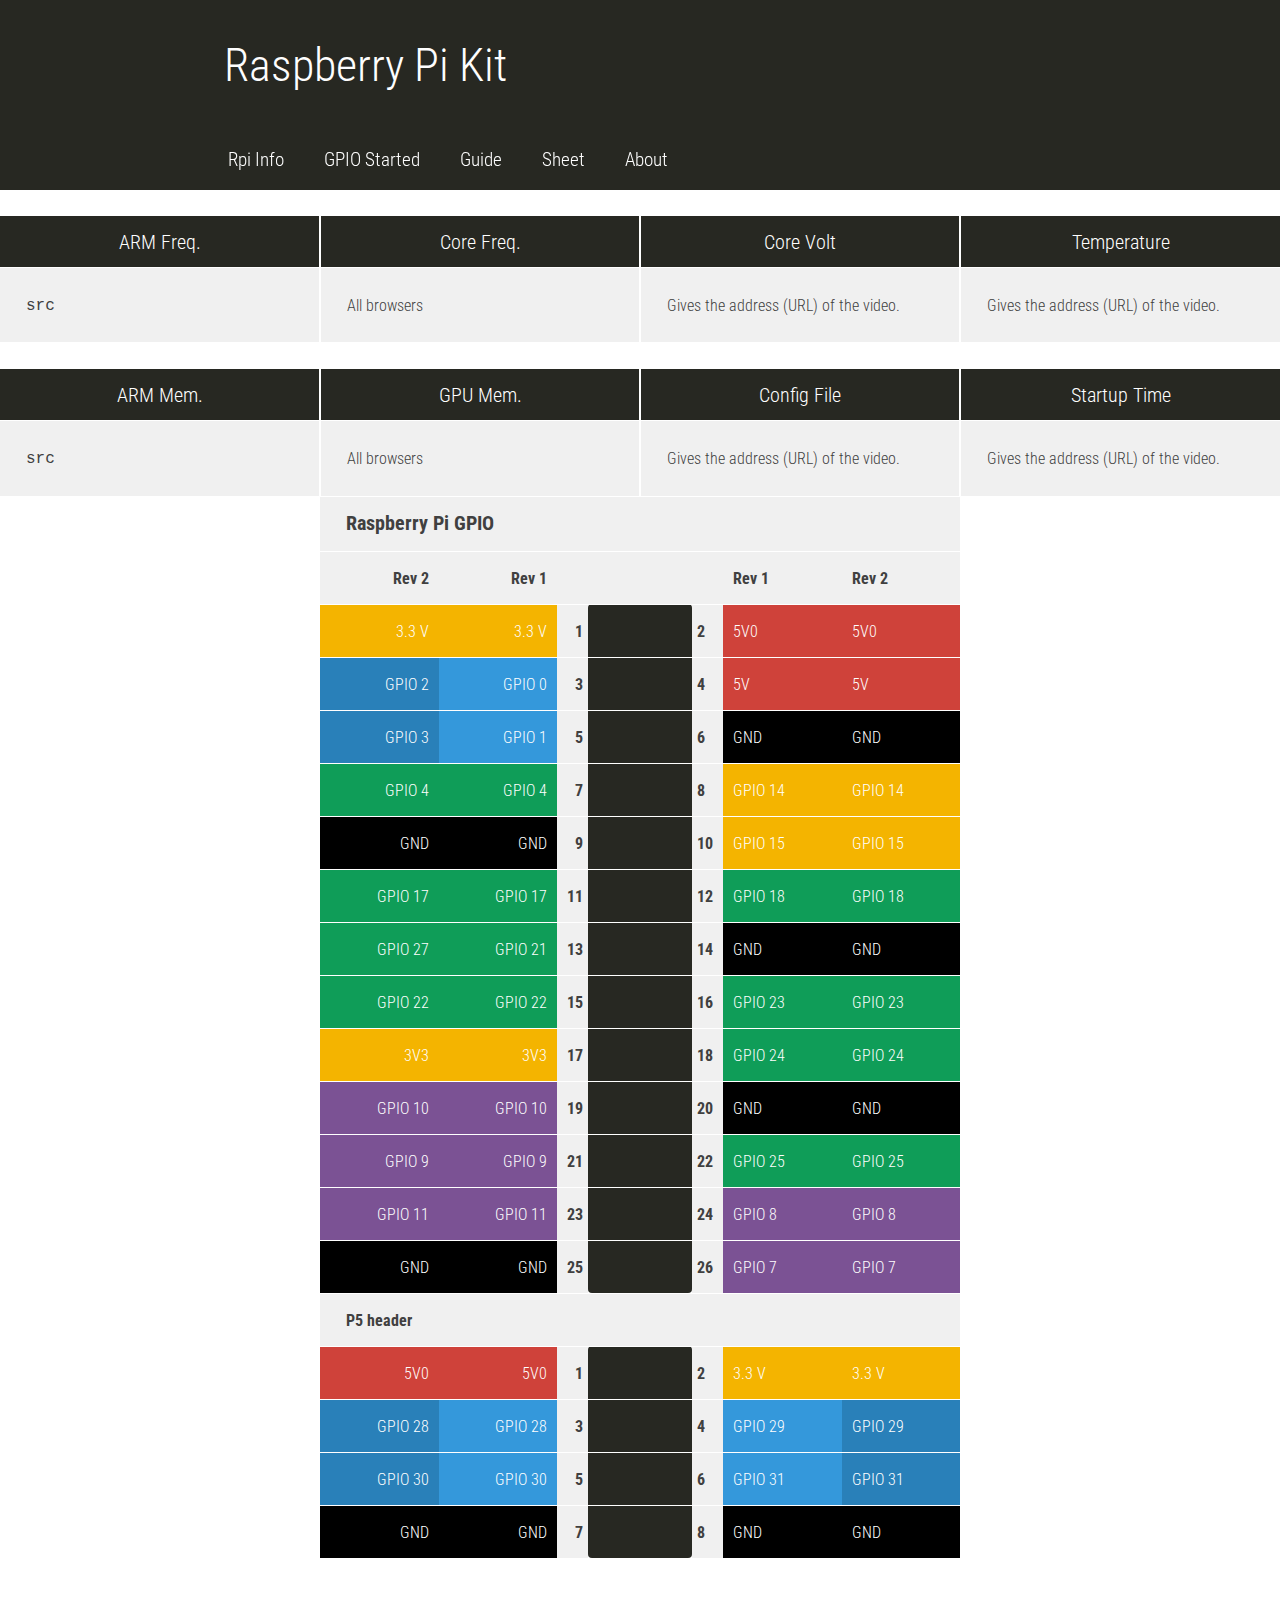
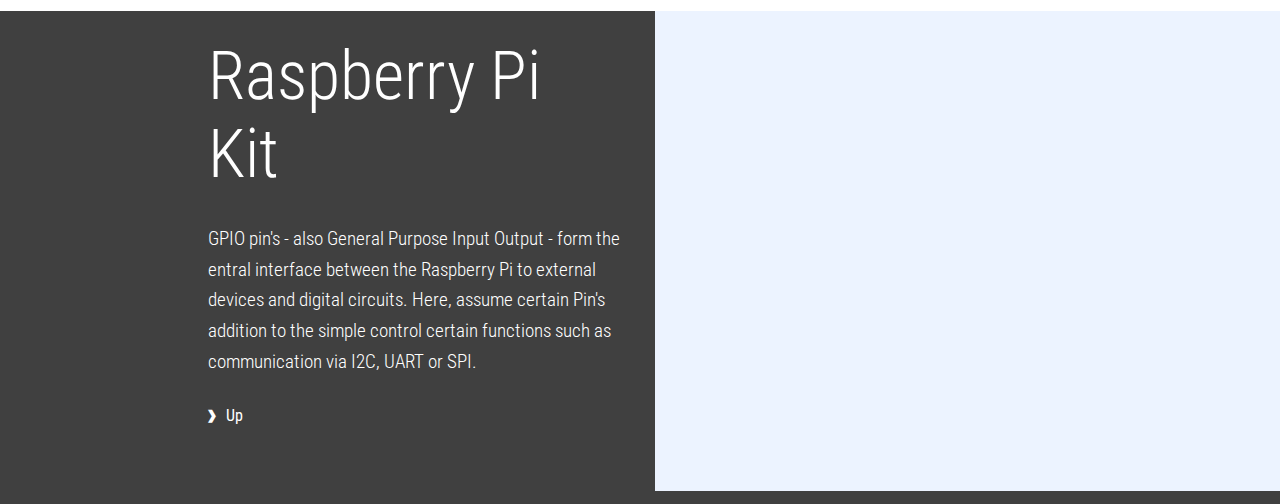
==== index.html @ 0b2874e2 "Add First Stage" ====
<!doctype html>
<html class="no-js">
<head>
    <meta charset="utf-8">
    <meta name="description" content="">
    <meta name="HandheldFriendly" content="True">
    <meta name="MobileOptimized" content="320">
    <meta name="viewport" content="width=device-width, initial-scale=1, minimal-ui">
    <meta http-equiv="cleartype" content="on">
    <title> TEST </title>

    <link rel="apple-touch-icon-precomposed" sizes="144x144" href="images/touch/apple-touch-icon-144x144-precomposed.png">
    <link rel="apple-touch-icon-precomposed" sizes="114x114" href="images/touch/apple-touch-icon-114x114-precomposed.png">
    <link rel="apple-touch-icon-precomposed" sizes="72x72" href="images/touch/apple-touch-icon-72x72-precomposed.png">
    <link rel="apple-touch-icon-precomposed" href="images/touch/apple-touch-icon-57x57-precomposed.png">
    <link rel="shortcut icon" sizes="196x196" href="images/touch/touch-icon-196x196.png">
    <link rel="shortcut icon" href="images/touch/apple-touch-icon.png">

    <!-- Tile icon for Win8 (144x144 + tile color) -->
    <meta name="msapplication-TileImage" content="images/touch/apple-touch-icon-144x144-precomposed.png">
    <meta name="msapplication-TileColor" content="#222222">

    <!-- SEO: If mobile URL is different from desktop URL, add a canonical link to the desktop page -->
<!--
<link rel="canonical" href="http://www.example.com/" >
-->

<!-- Add to homescreen for Chrome on Android -->
<!--
<meta name="mobile-web-app-capable" content="yes">
-->

<!-- For iOS web apps. Delete if not needed. https://github.com/h5bp/mobile-boilerplate/issues/94 -->
<!--
<meta name="apple-mobile-web-app-capable" content="yes">
<meta name="apple-mobile-web-app-status-bar-style" content="black">
<meta name="apple-mobile-web-app-title" content="">
-->

<!-- This script prevents links from opening in Mobile Safari. https://gist.github.com/1042026 -->
<!--
<script>(function(a,b,c){if(c in b&&b[c]){var d,e=a.location,f=/^(a|html)$/i;a.addEventListener("click",function(a){d=a.target;while(!f.test(d.nodeName))d=d.parentNode;"href"in d&&(d.href.indexOf("http")||~d.href.indexOf(e.host))&&(a.preventDefault(),e.href=d.href)},!1)}})(document,window.navigator,"standalone")</script>
-->
<!-- build:css styles/components/main.min.css -->
<link rel="stylesheet" href="styles/components/components.css">
<link rel="stylesheet" href="styles/h5bp.css">
<link rel="stylesheet" href="styles/main.css">
<link rel="stylesheet" href="styles/rpi.css">
<!-- endbuild -->
</head>
<body>
    <header class="app-bar promote-layer">
        <div class="app-bar-container">
            <!-- <button class="menu"><img src="images/hamburger.svg"></button> -->
            <h1 class="logo">Raspberry Pi Kit</h1>
            <section class="app-bar-actions">
                <!-- Put App Bar Buttons Here -->
            </section>
        </div>
    </header>
    <nav class="navdrawer-container promote-layer">
        <h4>Navigation</h4>
        <ul>
            <li><a href="index.html#rpiinfo">Rpi Info</a></li>
            <li><a href="index.html#start">GPIO Started</a></li>
            <li><a href="index.html#guide">Guide</a></li>
            <li><a href="index.html#sheet">Sheet</a></li>
            <li><a href="index.html#about">About</a></li>
        </ul>
    </nav>

    <a name="rpiinfo"></a>
    <section class="styleguide__table">
        <div class="code-sample">
            <table class="table-4">
                <colgroup>
                <col span="1">
                <col span="1">
                <col span="1">
                <col span="1">
            </colgroup>
            <thead>
                <tr>
                    <th>ARM Freq.</th>
                    <th>Core Freq.</th>
                    <th>Core Volt</th>
                    <th>Temperature</th>
                </tr>
            </thead>
            <tbody>
                <tr>
                    <td data-th="element"><code>src</code></td>
                    <td data-th="availability">All browsers</td>
                    <td data-th="description">Gives the address (URL) of the video.</td>
                    <td data-th="description">Gives the address (URL) of the video.</td>
                </tr></tbody></table>
                <table class="table-4">
                    <colgroup>
                    <col span="1">
                    <col span="1">
                    <col span="1">
                    <col span="1">
                </colgroup>
                <thead>
                    <tr>
                        <th>ARM Mem.</th>
                        <th>GPU Mem.</th>
                        <th>Config File</th>
                        <th>Startup Time</th>
                    </tr>
                </thead>
                <tbody>
                    <tr>
                        <td data-th="element"><code>src</code></td>
                        <td data-th="availability">All browsers</td>
                        <td data-th="description">Gives the address (URL) of the video.</td>
                        <td data-th="description">Gives the address (URL) of the video.</td>
                    </tr>
                </tbody>
            </table>

        </div>
    </section>


    <a name="start"></a>
    <a name="guide"></a>


    <a name="sheet"></a>
    <table class="gpio">
        <tbody>
            <tr>
                <td colspan="8"><span style="font-size: 20px;font-weight: 500;">
                    <b>Raspberry Pi GPIO</b></span><br><br>
                </td>
            </tr>
                    <tr>
                        <!-- <td class="col1"><b>WiringPi</b></td> -->
                        <td class="col1"><b>Rev 2</b></td>
                        <td class="col1"><b>Rev 1</b></td>
                        <td class="col2"></td>
                        <td></td>
                        <td></td>
                        <td class="col3"></td>
                        <td class="col4"><b>Rev 1</b></td>
                        <td class="col4"><b>Rev 2</b></td>
                        <!-- <td class="col4"><b>WiringPi</b></td> -->
                    </tr>
                    <tr>
                        <!-- <td class="col1 wpi"></td> -->
                        <td class="col1 rev2" style="background: #f4b400">3.3 V</td>
                        <td class="col1 rev1" style="background: #f4b400">3.3 V</td>
                        <td class="col2">1</td>
                        <td class="inner left topleft"></td>
                        <td class="inner right topright"></td>
                        <td class="col3">2</td>
                        <td class="col4 rev1" style="background: #cf423a">5V0</td>
                        <td class="col4 rev2" style="background: #cf423a">5V0</td>
                        <!-- <td class="col4 wpi"></td> -->
                    </tr>
                    <tr>
                        <!-- <td class="col1 wpi">8</td> -->
                        <td class="col1 rev2">GPIO 2</td>
                        <td class="col1 rev1">GPIO 0</td>
                        <td class="col2">3</td>
                        <td class="inner left"></td>
                        <td class="inner right"></td>
                        <td class="col3">4</td>
                        <td class="col4 rev1" style="background: #cf423a">5V</td>
                        <td class="col4 rev2" style="background: #cf423a">5V</td>
                        <!-- <td class="col4 wpi"></td> -->
                    </tr>
                    <tr>
                        <!-- <td class="col1 wpi">9</td> -->
                        <td class="col1 rev2">GPIO 3</td>
                        <td class="col1 rev1">GPIO 1</td>
                        <td class="col2">5</td>
                        <td class="inner left"></td>
                        <td class="inner right"></td>
                        <td class="col3">6</td>
                        <td class="col4 rev1" style="background: #000000">GND</td>
                        <td class="col4 rev2" style="background: #000000">GND</td>
                        <!-- <td class="col4 wpi"></td> -->
                    </tr>
                    <tr>
                        <!-- <td class="col1 wpi">7</td> -->
                        <td class="col1 rev2" style="background: #0f9d58">GPIO 4</td>
                        <td class="col1 rev1" style="background: #0f9d58">GPIO 4</td>
                        <td class="col2">7</td>
                        <td class="inner left"></td>
                        <td class="inner right"></td>
                        <td class="col3">8</td>
                        <td class="col4 rev1" style="background: #f4b400">GPIO 14</td>
                        <td class="col4 rev2" style="background: #f4b400">GPIO 14</td>
                        <!-- <td class="col4 wpi">15</td> -->
                    </tr>
                    <tr>
                        <!-- <td class="col1 wpi"></td> -->
                        <td class="col1 rev2" style="background: #000000">GND</td>
                        <td class="col1 rev1" style="background: #000000">GND</td>
                        <td class="col2">9</td>
                        <td class="inner left"></td>
                        <td class="inner right"></td>
                        <td class="col3">10</td>
                        <td class="col4 rev1" style="background: #f4b400">GPIO 15</td>
                        <td class="col4 rev2" style="background: #f4b400">GPIO 15</td>
                        <!-- <td class="col4 wpi">16</td> -->
                    </tr>
                    <tr>
                        <!-- <td class="col1 wpi">0</td> -->
                        <td class="col1 rev2" style="background: #0f9d58">GPIO 17</td>
                        <td class="col1 rev1" style="background: #0f9d58">GPIO 17</td>
                        <td class="col2">11</td>
                        <td class="inner left"></td>
                        <td class="inner right"></td>
                        <td class="col3">12</td>
                        <td class="col4 rev1" style="background: #0f9d58">GPIO 18</td>
                        <td class="col4 rev2" style="background: #0f9d58">GPIO 18</td>
                        <!-- <td class="col4 wpi">1</td> -->
                    </tr>
                    <tr>
                        <!-- <td class="col1 wpi">2</td> -->
                        <td class="col1 rev2" style="background: #0f9d58">GPIO 27</td>
                        <td class="col1 rev1" style="background: #0f9d58">GPIO 21</td>
                        <td class="col2">13</td>
                        <td class="inner left"></td>
                        <td class="inner right"></td>
                        <td class="col3">14</td>
                        <td class="col4 rev1" style="background: #000000">GND</td>
                        <td class="col4 rev2" style="background: #000000">GND</td>
                        <!-- <td class="col4 wpi"></td> -->
                    </tr>
                    <tr>
                        <!-- <td class="col1 wpi">3</td> -->
                        <td class="col1 rev2" style="background: #0f9d58">GPIO 22</td>
                        <td class="col1 rev1" style="background: #0f9d58">GPIO 22</td>
                        <td class="col2">15</td>
                        <td class="inner left"></td>
                        <td class="inner right"></td>
                        <td class="col3">16</td>
                        <td class="col4 rev1" style="background: #0f9d58">GPIO 23</td>
                        <td class="col4 rev2" style="background: #0f9d58">GPIO 23</td>
                        <!-- <td class="col4 wpi">4</td> -->
                    </tr>
                    <tr>
                        <!-- <td class="col1 wpi"></td> -->
                        <td class="col1 rev2" style="background: #f4b400">3V3</td>
                        <td class="col1 rev1" style="background: #f4b400">3V3</td>
                        <td class="col2">17</td>
                        <td class="inner left"></td>
                        <td class="inner right"></td>
                        <td class="col3">18</td>
                        <td class="col4 rev1" style="background: #0f9d58">GPIO 24</td>
                        <td class="col4 rev2" style="background: #0f9d58">GPIO 24</td>
                        <!-- <td class="col4 wpi">5</td> -->
                    </tr>
                    <tr>
                        <!-- <td class="col1 wpi">12</td> -->
                        <td class="col1 rev2" style="background: #7b5294">GPIO 10</td>
                        <td class="col1 rev1" style="background: #7b5294">GPIO 10</td>
                        <td class="col2">19</td>
                        <td class="inner left"></td>
                        <td class="inner right"></td>
                        <td class="col3">20</td>
                        <td class="col4 rev1" style="background: #000000">GND</td>
                        <td class="col4 rev2" style="background: #000000">GND</td>
                        <!-- <td class="col4 wpi"></td> -->
                    </tr>
                    <tr>
                        <!-- <td class="col1 wpi">13</td> -->
                        <td class="col1 rev2" style="background: #7b5294">GPIO 9</td>
                        <td class="col1 rev1" style="background: #7b5294">GPIO 9</td>
                        <td class="col2">21</td>
                        <td class="inner left"></td>
                        <td class="inner right"></td>
                        <td class="col3">22</td>
                        <td class="col4 rev1" style="background: #0f9d58">GPIO 25</td>
                        <td class="col4 rev2" style="background: #0f9d58">GPIO 25</td>
                        <!-- <td class="col4 wpi">6</td> -->
                    </tr>
                    <tr>
                        <!-- <td class="col1 wpi">14</td> -->
                        <td class="col1 rev2" style="background: #7b5294">GPIO 11</td>
                        <td class="col1 rev1" style="background: #7b5294">GPIO 11</td>
                        <td class="col2">23</td>
                        <td class="inner left"></td>
                        <td class="inner right"></td>
                        <td class="col3">24</td>
                        <td class="col4 rev1" style="background: #7b5294">GPIO 8</td>
                        <td class="col4 rev2" style="background: #7b5294">GPIO 8</td>
                        <!-- <td class="col4 wpi">10</td> -->
                    </tr>
                    <tr>
                        <!-- <td class="col1 wpi"></td> -->
                        <td class="col1 rev2" style="background: #000000">GND</td>
                        <td class="col1 rev1" style="background: #000000">GND</td>
                        <td class="col2">25</td>
                        <td class="inner left bottomleft"></td>
                        <td class="inner right bottomright"></td>
                        <td class="col3">26</td>
                        <td class="col4 rev1" style="background: #7b5294">GPIO 7</td>
                        <td class="col4 rev2" style="background: #7b5294">GPIO 7</td>
                        <!-- <td class="col4 wpi">11</td> -->
                    </tr>
                    <tr>
                        <td colspan="8"><b>P5 header</b>&nbsp;</td>
                    </tr>
                    <tr>
                        <!-- <td class="col1 wpi"></td> -->
                        <td class="col1 rev2" style="background: #cf423a">5V0</td>
                        <td class="col1 rev1" style="background: #cf423a">5V0</td>
                        <td class="col2">1</td>
                        <td class="inner left topleft"></td>
                        <td class="inner right topright"></td>
                        <td class="col3">2</td>
                        <td class="col4 rev1" style="background: #f4b400">3.3 V</td>
                        <td class="col4 rev2" style="background: #f4b400">3.3 V</td>
                        <!-- <td class="col4 wpi"></td> -->
                    </tr>
                    <tr>
                        <!-- <td class="col1 wpi">17</td> -->
                        <td class="col1 rev2">GPIO 28</td>
                        <td class="col1 rev1">GPIO 28</td>
                        <td class="col2">3</td>
                        <td class="inner left"></td>
                        <td class="inner right"></td>
                        <td class="col3">4</td>
                        <td class="col4 rev1">GPIO 29</td>
                        <td class="col4 rev2">GPIO 29</td>
                        <!-- <td class="col4 wpi">18</td> -->
                    </tr>
                    <tr>
                        <!-- <td class="col1 wpi">19</td> -->
                        <td class="col1 rev2">GPIO 30</td>
                        <td class="col1 rev1">GPIO 30</td>
                        <td class="col2">5</td>
                        <td class="inner left"></td>
                        <td class="inner right"></td>
                        <td class="col3">6</td>
                        <td class="col4 rev1">GPIO 31</td>
                        <td class="col4 rev2">GPIO 31</td>
                        <!-- <td class="col4 wpi">20</td> -->
                    </tr>
                    <tr>
                        <!-- <td class="col1 wpi"></td> -->
                        <td class="col1 rev2" style="background: #000000">GND</td>
                        <td class="col1 rev1" style="background: #000000">GND</td>
                        <td class="col2">7</td>
                        <td class="inner left bottomleft"></td>
                        <td class="inner right bottomright"></td>
                        <td class="col3">8</td>
                        <td class="col4 rev1" style="background: #000000">GND</td>
                        <td class="col4 rev2" style="background: #000000">GND</td>
                        <!-- <td class="col4 wpi"></td> -->
                    </tr>
                </tbody>
            </table>

            <!-- Google Analytics: change UA-XXXXX-X to be your site's ID. -->
            <script>
                (function(b,o,i,l,e,r){b.GoogleAnalyticsObject=l;b[l]||(b[l]=
                    function(){(b[l].q=b[l].q||[]).push(arguments)});b[l].l=+new Date;
                e=o.createElement(i);r=o.getElementsByTagName(i)[0];
                e.src='//www.google-analytics.com/analytics.js';
                r.parentNode.insertBefore(e,r)}(window,document,'script','ga'));
                ga('create','UA-XXXXX-X');ga('send','pageview');
            </script>

            <a name="about"></a>
            <section class="styleguide__feature-spotlight">
                <div class="featured-spotlight">
                    <div class="container-medium">
                        <div class="featured-spotlight__container g--pull-half">
                            <div class="featured-spotlight__img">
                                <img src="../images/icons/placeholder--wide.png" alt="image exemple">
                            </div>

                            <div class="container-small">
                                <h3 class="xxlarge">Raspberry Pi Kit</h3>
                                <p>GPIO pin's - also General Purpose Input Output - form the entral interface between the Raspberry Pi to external devices and digital circuits. Here, assume certain Pin's addition to the simple control certain functions such as communication via I2C, UART or SPI.</p>
                                <a href="#rpiinfo" class="cta--primary">Up</a>
                            </div>
                        </div>
                    </div>
                </div>
            </section>

        </body>
        </html>
---- styles/components/components.css ----
/**
*
* Main Stylesheet
*
**/
@import url("//fonts.googleapis.com/css?family=Roboto+Condensed:400,300,700,900");
/**
*
* Utils
*
**/
/*==========  VARIABLES  ==========*/
/*==========  FUNCTIONS  ==========*/
/*==========  MIXINS  ==========*/
/*! normalize.css v3.0.1 | MIT License | git.io/normalize */
/**
 * 1. Set default font family to sans-serif.
 * 2. Prevent iOS text size adjust after orientation change, without disabling
 *    user zoom.
 */
html {
  font-family: sans-serif;
  /* 1 */
  -ms-text-size-adjust: 100%;
  /* 2 */
  -webkit-text-size-adjust: 100%;
  /* 2 */
}

/**
 * Remove default margin.
 */
body {
  margin: 0;
}

/* HTML5 display definitions
   ========================================================================== */
/**
 * Correct `block` display not defined for any HTML5 element in IE 8/9.
 * Correct `block` display not defined for `details` or `summary` in IE 10/11 and Firefox.
 * Correct `block` display not defined for `main` in IE 11.
 */
article,
aside,
details,
figcaption,
figure,
footer,
header,
hgroup,
main,
nav,
section,
summary {
  display: block;
}

/**
 * 1. Correct `inline-block` display not defined in IE 8/9.
 * 2. Normalize vertical alignment of `progress` in Chrome, Firefox, and Opera.
 */
audio,
canvas,
progress,
video {
  display: inline-block;
  /* 1 */
  vertical-align: baseline;
  /* 2 */
}

/**
 * Prevent modern browsers from displaying `audio` without controls.
 * Remove excess height in iOS 5 devices.
 */
audio:not([controls]) {
  display: none;
  height: 0;
}

/**
 * Address `[hidden]` styling not present in IE 8/9/10.
 * Hide the `template` element in IE 8/9/11, Safari, and Firefox < 22.
 */
[hidden],
template {
  display: none;
}

/* Links
   ========================================================================== */
/**
 * Remove the gray background color from active links in IE 10.
 */
a {
  background: transparent;
}

/**
 * Improve readability when focused and also mouse hovered in all browsers.
 */
a:active,
a:hover {
  outline: 0;
}

/* Text-level semantics
   ========================================================================== */
/**
 * Address styling not present in IE 8/9/10/11, Safari, and Chrome.
 */
abbr[title] {
  border-bottom: 1px dotted;
}

/**
 * Address style set to `bolder` in Firefox 4+, Safari, and Chrome.
 */
b,
strong {
  font-weight: bold;
}

/**
 * Address styling not present in Safari and Chrome.
 */
dfn {
  font-style: italic;
}

/**
 * Address styling not present in IE 8/9.
 */
mark {
  background: #ff0;
  color: #000;
}

/**
 * Prevent `sub` and `sup` affecting `line-height` in all browsers.
 */
sub,
sup {
  font-size: 75%;
  line-height: 0;
  position: relative;
  vertical-align: baseline;
}

sup {
  top: -0.5em;
}

sub {
  bottom: -0.25em;
}

/* Embedded content
   ========================================================================== */
/**
 * Remove border when inside `a` element in IE 8/9/10.
 */
img {
  border: 0;
}

/**
 * Correct overflow not hidden in IE 9/10/11.
 */
svg:not(:root) {
  overflow: hidden;
}

/* Grouping content
   ========================================================================== */
/**
 * Remove margin
 */
figure {
  margin: 0;
}

/**
 * Address differences between Firefox and other browsers.
 */
hr {
  box-sizing: content-box;
  height: 0;
}

/**
 * Contain overflow in all browsers.
 */
pre {
  overflow: auto;
}

/**
 * Address odd `em`-unit font size rendering in all browsers.
 */
code,
kbd,
pre,
samp {
  font-family: monospace, monospace;
  font-size: 1em;
}

/* Forms
   ========================================================================== */
/**
 * Known limitation: by default, Chrome and Safari on OS X allow very limited
 * styling of `select`, unless a `border` property is set.
 */
/**
 * 1. Correct color not being inherited.
 *    Known issue: affects color of disabled elements.
 * 2. Correct font properties not being inherited.
 * 3. Address margins set differently in Firefox 4+, Safari, and Chrome.
 */
button,
input,
optgroup,
select,
textarea {
  color: inherit;
  /* 1 */
  font: inherit;
  /* 2 */
  margin: 0;
  /* 3 */
}

/**
 * Address `overflow` set to `hidden` in IE 8/9/10/11.
 */
button {
  overflow: visible;
}

/**
 * Address inconsistent `text-transform` inheritance for `button` and `select`.
 * All other form control elements do not inherit `text-transform` values.
 * Correct `button` style inheritance in Firefox, IE 8/9/10/11, and Opera.
 * Correct `select` style inheritance in Firefox.
 */
button,
select {
  text-transform: none;
}

/**
 * 1. Avoid the WebKit bug in Android 4.0.* where (2) destroys native `audio`
 *    and `video` controls.
 * 2. Correct inability to style clickable `input` types in iOS.
 * 3. Improve usability and consistency of cursor style between image-type
 *    `input` and others.
 */
button,
html input[type="button"],
input[type="reset"],
input[type="submit"] {
  -webkit-appearance: button;
  /* 2 */
  cursor: pointer;
  /* 3 */
}

/**
 * Re-set default cursor for disabled elements.
 */
button[disabled],
html input[disabled] {
  cursor: default;
}

/**
 * Remove inner padding and border in Firefox 4+.
 */
button::-moz-focus-inner,
input::-moz-focus-inner {
  border: 0;
  padding: 0;
}

/**
 * Address Firefox 4+ setting `line-height` on `input` using `!important` in
 * the UA stylesheet.
 */
input {
  line-height: normal;
}

/**
 * It's recommended that you don't attempt to style these elements.
 * Firefox's implementation doesn't respect box-sizing, padding, or width.
 *
 * 1. Address box sizing set to `content-box` in IE 8/9/10.
 * 2. Remove excess padding in IE 8/9/10.
 */
input[type="checkbox"],
input[type="radio"] {
  box-sizing: border-box;
  /* 1 */
  padding: 0;
  /* 2 */
}

/**
 * Fix the cursor style for Chrome's increment/decrement buttons. For certain
 * `font-size` values of the `input`, it causes the cursor style of the
 * decrement button to change from `default` to `text`.
 */
input[type="number"]::-webkit-inner-spin-button,
input[type="number"]::-webkit-outer-spin-button {
  height: auto;
}

/**
 * 1. Address `appearance` set to `searchfield` in Safari and Chrome.
 * 2. Address `box-sizing` set to `border-box` in Safari and Chrome
 *    (include `-moz` to future-proof).
 */
input[type="search"] {
  -webkit-appearance: textfield;
  /* 1 */
  /* 2 */
  box-sizing: content-box;
}

/**
 * Remove inner padding and search cancel button in Safari and Chrome on OS X.
 * Safari (but not Chrome) clips the cancel button when the search input has
 * padding (and `textfield` appearance).
 */
input[type="search"]::-webkit-search-cancel-button,
input[type="search"]::-webkit-search-decoration {
  -webkit-appearance: none;
}

/**
 * 1. Correct `color` not being inherited in IE 8/9/10/11.
 * 2. Remove padding so people aren't caught out if they zero out fieldsets.
 */
legend {
  border: 0;
  /* 1 */
  padding: 0;
  /* 2 */
}

/**
 * Remove default vertical scrollbar in IE 8/9/10/11.
 */
textarea {
  overflow: auto;
}

/**
 * Don't inherit the `font-weight` (applied by a rule above).
 * NOTE: the default cannot safely be changed in Chrome and Safari on OS X.
 */
optgroup {
  font-weight: bold;
}

/* Tables
   ========================================================================== */
/**
 * Remove most spacing between table cells.
 */
table {
  border-collapse: collapse;
  border-spacing: 0;
}

td,
th {
  padding: 0;
}

/* Blockquote
   ========================================================================== */
blockquote {
  margin: 0;
}

/**
*
* Global
*
**/
* {
  -ms-box-sizing: border-box;
  box-sizing: border-box;
}

html, body, button {
  -webkit-font-smoothing: antialiased;
  font-smoothing: antialiased;
}

body {
  font-family: Helvetica, Arial, sans-serif;
  font-size: 16px;
  line-height: 1.6250em;
  /* 26px */
  font-weight: 300;
  color: #404040;
  position: relative;
}
body:after {
  content: "";
  position: absolute;
  top: 0;
  left: 0;
  bottom: 0;
  right: 0;
  width: 100%;
  z-index: 9;
  display: none;
  background-image: linear-gradient(top, rgba(0, 0, 0, 0.15) 95%, rgba(0, 0, 0, 0.15) 100%);
  -ms-background-size: 100% 26px;
  background-size: 100% 26px;
}
body.debug:after {
  display: block;
  pointer-events: none;
}

pre {
  background: #f0f0f0;
  padding: 13px;
}

.main-container {
  -ms-box-sizing: content-box;
  box-sizing: content-box;
  position: relative;
  padding-left: 5%;
  padding-right: 5%;
  margin-left: auto;
  margin-right: auto;
}
@media only screen and (min-width: 620px) {
  .main-container {
    padding-left: 4.8%;
    padding-right: 4.8%;
    max-width: 688px;
  }
}
@media only screen and (min-width: 800px) {
  .main-container {
    padding-left: 4.4%;
    padding-right: 4.4%;
    max-width: 864px;
  }
}

.container {
  -ms-box-sizing: content-box;
  box-sizing: content-box;
  position: relative;
  padding-left: 5%;
  padding-right: 5%;
  margin-left: auto;
  margin-right: auto;
}
@media only screen and (min-width: 620px) {
  .container {
    padding-left: 4.8%;
    padding-right: 4.8%;
    max-width: 688px;
  }
}
@media only screen and (min-width: 800px) {
  .container {
    padding-left: 4.4%;
    padding-right: 4.4%;
    max-width: 864px;
  }
}

@media only screen and (min-width: 620px) {
  .container-medium {
    -ms-box-sizing: content-box;
    box-sizing: content-box;
    position: relative;
    padding-left: 5%;
    padding-right: 5%;
    margin-left: auto;
    margin-right: auto;
  }
}
@media only screen and (min-width: 620px) and (min-width: 620px) {
  .container-medium {
    padding-left: 4.8%;
    padding-right: 4.8%;
    max-width: 688px;
  }
}
@media only screen and (min-width: 620px) and (min-width: 800px) {
  .container-medium {
    padding-left: 4.4%;
    padding-right: 4.4%;
    max-width: 864px;
  }
}

@media only screen and (max-width: 619px) {
  .container-small {
    -ms-box-sizing: content-box;
    box-sizing: content-box;
    position: relative;
    padding-left: 5%;
    padding-right: 5%;
    margin-left: auto;
    margin-right: auto;
  }
}
@media only screen and (max-width: 619px) and (min-width: 620px) {
  .container-small {
    padding-left: 4.8%;
    padding-right: 4.8%;
    max-width: 688px;
  }
}
@media only screen and (max-width: 619px) and (min-width: 800px) {
  .container-small {
    padding-left: 4.4%;
    padding-right: 4.4%;
    max-width: 864px;
  }
}

@media only screen and (min-width: 800px) {
  .content {
    margin-right: 25.9%;
  }
  .content pre {
    margin-right: -25.9%;
  }
}

@font-face {
  font-family: "icons";
  src: url("../../images/icons/icons.eot");
  src: url("../../images/icons/icons.eot?#iefix") format("embedded-opentype"), url("../../images/icons/icons.woff") format("woff"), url("../../images/icons/icons.ttf") format("truetype"), url("../../images/icons/icons.svg?#icons") format("svg");
  font-weight: normal;
  font-style: normal;
}
.icon {
  font-family: "icons";
  display: inline-block;
  vertical-align: top;
  line-height: 1;
  font-weight: normal;
  font-style: normal;
  speak: none;
  text-decoration: inherit;
  text-transform: none;
  text-rendering: optimizeLegibility;
  -webkit-font-smoothing: antialiased;
  -moz-osx-font-smoothing: grayscale;
}

.icon-bullet:before, ul li:before, ul.list-links a:before, .list-anchor a:before {
  content: "\e001";
}

.icon-chevron-down:before {
  content: "\e002";
}

.icon-chevron-large:before {
  content: "\e003";
}

.icon-chevron-left:before, .article-nav-link--prev:before {
  content: "\e004";
}

.icon-chevron-right:before, .article-nav-link--next:before, ul.list-links.list-links--primary a:before {
  content: "\e005";
}

.icon-chevron-up:before {
  content: "\e006";
}

.icon-close:before {
  content: "\e007";
}

.icon-cog:before {
  content: "\e008";
}

.icon-diamond:before {
  content: "\e009";
}

.icon-exclamation:before {
  content: "\e00a";
}

.icon-google-dev:before {
  content: "\e00b";
}

.icon-hash:before {
  content: "\e00c";
}

.icon-introduction-to-media:before {
  content: "\e00d";
}

.icon-lessons:before {
  content: "\e00e";
}

.icon-menu:before {
  content: "\e00f";
}

.icon-minus:before {
  content: "\e010";
}

.icon-multi-device-layouts:before {
  content: "\e011";
}

.icon-performance:before {
  content: "\e012";
}

.icon-plus:before {
  content: "\e013";
}

.icon-question:before {
  content: "\e014";
}

.icon-slash:before {
  content: "\e015";
}

.icon-star:before {
  content: "\e016";
}

.icon-tick:before {
  content: "\e017";
}

.icon-user-input:before {
  content: "\e018";
}

/**
*
* Highlight
*
**/
.highlight-module {
  overflow: hidden;
  margin-top: 52px;
  margin-bottom: 26px;
  position: relative;
}
.highlight-module:after {
  background: #f0f0f0;
  content: "";
  height: 100%;
  position: absolute;
  top: 0;
  bottom: 0;
  z-index: 0;
  width: 100%;
  right: 0;
  left: 0;
}
.highlight-module ul,
.highlight-module ol {
  padding-left: 0;
}

.highlight-module__container {
  -ms-box-sizing: content-box;
  box-sizing: content-box;
  padding-left: 5%;
  padding-right: 5%;
  margin-left: auto;
  margin-right: auto;
  padding-bottom: 78px;
  z-index: 1;
  position: relative;
}
@media only screen and (min-width: 620px) {
  .highlight-module__container {
    padding-left: 4.8%;
    padding-right: 4.8%;
    max-width: 688px;
  }
}
@media only screen and (min-width: 800px) {
  .highlight-module__container {
    padding-left: 4.4%;
    padding-right: 4.4%;
    max-width: 864px;
  }
}
.highlight-module__container:before {
  display: none;
}
@media only screen and (min-width: 620px) {
  .highlight-module__container:before {
    display: block;
    position: absolute;
    top: 106px;
    right: 45px;
    font-family: "icons";
    font-size: 130px;
    line-height: 1px;
    text-align: center;
    height: 100%;
    width: 30.3%;
    color: #ffffff;
  }
}
.highlight-module--left .highlight-module__container:before {
  right: auto;
  left: 45px;
}
@media only screen and (min-width: 800px) {
  .highlight-module__container:before {
    top: 134px;
    width: 22.2%;
    font-size: 180px;
  }
  .highlight-module--large .highlight-module__container:before {
    font-size: 430px;
  }
}
@media only screen and (min-width: 620px) {
  .highlight-module__container {
    padding-bottom: 52px;
  }
}
@media only screen and (min-width: 800px) {
  .highlight-module__container {
    min-height: 208px;
  }
}

.highlight-module__title {
  font-family: "Roboto Condensed", Helvetica, sans-serif;
  font-size: 68px;
  font-weight: 300;
  line-height: 1.1471em;
  /* 78px */
  padding-top: 0.3824em;
  padding-bottom: 0;
  padding-top: 26px;
}
@media only screen and (min-width: 800px) {
  .highlight-module__title {
    font-family: "Roboto Condensed", Helvetica, sans-serif;
    font-size: 110px;
    font-weight: 300;
    line-height: 1.19em;
    /* 130px */
    padding-top: 0.2364em;
    padding-bottom: 0;
  }
}
@media only screen and (min-width: 800px) {
  .highlight-module__title {
    font-family: "Roboto Condensed", Helvetica, sans-serif;
    font-size: 42px;
    font-weight: 300;
    line-height: 1.2381em;
    /* 52px */
    padding-top: 0.6190em;
    padding-bottom: 0;
  }
}
@media only screen and (min-width: 800px) and (min-width: 800px) {
  .highlight-module__title {
    font-family: "Roboto Condensed", Helvetica, sans-serif;
    font-size: 68px;
    font-weight: 300;
    line-height: 1.1471em;
    /* 78px */
    padding-top: 0.3824em;
    padding-bottom: 0;
  }
}

.highlight-module__cta {
  display: block;
}

/*==========  LEARNING  ==========*/
.highlight-module--learning {
  color: #ffffff;
}
.highlight-module--learning:after {
  background-color: #da2e75;
}
.highlight-module--learning a {
  color: #ffffff;
  text-decoration: underline;
}

/*==========  REMEMBER  ==========*/
.highlight-module--remember {
  color: #ffffff;
}
.highlight-module--remember:after {
  background-color: #272822;
}
.highlight-module--remember a {
  color: #ffffff;
  text-decoration: underline;
}

/*==========  CODE  ==========*/
.highlight-module--code {
  overflow: visible;
  margin-bottom: 52px;
}
.highlight-module--code pre {
  margin: 0;
  padding-top: 26px;
  font-size: 14px;
  line-height: 26px;
  padding-bottom: 0;
  padding-left: 0;
  padding-right: 0;
}
.highlight-module--code pre span {
  margin: 0;
  padding: 0;
  display: inline-block;
}
.highlight-module--code code {
  margin: 0;
  padding: 0;
  word-spacing: -2px;
  display: block;
}
.highlight-module--code .highlight-module__container {
  padding-bottom: 0;
}
.highlight-module--code .highlight-module__cta {
  position: absolute;
  bottom: -26px;
}

/*==========  LEFT  ==========*/
@media only screen and (min-width: 800px) {
  .highlight-module--left:after {
    width: 80%;
    right: 20%;
  }
}

/*==========  RIGHT  ==========*/
@media only screen and (min-width: 800px) {
  .highlight-module--right:after {
    width: 80%;
    left: 20%;
  }
}
@media only screen and (min-width: 800px) {
  .highlight-module--right.highlight-module--code:after {
    width: 100%;
    left: 0;
  }
}

/*==========  INLINE  ==========*/
.highlight-module--inline {
  color: #404040;
  overflow: visible;
  margin: 26px 0 0;
}
.highlight-module--inline .highlight-module__container {
  padding-bottom: 0;
}
.highlight-module--inline .highlight-module__container:before {
  display: none;
}
.highlight-module--inline .highlight-module__content {
  border-color: #e0e0e0;
  border-style: solid;
  border-width: 1px;
  border-left-width: 0;
  border-right-width: 0;
  margin-bottom: -2px;
  padding: 0 0 26px;
}
.highlight-module--inline .highlight-module__title {
  font-size: 20px;
  font-weight: 300;
  line-height: 1.3000em;
  /* 26px */
  padding-top: 1.3000em;
  padding-bottom: 0;
}
@media only screen and (min-width: 800px) {
  .highlight-module--inline .highlight-module__title {
    font-family: "Roboto Condensed", Helvetica, sans-serif;
    font-size: 26px;
    font-weight: 300;
    line-height: 1.0000em;
    /* 26px */
    padding-top: 1.0000em;
    padding-bottom: 0;
  }
}
.highlight-module--inline.highlight-module--remember .highlight-module__title, .highlight-module--inline.highlight-module--remember li:before {
  color: #09829a;
}
.highlight-module--inline.highlight-module--learning .highlight-module__title, .highlight-module--inline.highlight-module--learning li:before {
  color: #da2e75;
}
.highlight-module--inline:after {
  display: none !important;
}

/**
*
* Editorial Header
*
**/
.editorial-header {
  overflow: hidden;
}
.editorial-header .breadcrumbs {
  color: #3372df;
}
.editorial-header .breadcrumbs a {
  color: #3372df;
}
@media only screen and (min-width: 620px) {
  .editorial-header .container {
    position: relative;
  }
  .editorial-header .container:before {
    content: "\e003";
    font-family: "icons";
    font-size: 1000px;
    line-height: 0;
    display: block;
    position: absolute;
    top: 0;
    right: 100%;
    color: #f0f0f0;
    margin: 168px -35px 0 0;
  }
}

.editorial-header__excerpt {
  font-size: 20px;
  font-weight: 300;
  line-height: 1.3000em;
  /* 26px */
  padding-top: 1.3000em;
  padding-bottom: 0;
  font-family: "Roboto Condensed", Helvetica, sans-serif;
}

.editorial-header .tag {
  padding-top: 52px;
}

.editorial-header__subtitle {
  font-family: "Roboto Condensed", Helvetica, sans-serif;
  font-size: 42px;
  font-weight: 300;
  line-height: 1.2381em;
  /* 52px */
  padding-top: 0.6190em;
  padding-bottom: 0;
  padding-top: 0;
  color: #3372df;
}
@media only screen and (min-width: 800px) {
  .editorial-header__subtitle {
    font-family: "Roboto Condensed", Helvetica, sans-serif;
    font-size: 68px;
    font-weight: 300;
    line-height: 1.1471em;
    /* 78px */
    padding-top: 0.3824em;
    padding-bottom: 0;
  }
}
@media only screen and (min-width: 620px) {
  .editorial-header__subtitle {
    padding-top: 0;
    padding-bottom: 26px;
  }
}

.editorial-header__toc {
  margin-top: 26px;
}
.editorial-header__toc ol {
  padding-top: 0;
}
@media only screen and (min-width: 620px) {
  .editorial-header__toc ol {
    padding-top: 0;
  }
}

.editorial-header__toc-title {
  font-family: "Roboto Condensed", Helvetica, sans-serif;
  border-bottom: 1px solid #e0e0e0;
  margin-bottom: 13px;
  padding-bottom: 13px !important;
  color: #3372df;
}

/**
*
* Editorial Header
*
**/
.summary-header {
  background-color: #3372df;
  padding-bottom: 78px;
  color: #ffffff;
  margin-bottom: 26px;
  -ms-box-shadow: inset 0 2px 0 0 white;
  box-shadow: inset 0 2px 0 0 white;
}
.summary-header .breadcrumbs__link {
  color: #ffffff;
}

.summary-header__anchor-list {
  margin-top: 52px;
}

.summary-header__anchors-item a {
  color: #ffffff;
}

/**
*
* Related items
*
**/
.related-guides {
  margin-top: 78px;
  padding-bottom: 50px;
  border-top: 2px solid #e0e0e0;
  padding-top: 50px;
}

.related-guides__list .list-links {
  padding-top: 0;
}
.related-guides__list a {
  display: block;
}

.related-guides__title {
  font-family: "Roboto Condensed", Helvetica, sans-serif;
  font-size: 26px;
  font-weight: 300;
  line-height: 1.0000em;
  /* 26px */
  padding-top: 1.0000em;
  padding-bottom: 0;
  padding-top: 0;
}
@media only screen and (min-width: 800px) {
  .related-guides__title {
    font-family: "Roboto Condensed", Helvetica, sans-serif;
    font-size: 42px;
    font-weight: 300;
    line-height: 1.2381em;
    /* 52px */
    padding-top: 0.6190em;
    padding-bottom: 0;
  }
}
@media only screen and (min-width: 620px) {
  .related-guides__title {
    padding-top: 0;
  }
}

.related-guides__main-link {
  text-transform: uppercase;
}
.related-guides__main-link:before {
  content: "#";
  display: inline-block;
  padding-right: 2px;
}

/**
*
* In this guide
*
**/
.in-this-guide {
  margin-top: -78px;
}

.in-this-guide__title {
  font-size: 20px;
  font-weight: 300;
  line-height: 1.3000em;
  /* 26px */
  padding-top: 1.3000em;
  padding-bottom: 0;
  font-family: "Roboto Condensed", Helvetica, sans-serif;
  margin-bottom: 26px;
}

/**
*
* Articles section
*
**/
.articles-section {
  background: #f0f0f0;
  text-align: center;
}

.articles-count {
  color: #3372df;
  font-family: "Roboto Condensed", Helvetica, sans-serif;
  margin-top: -52px;
  font-weight: 400;
}

.article-section__icon {
  top: -26px;
}
@media only screen and (min-width: 620px) {
  .article-section__icon {
    top: -39px;
  }
}

.guides-section {
  background: #f0f0f0;
  text-align: center;
  padding: 26px 0 104px;
}

/**
*
* Page header
*
**/
.page-header {
  text-align: center;
}
.page-header .breadcrumbs {
  text-align: left;
  color: #3372df;
}
.page-header .breadcrumbs a {
  color: #3372df;
}
.page-header h3 {
  color: #404040;
  padding-top: 52px;
}

.page-header__excerpt {
  position: relative;
  padding-top: 0;
}
.page-header__excerpt:last-child {
  padding-bottom: 78px;
}

/**
*
* Editorial Header
*
**/
.featured-section {
  background: #f0f0f0;
}

/**
*
* Editorial Header
*
**/
.featured-spotlight {
  background: #404040;
  color: #ffffff;
  overflow: hidden;
  padding-bottom: 77px;
  margin-top: 52px;
}
.featured-spotlight p {
  padding-bottom: 26px;
}
.featured-spotlight .cta--primary {
  color: #ffffff;
}
.featured-spotlight .cta--primary:hover {
  color: #ffffff;
}

.featured-spotlight__container {
  position: relative;
}

@media only screen and (max-width: 619px) {
  .featured-spotlight__img {
    padding-top: 58.4%;
    padding-bottom: 0;
    height: 0;
    overflow: hidden;
    position: relative;
    width: 100%;
  }
}
.featured-spotlight__img img {
  margin: 0 auto;
  display: block;
  width: 100%;
  position: absolute;
  left: 0;
  top: 0;
  margin: 0;
}
@media only screen and (min-width: 620px) {
  .featured-spotlight__img img {
    width: auto;
    max-width: none;
    left: 109%;
  }
}
@media only screen and (min-width: 800px) {
  .featured-spotlight__img img {
    left: 107.4%;
  }
}

/**
*
* Quote
*
**/
.quote__content {
  position: relative;
  font-family: "Roboto Condensed", Helvetica, sans-serif;
  font-size: 16px;
  line-height: 1.6250em;
  /* 26px */
  padding-top: 1.6250em;
  padding-bottom: 0;
  padding-top: 104px;
  padding-left: 26px;
}
@media only screen and (min-width: 800px) {
  .quote__content {
    font-size: 20px;
    font-weight: 300;
    line-height: 1.3000em;
    /* 26px */
    padding-top: 1.3000em;
    padding-bottom: 0;
  }
}
@media only screen and (min-width: 620px) {
  .quote__content {
    padding-top: 52px;
    padding-left: 0;
  }
}
.quote__content p {
  border-top: 1px solid #e0e0e0;
  text-align: right;
  font-weight: 500;
  margin-top: 12px;
  padding-top: 13px;
}
.quote__content:before {
  content: open-quote;
  display: block;
  position: absolute;
  font-family: "Roboto Condensed", Helvetica, sans-serif;
  font-weight: 700;
  color: #f0f0f0;
  top: 90px;
  left: 26px;
  font-size: 260px;
}
@media only screen and (min-width: 620px) {
  .quote__content:before {
    top: 225px;
    left: -210px;
    font-size: 540px;
  }
}

/**
*
* Article nav
*
**/
.article-nav {
  overflow: hidden;
  position: relative;
}
.article-nav:before {
  content: "";
  border-left: 2px solid #e0e0e0;
  height: 100%;
  position: absolute;
  top: 0;
  left: 50%;
}

.article-nav-link {
  padding: 26px 32px;
  float: left;
  width: 50%;
  position: relative;
}
.article-nav-link:before {
  position: absolute;
  top: 21px;
  font-family: "Roboto Condensed", Helvetica, sans-serif;
  font-size: 20px;
  font-weight: 400;
}
@media only screen and (min-width: 620px) {
  .article-nav-link:before {
    top: 25px;
    font-size: 26px;
    display: block;
    padding: 13px 10px;
    color: #ffffff;
    background: #3372df;
  }
}

.article-nav p {
  padding: 0;
  margin: 0;
}

.article-nav-link--prev {
  text-align: right;
}
.article-nav-link--prev:before {
  font-family: "icons";
  left: 32px;
}
@media only screen and (min-width: 620px) {
  .article-nav-link--prev p {
    padding-left: 52px;
  }
}

.article-nav-link--next:before {
  font-family: "icons";
  right: 32px;
}
@media only screen and (min-width: 620px) {
  .article-nav-link--next p {
    padding-right: 52px;
  }
}

.article-nav-count {
  font-size: 20px;
  font-weight: 300;
  line-height: 1.3000em;
  /* 26px */
  padding-top: 1.3000em;
  padding-bottom: 0;
  font-weight: 700;
}
@media only screen and (min-width: 800px) {
  .article-nav-count {
    font-family: "Roboto Condensed", Helvetica, sans-serif;
    font-size: 26px;
    font-weight: 300;
    line-height: 1.0000em;
    /* 26px */
    padding-top: 1.0000em;
    padding-bottom: 0;
  }
}
@media only screen and (min-width: 620px) {
  .article-nav-count {
    font-weight: 400;
  }
}

/**
*
* Text module
*
**/
@media only screen and (min-width: 620px) {
  .did-you-know ol {
    padding-top: 0 !important;
  }
}
.did-you-know .cta--primary {
  margin-top: 26px;
  font-weight: 500;
}
.did-you-know > .g--half {
  position: relative;
  padding-left: 0;
}
@media only screen and (min-width: 620px) {
  .did-you-know > .g--half {
    padding-left: 32px;
  }
}

.did-you-know__symbol {
  padding-bottom: 312px;
}
@media only screen and (min-width: 620px) {
  .did-you-know__symbol {
    padding-bottom: 26px;
  }
}
.did-you-know__symbol:after {
  content: "\e014";
  color: #3372df;
  font-family: "icons";
  font-size: 300px;
  top: 150px;
  left: 30%;
  position: relative;
  display: block;
  width: 0;
}
@media only screen and (min-width: 620px) {
  .did-you-know__symbol:after {
    position: absolute;
    font-size: 400px;
    top: 200px;
    left: 110%;
  }
}
@media only screen and (min-width: 800px) {
  .did-you-know__symbol:after {
    position: absolute;
    font-size: 400px;
    top: 200px;
    left: 124%;
  }
}

/**
*
* Table of contents
*
**/
.toc__title {
  font-size: 16px;
  line-height: 1.6250em;
  /* 26px */
  padding-top: 1.6250em;
  padding-bottom: 0;
  font-family: "Roboto Condensed", Helvetica, sans-serif;
  padding-bottom: 13px;
  margin-bottom: 12px;
  border-bottom: 1px solid #e0e0e0;
}
@media only screen and (min-width: 800px) {
  .toc__title {
    font-size: 20px;
    font-weight: 300;
    line-height: 1.3000em;
    /* 26px */
    padding-top: 1.3000em;
    padding-bottom: 0;
  }
}
@media only screen and (min-width: 620px) {
  .toc__title {
    padding-bottom: 13px;
    margin-bottom: 13px;
  }
}

.toc__list {
  padding-top: 0;
  border-bottom: 1px solid #e0e0e0;
  padding-bottom: 12px;
  margin-bottom: 13px;
}
.toc__list a {
  display: block;
}

.toc__sublist {
  padding-top: 0;
}

/**
*
* Next Lessons
*
**/
.next-lessons {
  background: #404040;
  padding: 26px 26px 52px;
  margin-top: 26px;
  color: #ffffff;
  position: relative;
}
@media only screen and (min-width: 620px) {
  .next-lessons h3 i {
    display: none;
  }
}
.next-lessons:before, .next-lessons:after {
  color: rgba(255, 255, 255, 0.5);
  position: absolute;
  display: none;
}
@media only screen and (min-width: 620px) {
  .next-lessons:before, .next-lessons:after {
    display: inline-block;
  }
}
@media only screen and (min-width: 620px) {
  .next-lessons:before {
    content: attr(data-current-lesson);
    font-family: "Roboto Condensed", Helvetica, sans-serif;
    font-size: 16px;
    font-weight: 400;
    line-height: 1;
    background: #404040;
    display: inline-block;
    padding: 5px 7px;
    right: 127px;
    top: 143px;
    z-index: 1;
    color: rgba(255, 255, 255, 0.5);
  }
}
@media only screen and (min-width: 800px) {
  .next-lessons:before {
    font-size: 20px;
    padding-left: 15px;
    padding-right: 15px;
    top: 126px;
    right: 230px;
  }
}
@media only screen and (min-width: 620px) {
  .next-lessons:after {
    content: "\e00e";
    font-family: "icons";
    font-size: 150px;
    right: 40px;
    top: 185px;
  }
}
@media only screen and (min-width: 800px) {
  .next-lessons:after {
    font-size: 210px;
    right: 120px;
  }
}

/**
*
* Grid
*
**/
.demo {
  margin-bottom: 26px;
  margin-top: 26px;
}

.demo [class*="g-"] {
  background-color: #eee;
  position: relative;
  margin-bottom: 26px;
  min-height: 156px;
}
.demo [class*="g-"]:before, .demo [class*="g-"]:after {
  font-size: 13px;
  line-height: 2.0000em;
  /* 26px */
  padding-top: 2.0000em;
  padding-bottom: 0;
  display: block;
  margin: 0 10px;
}
.demo [class*="g-"]:before {
  content: "HTML classes: ";
  font-weight: 700;
}
.demo [class*="g-"]:after {
  content: attr(class);
  word-spacing: 15px;
}

@media only screen and (min-width: 620px) and (max-width: 799px) {
  .g-medium--1 {
    float: left;
    margin-right: 4.5%;
    width: 30.3%;
  }

  .g-medium--push-1 {
    margin-left: 34.8%;
  }

  .g-medium--pull-1 {
    margin-right: 34.8%;
  }

  .g-medium--2 {
    float: left;
    margin-right: 4.5%;
    width: 65.1%;
  }

  .g-medium--push-2 {
    margin-left: 69.6%;
  }

  .g-medium--pull-2 {
    margin-right: 69.6%;
  }

  .g-medium--3 {
    float: left;
    margin-right: 4.5%;
    width: 99.9%;
    margin-right: 0;
  }

  .g-medium--full {
    float: left;
    margin-right: 4.5%;
    margin-right: 0;
    width: 100%;
  }

  .g--third {
    float: left;
    margin-right: 4.5%;
    width: 30.3%;
  }

  .g--half,
  .g-medium--half {
    float: left;
    margin-right: 4.5%;
    width: 47.75%;
  }

  .g-medium--last {
    margin-right: 0;
  }

  .g--pull-half {
    margin-right: 52.25%;
  }
}
@media only screen and (min-width: 800px) {
  .g-wide--1 {
    float: left;
    margin-right: 3.7%;
    width: 22.2%;
  }

  .g-wide--push-1 {
    margin-left: 25.9%;
  }

  .g-wide--pull-1 {
    margin-right: 25.9%;
  }

  .g-wide--2 {
    float: left;
    margin-right: 3.7%;
    width: 48.1%;
  }

  .g-wide--push-2 {
    margin-left: 51.8%;
  }

  .g-wide--pull-2 {
    margin-right: 51.8%;
  }

  .g-wide--3 {
    float: left;
    margin-right: 3.7%;
    width: 74%;
  }

  .g-wide--push-3 {
    margin-left: 77.7%;
  }

  .g-wide--pull-3 {
    margin-right: 77.7%;
  }

  .g-wide--4 {
    float: left;
    margin-right: 3.7%;
    width: 99.9%;
    margin-right: 0;
  }

  .g-wide--last {
    margin-right: 0;
  }

  .g-wide--full {
    float: left;
    margin-right: 3.7%;
    margin-right: 0;
    width: 100%;
  }

  .g--third {
    float: left;
    margin-right: 3.7%;
    width: 30.8%;
  }

  .g--half,
  .g-wide--half {
    float: left;
    margin-right: 3.7%;
    width: 48.15%;
  }

  .g--pull-half {
    margin-right: 51.85%;
  }
}
.g--last {
  margin-right: 0;
}

.g--centered {
  float: none;
  margin-left: auto;
  margin-right: auto;
}

.grid-overlay {
  display: none;
  pointer-events: none;
}
.debug .grid-overlay {
  -ms-box-sizing: content-box;
  box-sizing: content-box;
  position: relative;
  padding-left: 5%;
  padding-right: 5%;
  margin-left: auto;
  margin-right: auto;
  position: absolute;
  top: 0;
  bottom: 0;
  left: 0;
  right: 0;
  height: 100%;
  display: block;
}
@media only screen and (min-width: 620px) {
  .debug .grid-overlay {
    padding-left: 4.8%;
    padding-right: 4.8%;
    max-width: 688px;
  }
}
@media only screen and (min-width: 800px) {
  .debug .grid-overlay {
    padding-left: 4.4%;
    padding-right: 4.4%;
    max-width: 864px;
  }
}
.debug .grid-overlay [class*="g-"] {
  height: 100%;
  background-color: rgba(89, 89, 89, 0.2);
}
@media only screen and (min-width: 620px) and (max-width: 799px) {
  .debug .grid-overlay .g-wide--last {
    display: none;
  }
}
@media only screen and (max-width: 619px) {
  .debug .grid-overlay {
    display: none;
  }
}

/**
*
* Typography
*
**/
h1, h2, h3, h4, h5, p {
  margin: 0;
}

.small,
small {
  font-size: 13px;
  line-height: 2.0000em;
  /* 26px */
  padding-top: 2.0000em;
  padding-bottom: 0;
}

.base,
p,
ul,
ol {
  font-size: 16px;
  line-height: 1.6250em;
  /* 26px */
  padding-top: 1.6250em;
  padding-bottom: 0;
}

.medium,
h4 {
  font-size: 16px;
  line-height: 1.6250em;
  /* 26px */
  padding-top: 1.6250em;
  padding-bottom: 0;
}
@media only screen and (min-width: 800px) {
  .medium,
  h4 {
    font-size: 20px;
    font-weight: 300;
    line-height: 1.3000em;
    /* 26px */
    padding-top: 1.3000em;
    padding-bottom: 0;
  }
}

.large,
h3 {
  font-size: 20px;
  font-weight: 300;
  line-height: 1.3000em;
  /* 26px */
  padding-top: 1.3000em;
  padding-bottom: 0;
}
@media only screen and (min-width: 800px) {
  .large,
  h3 {
    font-family: "Roboto Condensed", Helvetica, sans-serif;
    font-size: 26px;
    font-weight: 300;
    line-height: 1.0000em;
    /* 26px */
    padding-top: 1.0000em;
    padding-bottom: 0;
  }
}

.xlarge,
h2 {
  font-family: "Roboto Condensed", Helvetica, sans-serif;
  font-size: 26px;
  font-weight: 300;
  line-height: 1.0000em;
  /* 26px */
  padding-top: 1.0000em;
  padding-bottom: 0;
}
@media only screen and (min-width: 800px) {
  .xlarge,
  h2 {
    font-family: "Roboto Condensed", Helvetica, sans-serif;
    font-size: 42px;
    font-weight: 300;
    line-height: 1.2381em;
    /* 52px */
    padding-top: 0.6190em;
    padding-bottom: 0;
  }
}

.xxlarge,
h1 {
  font-family: "Roboto Condensed", Helvetica, sans-serif;
  font-size: 42px;
  font-weight: 300;
  line-height: 1.2381em;
  /* 52px */
  padding-top: 0.6190em;
  padding-bottom: 0;
}
@media only screen and (min-width: 800px) {
  .xxlarge,
  h1 {
    font-family: "Roboto Condensed", Helvetica, sans-serif;
    font-size: 68px;
    font-weight: 300;
    line-height: 1.1471em;
    /* 78px */
    padding-top: 0.3824em;
    padding-bottom: 0;
  }
}

.huge {
  font-family: "Roboto Condensed", Helvetica, sans-serif;
  font-size: 68px;
  font-weight: 300;
  line-height: 1.1471em;
  /* 78px */
  padding-top: 0.3824em;
  padding-bottom: 0;
}
@media only screen and (min-width: 800px) {
  .huge {
    font-family: "Roboto Condensed", Helvetica, sans-serif;
    font-size: 110px;
    font-weight: 300;
    line-height: 1.19em;
    /* 130px */
    padding-top: 0.2364em;
    padding-bottom: 0;
  }
}

li > p {
  padding-top: 0;
}

/**
*
* Button
*
**/
.button, .button--primary, .button--secondary, .button--secondary-variation {
  display: inline-block;
  padding: 12px 32px;
  margin-bottom: 13px;
  margin-top: 13px;
  min-height: 26px;
  text-align: center;
  font-family: "Roboto Condensed", Helvetica, sans-serif;
  font-weight: 600;
  text-decoration: none;
  outline: 0;
  transition: none;
}
.button:hover, .button--primary:hover, .button--secondary:hover, .button--secondary-variation:hover {
  background: #4d4d4d;
  color: #ffffff;
  border: 1px solid #4d4d4d;
  text-decoration: none;
}

.button--primary {
  background: #4285f4;
  color: white;
  border: 1px solid #1266f1;
}

.button--secondary {
  background: white;
  color: #3372df;
  border: 1px solid #e6e6e6;
}

.button--secondary-variation {
  background: white;
  color: #3372df;
  border: 1px solid #e6e6e6;
  border-color: transparent;
}

/**
*
* List
*
**/
ul,
ol {
  list-style: none;
  margin: 0;
}
@media only screen and (max-width: 619px) {
  ul,
  ol {
    padding-left: 0;
  }
}

ul li {
  position: relative;
  padding-left: 16px;
}
ul li:before {
  font-family: "icons";
  font-size: 13px;
  display: block;
  font-weight: 400;
  position: absolute;
  top: 0;
  left: 0;
  line-height: 26px;
}
ul li:before {
  font-size: 4px;
}

ol {
  counter-reset: list;
}
ol > li {
  position: relative;
  padding-left: 32px;
}
ol > li:before {
  counter-increment: list;
  content: "0" counter(list);
  color: inherit;
  font-weight: 400;
  display: inline-block;
  position: absolute;
  left: 0;
}
ol > li:nth-child(10n) ~ li:before, ol > li:nth-child(10n):before {
  content: counter(list);
}

ul ol {
  padding-top: 0;
}

ol ul {
  padding-top: 0;
}

/*==========  LIST LINKS  ==========*/
ul.list-links li:before {
  display: none;
}
ul.list-links a {
  font-weight: 400;
}
ul.list-links a:before {
  font-family: "icons";
  font-size: 13px;
  display: block;
  font-weight: 400;
  position: absolute;
  top: 0;
  left: 0;
  line-height: 26px;
}
ul.list-links a:before {
  font-size: 4px;
}
ul.list-links.list-links--primary a {
  font-weight: 400;
  font-family: "Roboto Condensed", Helvetica, sans-serif;
  line-height: 1;
  text-decoration: none;
}
ul.list-links.list-links--primary a:before {
  font-family: "icons";
  font-size: 13px;
  display: block;
  font-weight: 400;
  position: absolute;
  top: 0;
  left: 0;
  line-height: 26px;
}

ol.list-links li:before {
  display: none;
}
ol.list-links li a {
  display: inline-block;
  font-weight: 300;
}
ol.list-links li a:before {
  counter-increment: list;
  content: "0" counter(list);
  color: inherit;
  font-weight: 400;
  display: inline-block;
  position: absolute;
  left: 0;
}
ol.list-links li:nth-child(10n) ~ li a:before, ol.list-links li:nth-child(10n) a:before {
  content: counter(list);
}
ol.list-links.list-links--secondary a:before {
  display: none;
}

.list-links--secondary {
  font-size: 16px;
  line-height: 1.6250em;
  /* 26px */
  padding-top: 1.6250em;
  padding-bottom: 0;
  padding-left: 0;
}
.list-links--secondary li {
  padding-left: 0;
}

/*==========  ANCHOR LIST  ==========*/
.list-anchor {
  padding-left: 0;
}
.list-anchor li {
  font-size: 16px;
  line-height: 1.6250em;
  /* 26px */
  padding-top: 1.6250em;
  padding-bottom: 0;
  padding-top: 0;
  padding-left: 0;
}
.list-anchor li:before {
  display: none;
}
.list-anchor a {
  line-height: 1;
  display: inline-block;
  padding-left: 16px;
}
.list-anchor a:before {
  font-family: "icons";
  font-size: 13px;
  display: block;
  font-weight: 400;
  position: absolute;
  top: 0;
  left: 0;
  line-height: 26px;
}
.list-anchor a:before {
  font-size: 4px;
}

/*==========  SMALL LIST  ==========*/
@media only screen and (min-width: 620px) {
  .list-small li {
    font-size: 13px;
    line-height: 2.0000em;
    /* 26px */
    padding-top: 2.0000em;
    padding-bottom: 0;
    padding-top: 0;
  }
}

/*==========  CENTERED LIST  ==========*/
.list-centered {
  text-align: center;
  padding-left: 0;
}

/*==========  FEATURED LIST  ==========*/
.featured-list {
  padding-top: 78px;
  padding-bottom: 78px;
}

.featured-list__item {
  background: #ffffff;
  padding-left: 0;
  padding-top: 26px;
  padding-bottom: 26px;
  margin-top: 26px;
}
@media only screen and (min-width: 620px) {
  .featured-list__item {
    min-height: 338px;
    padding: 52px 32px;
  }
}
.featured-list__item:first-child {
  margin-top: 0;
}
.featured-list__item p {
  margin-bottom: 26px;
}

.featured-list__img-wrapper {
  display: none;
  position: relative;
  padding-top: 26px;
  margin: 0 -5%;
}
@media only screen and (min-width: 620px) {
  .featured-list__img-wrapper {
    display: block;
    padding-top: 0;
    margin: 0;
  }
}

@media only screen and (min-width: 620px) {
  .featured-list__img {
    padding-top: 60.8%;
    padding-bottom: 0;
    height: 0;
    overflow: hidden;
    position: absolute;
    width: 100%;
  }
}
.featured-list__img img {
  display: block;
  margin: 0 auto;
  max-width: 100%;
}
@media only screen and (min-width: 620px) {
  .featured-list__img img {
    margin: 0;
    position: absolute;
    top: 0;
    height: 100%;
    width: 100%;
    left: 0;
  }
}

/*==========  RELATED GUIDES LIST  ==========*/
.related-guides-list {
  font-family: "Roboto Condensed", Helvetica, sans-serif;
  padding-top: 0;
  padding-left: 0;
}
@media only screen and (min-width: 620px) {
  .related-guides-list {
    padding-top: 26px;
  }
}
@media only screen and (min-width: 800px) {
  .related-guides-list {
    padding-top: 0;
  }
}
.related-guides-list p {
  padding-top: 0;
}
.related-guides-list .tag {
  padding-top: 0;
}
.related-guides-list li {
  padding-top: 26px;
  padding-bottom: 25px;
  border-bottom: 1px solid #e0e0e0;
}
.related-guides-list li:last-child {
  border-color: transparent;
}
@media only screen and (min-width: 620px) {
  .related-guides-list li {
    padding-top: 0;
    padding-bottom: 0;
    border-color: transparent;
  }
}

/*==========  LIST RESET  ==========*/
.list--reset {
  padding-left: 0;
}
.list--reset li {
  padding-left: 0;
}
.list--reset.list-links a:before, .list--reset li:before {
  display: none !important;
}

/*==========  LESSONS  ==========*/
.list-lessons {
  padding-left: 0;
}
.list-lessons a {
  color: #ffffff;
}
.list-lessons .current,
.list-lessons .current a {
  text-decoration: none;
  cursor: default;
}
.list-lessons .current .icon {
  font-size: 13px;
  display: inline-block;
  background: rgba(0, 0, 0, 0.2);
  border-radius: 100%;
  width: 26px;
  line-height: 26px;
  text-align: center;
  margin-left: 7px;
}

/*==========  GUIDES INTO - used on homepage  ==========*/
.list-guides-intro {
  margin-bottom: 52px;
}
@media only screen and (max-width: 619px) {
  .list-guides-intro {
    padding-top: 52px;
  }
}
.list-guides-intro li {
  border-bottom: 1px solid #e0e0e0;
  padding-bottom: 51px;
  margin-bottom: 52px;
}
@media only screen and (min-width: 620px) {
  .list-guides-intro li {
    border-color: transparent;
    padding-bottom: 0;
  }
}
.list-guides-intro li:last-child {
  border-bottom: transparent;
  margin-bottom: 0;
}

/**
*
* Link
*
**/
a {
  color: #3372df;
}

a:hover {
  text-decoration: none;
}

.cta--primary {
  font-family: "Roboto Condensed", Helvetica, sans-serif;
  color: #3372df;
  font-weight: 400;
  display: inline-block;
  line-height: 1;
  text-decoration: none;
}
.cta--primary:hover {
  color: #404040;
}
.cta--primary:before {
  display: inline-block;
  padding-right: 10px;
  font-family: "icons";
  line-height: 25px;
  font-size: 13px;
  content: "\e005";
}

.cta--secondary {
  font-family: "Roboto Condensed", Helvetica, sans-serif;
  color: #3372df;
  font-weight: 400;
  display: inline-block;
  line-height: 1;
}
.cta--secondary:hover {
  color: #404040;
}

/**
*
* Table
*
**/
table {
  margin-top: 26px;
  width: 100%;
}
table thead {
  background: #272822;
  color: #ffffff;
}
table th {
  text-align: center;
  display: none;
  font-family: "Roboto Condensed", Helvetica, sans-serif;
  font-size: 16px;
  line-height: 1.6250em;
  /* 26px */
  padding-top: 1.6250em;
  padding-bottom: 0;
}
@media only screen and (min-width: 800px) {
  table th {
    font-size: 20px;
    font-weight: 300;
    line-height: 1.3000em;
    /* 26px */
    padding-top: 1.3000em;
    padding-bottom: 0;
  }
}
@media only screen and (min-width: 620px) {
  table tr {
    border-bottom: 1px solid #ffffff;
  }
}
table tbody {
  background: #f0f0f0;
}
table td {
  display: block;
  padding-top: 13px;
  padding-bottom: 13px;
}
table td:before {
  content: attr(data-th) " :";
  display: inline-block;
  color: #ffffff;
  background: #3372df;
  border-right: 2px solid #ffffff;
  position: absolute;
  top: 0;
  left: 0;
  bottom: 0;
  width: 100px;
  max-height: 100%;
  font-family: "Roboto Condensed", Helvetica, sans-serif;
  font-size: 16px;
  font-weight: 400;
  padding-left: 13px;
  padding-top: 13px;
}
@media only screen and (min-width: 620px) {
  table td:before {
    display: none;
  }
}
table th,
table td {
  position: relative;
  padding-left: 140px;
}
@media only screen and (min-width: 620px) {
  table th,
  table td {
    display: table-cell;
  }
}
@media only screen and (min-width: 620px) {
  table th {
    padding: 26px;
    padding-top: 13px;
    padding-bottom: 12px;
  }
}
@media only screen and (min-width: 620px) {
  table td {
    padding: 26px;
    padding-bottom: 25px;
  }
}

td:last-child:after {
  content: "";
  display: block;
  background: #ffffff;
  height: 1px;
  left: 0;
  position: absolute;
  bottom: 0;
  width: 100%;
}
@media only screen and (min-width: 620px) {
  td:last-child:after {
    display: none;
  }
}

.table-2 col {
  width: 344px;
}
@media only screen and (min-width: 800px) {
  .table-2 col {
    width: 432px;
  }
}
@media only screen and (min-width: 620px) {
  .table-2 th:first-child,
  .table-2 td:first-child {
    border-right: 2px solid #ffffff;
  }
}

.table-3 col {
  width: 229.3333333333px;
}
@media only screen and (min-width: 800px) {
  .table-3 col {
    width: 288px;
  }
}
@media only screen and (min-width: 620px) {
  .table-3 th:nth-child(2),
  .table-3 td:nth-child(2) {
    border-left: 2px solid #ffffff;
    border-right: 2px solid #ffffff;
  }
}

.table-4 col {
  width: 172px;
}
@media only screen and (min-width: 800px) {
  .table-4 col {
    width: 216px;
  }
}
@media only screen and (min-width: 620px) {
  .table-4 th:nth-child(2), .table-4 th:nth-child(3),
  .table-4 td:nth-child(2),
  .table-4 td:nth-child(3) {
    border-left: 2px solid #ffffff;
    border-right: 2px solid #ffffff;
  }
}

/**
*
* Media - imgs/videos
*
**/
img,
video,
object {
  max-width: 100%;
}

.content img {
  margin-top: 26px;
  margin-bottom: 26px;
}

/**
*
* Breadcrumb
*
**/
.breadcrumbs {
  display: none;
  position: relative;
  z-index: 1;
}
@media only screen and (min-width: 620px) {
  .breadcrumbs {
    display: block;
  }
}

.breadcrumbs p {
  font-size: 13px;
  line-height: 2.0000em;
  /* 26px */
  padding-top: 2.0000em;
  padding-bottom: 0;
  padding-top: 26px;
}

.breadcrumbs__link {
  font-size: 13px;
  line-height: 2.0000em;
  /* 26px */
  padding-top: 2.0000em;
  padding-bottom: 0;
  color: black;
  font-weight: 400;
  padding-top: 0;
}
@media only screen and (min-width: 620px) {
  .breadcrumbs__link {
    padding-top: 0;
  }
}

/**
*
* subsection__title
*
**/
.subsection-title {
  color: #404040;
  margin-top: 52px;
}

.subsection-number {
  font-size: 16px;
  line-height: 1.6250em;
  /* 26px */
  padding-top: 1.6250em;
  padding-bottom: 0;
  padding-top: 0;
  display: block;
}

/**
*
* Articles list
*
**/
.articles-list {
  padding-left: 0;
}

.articles-list__item {
  padding-bottom: 52px;
  padding-left: 0;
}
.articles-list__item:last-child {
  padding-bottom: 53px;
}
.articles-list__item:before {
  content: "";
  display: block;
  width: 40%;
  height: 1px;
  box-shadow: inset 0 1px 0 0 #e0e0e0;
  margin-right: 0;
  margin-left: 30%;
}
.articles-list__item h3 a:hover {
  text-decoration: none;
}
.articles-list__item p {
  margin-top: 26px;
  margin-bottom: 26px;
}
.articles-list__item:first-child {
  padding-top: 0;
}
@media only screen and (min-width: 620px) {
  .articles-list__item:first-child {
    padding-top: 24px;
  }
}
.articles-list__item:first-child:before {
  display: none;
}

/**
*
* Guides List
*
**/
.guides-list {
  overflow: hidden;
}
@media only screen and (min-width: 620px) {
  .guides-list {
    display: -webkit-flex;
    display: flex;
    -webkit-justify-content: space-between;
    justify-content: space-between;
    -webkit-flex-wrap: wrap;
    flex-wrap: wrap;
    padding-top: 52px;
  }
}

.guides-list__item {
  padding: 0;
  background: #ffffff;
  margin-top: 26px;
  margin-bottom: 0;
}
@media only screen and (min-width: 620px) {
  .guides-list__item {
    display: -webkit-flex;
    display: flex;
    flex-direction: column;
    -webkit-flex-direction: column;
    flex-wrap: wrap;
    -webkit-flex-wrap: wrap;
  }
}
.guides-list__item h3 {
  margin: 0 32px;
}
.guides-list__item p {
  margin: 26px 32px 0;
}
@media only screen and (min-width: 620px) {
  .guides-list__item .primary-content {
    flex: 1;
    -webkit-flex: 1;
  }
}
.guides-list__item .secondary-content {
  position: relative;
  margin-top: 51px;
  border-top: 1px solid #e0e0e0;
}
@media only screen and (min-width: 620px) {
  .guides-list__item .secondary-content {
    width: 100%;
  }
}
.guides-list__item .secondary-content .icon-circle {
  position: absolute;
  top: -28px;
  left: 50%;
  margin-left: -21px;
  border: 2px solid #ffffff;
}
.guides-list__item .secondary-content .icon-circle i {
  font-size: 23px;
}
.guides-list__item ol {
  margin: 26px 0 0;
  padding: 52px 0 52px;
  margin-top: 0;
}
.guides-list__item:before {
  display: none;
}

/**
*
* Icon Circle
*
**/
.icon-circle,
.icon-circle--large {
  height: 0;
  width: 0;
  background: #737373;
  display: block;
  position: relative;
  border-radius: 100%;
  font-size: 0;
  padding: 22px;
  margin: 4px auto;
}
.icon-circle i,
.icon-circle span,
.icon-circle--large i,
.icon-circle--large span {
  position: absolute;
  line-height: 0px;
  top: 50%;
  width: 100%;
  left: 0;
  text-align: center;
  color: #ffffff;
  font-size: 26px;
}
.icon-circle span,
.icon-circle--large span {
  font-family: "Roboto Condensed", Helvetica, sans-serif;
  font-size: 26px;
  font-weight: 700;
}
@media only screen and (min-width: 620px) {
  .icon-circle span,
  .icon-circle--large span {
    font-size: 42px;
  }
}

.icon-circle--large {
  margin-top: 0;
  margin-bottom: 0;
  padding: 26px;
  position: relative;
}
.icon-circle--large i {
  font-size: 26px;
}
@media only screen and (min-width: 620px) {
  .icon-circle--large i {
    font-size: 42px;
  }
}
@media only screen and (min-width: 620px) {
  .icon-circle--large {
    padding: 37px;
    border: 2px solid #ffffff;
  }
  a .icon-circle--large {
    padding: 38px;
    box-shadow: inset 0px 0px 0px 1px rgba(255, 255, 255, 0.42);
    border: 1px solid;
    -webkit-transition: all 100ms linear;
    -webkit-transform: translateZ(0);
  }
  .no-touch a:hover .icon-circle--large {
    box-shadow: inset 0px 0px 0px 1px #ffffff;
    -webkit-transform: scale(1.1);
  }
}

.icon-circle--nav {
  height: 0;
  width: 0;
  background: #737373;
  display: block;
  position: relative;
  border-radius: 100%;
  font-size: 0;
  padding: 13px;
  margin: 0 auto;
}
@media only screen and (min-width: 620px) {
  .icon-circle--nav {
    padding: 22px;
    margin-top: 4px;
    margin-bottom: 4px;
  }
}
.icon-circle--nav i {
  position: absolute;
  line-height: 1px;
  top: 50%;
  width: 100%;
  left: 0;
  text-align: center;
  color: #ffffff;
  font-size: 16px;
}
@media only screen and (min-width: 620px) {
  .icon-circle--nav i {
    font-size: 26px;
  }
}

/**
*
* Themed styles
*
**/
.theme--multi-device-layouts .themed {
  color: #297ea9;
}
.theme--introduction-to-media .themed {
  color: #cf423a;
}
.theme--user-input .themed {
  color: #2c8566;
}
.theme--performance .themed {
  color: #7b5294;
}

.theme--multi-device-layouts .themed--background, .theme--multi-device-layouts .themed--background.next-lessons:before {
  background-color: #297ea9;
}
.theme--introduction-to-media .themed--background, .theme--introduction-to-media .themed--background.next-lessons:before {
  background-color: #cf423a;
}
.theme--user-input .themed--background, .theme--user-input .themed--background.next-lessons:before {
  background-color: #2c8566;
}
.theme--performance .themed--background, .theme--performance .themed--background.next-lessons:before {
  background-color: #7b5294;
}

.theme--multi-device-layouts .themed--hover:hover {
  color: #297ea9;
}
.theme--introduction-to-media .themed--hover:hover {
  color: #cf423a;
}
.theme--user-input .themed--hover:hover {
  color: #2c8566;
}
.theme--performance .themed--hover:hover {
  color: #7b5294;
}

.theme--multi-device-layouts .themed--hover-secondary:hover {
  color: #89c4e2;
}
.theme--introduction-to-media .themed--hover-secondary:hover {
  color: #edb8b5;
}
.theme--user-input .themed--hover-secondary:hover {
  color: #78d2b3;
}
.theme--performance .themed--hover-secondary:hover {
  color: #c4add2;
}

.article--multi-device-layouts .article-container h1, .article--multi-device-layouts
.article-container h2 {
  color: #297ea9;
}
.article--introduction-to-media .article-container h1, .article--introduction-to-media
.article-container h2 {
  color: #cf423a;
}
.article--user-input .article-container h1, .article--user-input
.article-container h2 {
  color: #2c8566;
}
.article--performance .article-container h1, .article--performance
.article-container h2 {
  color: #7b5294;
}

.nav-theme--multi-device-layouts .themed--hover:hover {
  color: #297ea9;
}
.nav-theme--introduction-to-media .themed--hover:hover {
  color: #cf423a;
}
.nav-theme--user-input .themed--hover:hover {
  color: #2c8566;
}
.nav-theme--performance .themed--hover:hover {
  color: #7b5294;
}

.nav-theme--multi-device-layouts .themed {
  color: #297ea9;
}
.nav-theme--introduction-to-media .themed {
  color: #cf423a;
}
.nav-theme--user-input .themed {
  color: #2c8566;
}
.nav-theme--performance .themed {
  color: #7b5294;
}

.nav-theme--multi-device-layouts .themed--background {
  background-color: #297ea9;
}
.nav-theme--introduction-to-media .themed--background {
  background-color: #cf423a;
}
.nav-theme--user-input .themed--background {
  background-color: #2c8566;
}
.nav-theme--performance .themed--background {
  background-color: #7b5294;
}

/**
*
* Styleguide
*
**/
.page--styleguide .styleguide__module-title {
  margin-bottom: 26px;
}
.page--styleguide section {
  margin-bottom: 52px;
  border-bottom: 1px solid #ccc;
  padding-bottom: 77px;
}
.page--styleguide .styleguide__color-list {
  text-align: center;
}
.page--styleguide .styleguide__color-list li {
  border-bottom: 52px solid;
  margin-bottom: 26px;
  position: relative;
}
.page--styleguide .styleguide__breadcrumb .breadcrumbs {
  display: block;
}
.page--styleguide .styleguide__lists ul,
.page--styleguide .styleguide__lists ol {
  margin-bottom: 26px;
}
.page--styleguide .styleguide__inverted-block {
  background: #e8e8e8;
  padding: 0 13px;
}
.page--styleguide .styleguide__theme-block {
  background: #297ea9;
  padding: 0 13px;
}

/**
*
* Resources page
*
**/
.page--resources .article-section__icon, .page--resources .articles-count, .page--resources .guides-list__item .secondary-content {
  display: none;
}
.page--resources .primary-content {
  padding-top: 26px;
  padding-bottom: 52px;
}
.page--resources .primary-content p {
  margin-top: 0;
}

/**
*
* Helper
*
**/
.clear:before, .clear:after {
  content: "";
  display: table;
}
.clear:after {
  clear: both;
}

/*==========  COLORS  ==========*/
.color--blue {
  color: #3372df;
}

.color--red {
  color: #cb4437;
}

.color--green {
  color: #0f9d58;
}

.color--yellow {
  color: #f4b400;
}

.color--blue-secondary {
  color: #b7cdf4;
}

.color--red-secondary {
  color: #ebb6b0;
}

.color--green-secondary {
  color: #56efa5;
}

.color--yellow-secondary {
  color: #ffd45b;
}

.color--gray-background {
  color: #f0f0f0;
}

.color--gray-keyline {
  color: #e0e0e0;
}

.color--gray {
  color: #737373;
}

.color--gray-dark {
  color: #404040;
}

.color--text {
  color: #404040;
}

.color--highlight {
  color: #3372df;
}

.color--warning {
  color: #ffd45b;
}

.color--danger {
  color: #cb4437;
}

.color--muted {
  color: #737373;
}

.color--remember {
  color: #09829a;
}

.color--learning {
  color: #da2e75;
}

.color--layouts {
  color: #297ea9;
}

.color--user {
  color: #2c8566;
}

.color--media {
  color: #cf423a;
}

.color--performance {
  color: #7b5294;
}

.color--layouts-secondary {
  color: #89c4e2;
}

.color--user-secondary {
  color: #78d2b3;
}

.color--media-secondary {
  color: #edb8b5;
}

.color--performance-secondary {
  color: #c4add2;
}

/*==========  TEXT DIVIDER  ==========*/
.text-divider {
  position: relative;
  margin-bottom: 26px;
}
.text-divider:after {
  content: "";
  display: block;
  position: absolute;
  width: 40%;
  height: 1px;
  box-shadow: 0 1px 0 0 #e0e0e0;
  left: 30%;
  bottom: -13px;
}
.text-divider.xlarge {
  margin-bottom: 52px;
}
.text-divider.xlarge:after {
  bottom: -26px;
}
.text-divider.xxlarge {
  margin-bottom: 78px;
}
.text-divider.xxlarge:after {
  bottom: -39px;
}
.text-divider.huge {
  margin-bottom: 78px;
}
.text-divider.huge:after {
  bottom: -39px;
}

/*==========  GENERIC  ==========*/
.centered {
  text-align: center;
}

/*==========  TAG  ==========*/
.tag {
  font-size: 13px;
  line-height: 2.0000em;
  /* 26px */
  padding-top: 2.0000em;
  padding-bottom: 0;
  font-family: "Roboto Condensed", Helvetica, sans-serif;
  text-transform: uppercase;
  font-weight: 700;
  display: inline-block;
  text-decoration: none;
}
.tag:hover {
  color: #404040;
}
.tag:before {
  content: "# ";
  display: inline-block;
}
---- styles/h5bp.css ----
/*
 * HTML5 Boilerplate
 *
 * What follows is the result of much research on cross-browser styling.
 * Credit left inline and big thanks to Nicolas Gallagher, Jonathan Neal,
 * Kroc Camen, and the H5BP dev community and team.
 */

/* ==========================================================================
   Base styles: opinionated defaults
   ========================================================================== */

html,
button,
input,
select,
textarea {
    color: #222;
}

body {
    font-size: 1em;
    line-height: 1.4;
}

a {
    color: #00e;
}

a:visited {
    color: #551a8b;
}

a:hover {
    color: #06e;
}

/*
 * Remove the gap between images and the bottom of their containers: h5bp.com/i/440
 */

img {
    vertical-align: middle;
}

/*
 * Remove default fieldset styles.
 */

fieldset {
    border: 0;
    margin: 0;
    padding: 0;
}

/*
 * Allow only vertical resizing of textareas.
 */

textarea {
    resize: vertical;
}

/* ==========================================================================
   Author's custom styles
   ========================================================================== */


















/* ==========================================================================
   Helper classes
   ========================================================================== */

/* Prevent callout */

.nocallout {
    -webkit-touch-callout: none;
}

.pressed {
    background-color: rgba(0, 0, 0, 0.7);
}

/* A hack for HTML5 contenteditable attribute on mobile */

textarea[contenteditable] {
    -webkit-appearance: none;
}

/* A workaround for S60 3.x and 5.0 devices which do not animated gif images if
   they have been set as display: none */

.gifhidden {
    position: absolute;
    left: -100%;
}

/*
 * Image replacement
 */

.ir {
    background-color: transparent;
    background-repeat: no-repeat;
    border: 0;
    direction: ltr;
    display: block;
    overflow: hidden;
    text-align: left;
    text-indent: -999em;
}

.ir br {
    display: none;
}

/*
 * Hide from both screenreaders and browsers: h5bp.com/u
 */

.hidden {
    display: none !important;
    visibility: hidden;
}

/*
 * Hide only visually, but have it available for screenreaders: h5bp.com/v
 */

.visuallyhidden {
    border: 0;
    clip: rect(0 0 0 0);
    height: 1px;
    margin: -1px;
    overflow: hidden;
    padding: 0;
    position: absolute;
    width: 1px;
}

/*
 * Extends the .visuallyhidden class to allow the element to be focusable
 * when navigated to via the keyboard: h5bp.com/p
 */

.visuallyhidden.focusable:active,
.visuallyhidden.focusable:focus {
    clip: auto;
    height: auto;
    margin: 0;
    overflow: visible;
    position: static;
    width: auto;
}

/*
 * Hide visually and from screenreaders, but maintain layout
 */

.invisible {
    visibility: hidden;
}

/**
 * Clearfix helper
 * Used to contain floats: h5bp.com/q
 */

.clearfix:before,
.clearfix:after {
    content: "";
    display: table;
}

.clearfix:after {
    clear: both;
}

/* ==========================================================================
   EXAMPLE Media Queries for Responsive Design.
   Theses examples override the primary ('mobile first') styles.
   Modify as content requires.
   ========================================================================== */

@media only screen and (min-width: 800px) {
    /* Style adjustments for viewports that meet the condition */
}

@media only screen and (-webkit-min-device-pixel-ratio: 1.5),
       only screen and (min-resolution: 144dpi) {
    /* Style adjustments for viewports that meet the condition */
}
---- styles/main.css ----
/*
 * Web Starter Kit
 *
 * Multi-screen layout styles for your page. Brought to you by the
 * Web Starter Kit team.
 *
 */

html, body {
    width: 100%;
    height: 100%;
    margin: 0;
    padding: 0;
}

body {
    position: relative;
    font-family: 'Roboto Condensed', 'Helvetica', 'Arial', sans-serif;
    font-weight: 300;
    background-color: #FFFFFF;
    box-sizing: border-box;
    overflow: hidden;
    min-height: 100%;
}

.app-bar {
    display: block;
    width: 100%;
    position: fixed;
    top: 0;
    left: 0;
    background-color: #272822;
    overflow: hidden;
    z-index: 1;
}

.app-bar-container {
    display: -webkit-flex;
    display: flex;
    width: 100%;
    height: 60px;
    position: relative;
    -webkit-flex-direction: row;
    flex-direction: row;
    margin: 0 auto;
}

.app-bar.open,
.app-bar.open ~ main {
    -webkit-transform: translate(250px, 0);
    transform: translate(250px, 0);
}

.app-bar .logo {
    -webkit-flex: 1;
    flex: 1;
    font-size: 2em;
    line-height: 60px;
    margin: 0 16px;
    padding: 0;
    color: #fefefe;
    float: none;
    max-width: none;
    font-family: 'Roboto Condensed', 'Helvetica Neue', Helvetica, sans-serif;
    font-weight: 300;
    line-height: 60px;
}

.app-bar .logo a {
    text-decoration: none;
    color: inherit;
    font-weight: normal;
}

.app-bar-actions {
    display: -webkit-flex;
    display: flex;
    -webkit-flex-direction: row;
    flex-direction: row;
    z-index: 2;
}

.app-bar button {
    width: 60px;
    height: 60px;
    background-image: none;
    background-color: transparent;
    border: none;
    padding: 0;
    transition: background-color 0.2s ease-out;

    -webkit-tap-highlight-color: transparent;
}

.app-bar button img {
    width: 60px;
    height: 60px;
}

.app-bar button:hover {
    background-color: rgba(255, 255, 255, 0.1);
}

.app-bar button:focus {
    background-color: rgba(255, 255, 255, 0.2);
    outline: 0;
}

.app-bar button:active {
    background-color: rgba(255, 255, 255, 0.4);
}

button.menu img {
    height:24px;
    width: 24px;
}

.promote-layer {
    /*
    This may promote the layer to a composited
    layer.

    Replace with will-change when available

    #perfmatters
    */
    -webkit-backface-visibility: hidden;
    backface-visibility: hidden;
}

.base, p, ul, ol {
    font-size: 19px;
}

.navdrawer-container {
    z-index: 1;
    position: fixed;
    top: 0;
    bottom: 0;
    width: 250px;
    height: 100%;
    background-color: #272822;
    color: #fefefe;
    -webkit-transform: translate(-250px, 0);
    transform: translate(-250px, 0);
    overflow-y: scroll;
}

.navdrawer-container.open {
    -webkit-transform: translate(0, 0);
    transform: translate(0, 0);
}

.app-bar, .navdrawer-container, main {
    transition: -webkit-transform 0.3s ease-out;
    transition: transform 0.3s ease-out;
}

.navdrawer-container h4,
.navdrawer-container ul li a {
    height: 60px;
    padding: 0 20px;
    line-height: 60px;
}

.navdrawer-container h4 {
    background-color: white;
    color: #3367D6;
}

.navdrawer-container ul {
    padding: 0;
    margin: 0;
    list-style-type: none;
}

.navdrawer-container ul li a {
    display: block;
    text-decoration: none;
    color: white;
    transition: background-color 0.2s ease-out;
}

.navdrawer-container ul li {
    border-bottom-style: solid;
    border-width: 1px;
    border-color: white;
    padding: 0;
}

.navdrawer-container ul li:before {
    content: none;
}

.navdrawer-container ul li a:hover {
    background-color: rgba(255, 255, 255, 0.2);
}

.navdrawer-container ul li a:focus {
    background-color: rgba(255, 255, 255, 0.3);
    outline: 0;
}

.navdrawer-container ul li a:active {
    background-color: rgba(255, 255, 255, 0.4);
}

main {
    margin: 0 auto;
    /* Height of the header */
    padding: 60px 16px 16px 16px;
    min-height: 100%;
}

/** Larger Screens - desktops and tablets **/
@media all and (min-device-width: 1200px) {
    .app-bar {
        position: relative;
    }

    .app-bar-container {
        display: block;
        height: 130px;
        max-width: 864px;
        padding: 0 16px;
        box-sizing: border-box;
        background-color: #272822;
    }

    .app-bar .logo {
        float: left;
        margin: 0;
        padding: 0;
        line-height: 130px;
        font-size: 46px;
    }

    .app-bar-actions {
        float: right;
    }

    .app-bar:after {
        content: ' ';
        display: block;
        height: 0;
        overflow: hidden;
        clear: both;
    }

    button.menu {
        display: none;
    }

    nav {
        display: block;
        margin-top: 130px;
    }

    .navdrawer-container {
        position: relative;
        width: 100%;
        height: auto;
        margin-top: 130px;
        -webkit-transform: translate(0, 0);
        transform: translate(0, 0);
        transition: none;
        overflow-y: auto;
    }

    .navdrawer-container h4 {
        display: none;
    }

    .navdrawer-container ul {
        display: -webkit-flex;
        display: flex;
        max-width: 864px;
        margin: 0 auto;
        -webkit-flex-direction: row;
        flex-direction: row;
    }

    .navdrawer-container ul li {
        border: none;
    }

    main {
        max-width: 864px;
        padding-top: 0;
        min-height: initial;
    }

    body {
        overflow-y: scroll;
    }

    .navdrawer-container {
        position: relative;
        margin-top: 0;
    }
}

@media all and (min-device-width: 1200px) and (max-width: 800px) {
    .app-bar .logo {
        float: none;
        width: 100%;
        line-height: normal;
        text-align: center;
        padding-top: 36px;
    }

    .app-bar-container {
        height: auto;
    }

    .app-bar-actions {
        width: 100%;
    }

    .navdrawer-container {
        padding: 0 16px;
        overflow-y: auto;
    }

    .navdrawer-container li {
        -webkit-flex: 1;
        flex: 1;
        text-align: center;
    }
}
---- styles/rpi.css ----
table.gpio {
  border-spacing: 0px;
  margin: 0px auto;
  width: 50%;
  line-height: 1px;
}

table.gpio tr td.col1 {
  text-align: right;
  padding-right: 10px;
  padding-left: 10px;  
}

table.gpio tr td.col2 {
  text-align: right;
  padding-right: 5px;
  padding-left: 10px;
  font-weight: 700;
  width: 20px;   
}

table.gpio tr td.col3 {
  padding-left: 5px;
  padding-right: 10px;
  font-weight: 700;
  width: 20px;
}

table.gpio tr td.col4 {
  padding-left: 10px;
  padding-right: 10px; 
}

table.gpio tr td.revision {
  padding: 15px 0px;
  text-align: center;
}

table.gpio tr td.power {
  background-color: #FF0000;
  color: #fff;
}

table.gpio tr td.power_3V {
  background-color: #FA5858;
  color: #fff;
}

table.gpio tr td.gnd {
  background-color: #000;
  color: #fff;
}

table.gpio tr td.spi {
  background-color: #800080;
  color: #fff;
}

table.gpio tr td.spi {
  background-color: #800080;
  color: #fff;
}

table.gpio tr td.i2c {
  background-color: #2E64FE;
  color: #fff;
}

table.gpio tr td.uart {
  background-color: #FF8000;
  color: #fff;
}

table.gpio tr td.rev1 {
	background-color: #3498db;
	color: #fff;
}

table.gpio tr td.rev2 {
  background-color: #2980b9;
  color: #fff;
}

table.gpio tr td.wpi {
  background-color: #2ecc71;
  color: #fff;
	text-align: center;
	font-weight: 700;
}

table.gpio tr td.topleft {
  border-top-left-radius: 4px;
}

table.gpio tr td.topright {
  border-top-right-radius: 4px;
}

table.gpio tr td.bottomleft {
  border-bottom-left-radius: 4px;
}

table.gpio tr td.bottomright {
  border-bottom-right-radius: 4px;
}

table.gpio tr td.inner {
  width: 30px;
  height: 27px; 
}

table.gpio tr td.left {
  background: url("../images/pinheader.png") no-repeat #272822;
  background-position: left;  
}

table.gpio tr td.right {
  background: url("../images/pinheader.png") no-repeat #272822;
  background-position: right;   
}
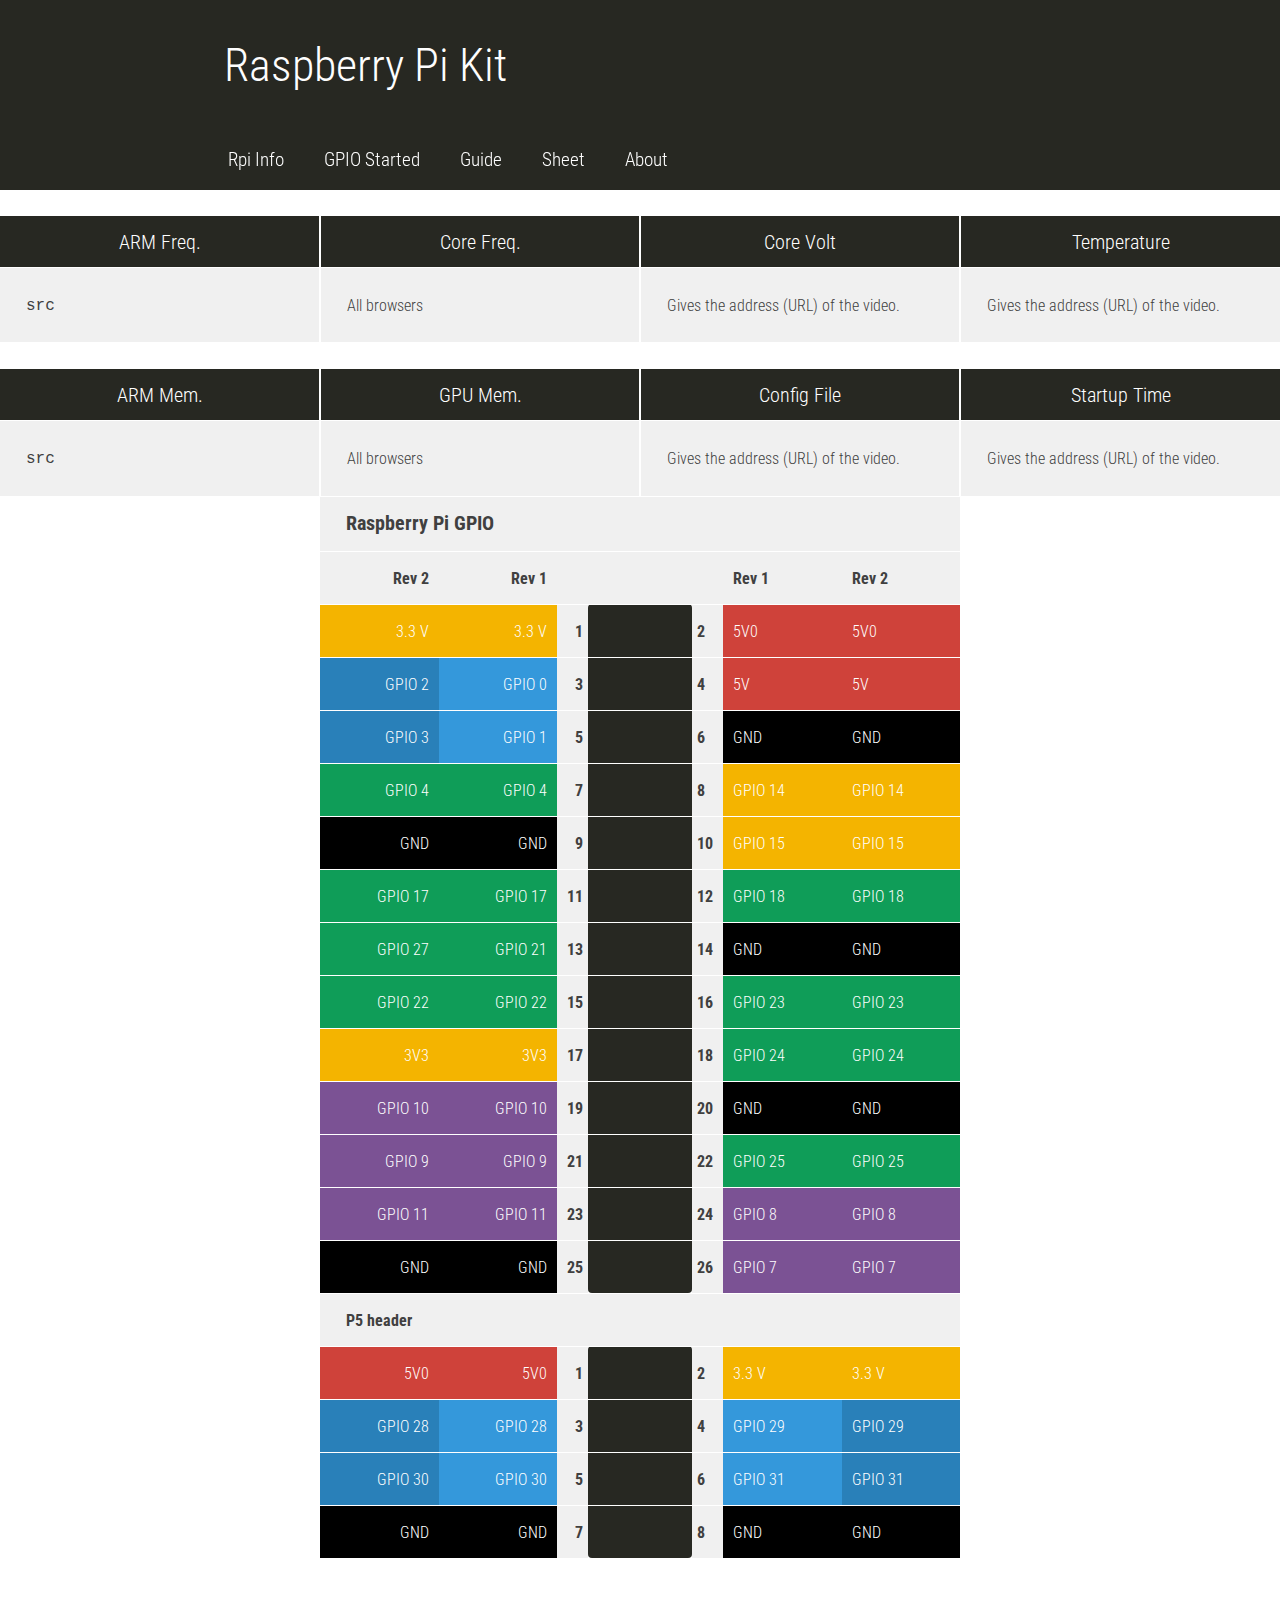
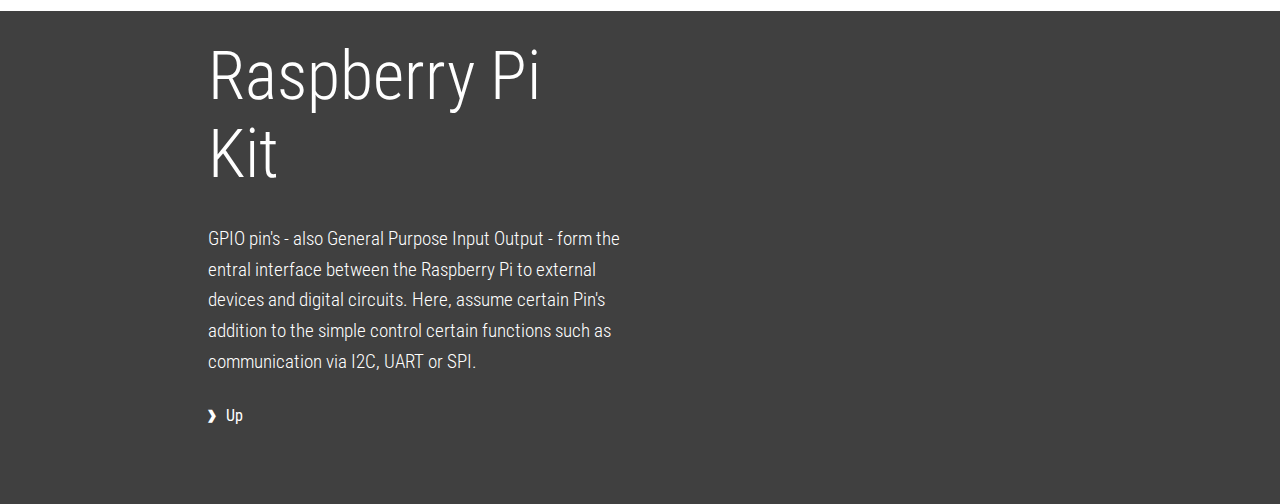
==== commit 33858ace: "adjust index" ====
--- a/index.html
+++ b/index.html
@@ -42,7 +42,7 @@
 <script>(function(a,b,c){if(c in b&&b[c]){var d,e=a.location,f=/^(a|html)$/i;a.addEventListener("click",function(a){d=a.target;while(!f.test(d.nodeName))d=d.parentNode;"href"in d&&(d.href.indexOf("http")||~d.href.indexOf(e.host))&&(a.preventDefault(),e.href=d.href)},!1)}})(document,window.navigator,"standalone")</script>
 -->
 <!-- build:css styles/components/main.min.css -->
-<link rel="stylesheet" href="styles/components/components.css">
+<link rel="stylesheet" href="styles/components.css">
 <link rel="stylesheet" href="styles/h5bp.css">
 <link rel="stylesheet" href="styles/main.css">
 <link rel="stylesheet" href="styles/rpi.css">
@@ -372,9 +372,9 @@
                 <div class="featured-spotlight">
                     <div class="container-medium">
                         <div class="featured-spotlight__container g--pull-half">
-                            <div class="featured-spotlight__img">
-                                <img src="../images/icons/placeholder--wide.png" alt="image exemple">
-                            </div>
+                            <!-- <div class="featured-spotlight__img">
+                                <img src="images/icons/placeholder--wide.png">
+                            </div> -->
 
                             <div class="container-small">
                                 <h3 class="xxlarge">Raspberry Pi Kit</h3>
--- a/styles/components.css
+++ b/styles/components.css
@@ -0,0 +1,3215 @@
+/**
+*
+* Main Stylesheet
+*
+**/
+@import url("//fonts.googleapis.com/css?family=Roboto+Condensed:400,300,700,900");
+/**
+*
+* Utils
+*
+**/
+/*==========  VARIABLES  ==========*/
+/*==========  FUNCTIONS  ==========*/
+/*==========  MIXINS  ==========*/
+/*! normalize.css v3.0.1 | MIT License | git.io/normalize */
+/**
+ * 1. Set default font family to sans-serif.
+ * 2. Prevent iOS text size adjust after orientation change, without disabling
+ *    user zoom.
+ */
+html {
+  font-family: sans-serif;
+  /* 1 */
+  -ms-text-size-adjust: 100%;
+  /* 2 */
+  -webkit-text-size-adjust: 100%;
+  /* 2 */
+}
+
+/**
+ * Remove default margin.
+ */
+body {
+  margin: 0;
+}
+
+/* HTML5 display definitions
+   ========================================================================== */
+/**
+ * Correct `block` display not defined for any HTML5 element in IE 8/9.
+ * Correct `block` display not defined for `details` or `summary` in IE 10/11 and Firefox.
+ * Correct `block` display not defined for `main` in IE 11.
+ */
+article,
+aside,
+details,
+figcaption,
+figure,
+footer,
+header,
+hgroup,
+main,
+nav,
+section,
+summary {
+  display: block;
+}
+
+/**
+ * 1. Correct `inline-block` display not defined in IE 8/9.
+ * 2. Normalize vertical alignment of `progress` in Chrome, Firefox, and Opera.
+ */
+audio,
+canvas,
+progress,
+video {
+  display: inline-block;
+  /* 1 */
+  vertical-align: baseline;
+  /* 2 */
+}
+
+/**
+ * Prevent modern browsers from displaying `audio` without controls.
+ * Remove excess height in iOS 5 devices.
+ */
+audio:not([controls]) {
+  display: none;
+  height: 0;
+}
+
+/**
+ * Address `[hidden]` styling not present in IE 8/9/10.
+ * Hide the `template` element in IE 8/9/11, Safari, and Firefox < 22.
+ */
+[hidden],
+template {
+  display: none;
+}
+
+/* Links
+   ========================================================================== */
+/**
+ * Remove the gray background color from active links in IE 10.
+ */
+a {
+  background: transparent;
+}
+
+/**
+ * Improve readability when focused and also mouse hovered in all browsers.
+ */
+a:active,
+a:hover {
+  outline: 0;
+}
+
+/* Text-level semantics
+   ========================================================================== */
+/**
+ * Address styling not present in IE 8/9/10/11, Safari, and Chrome.
+ */
+abbr[title] {
+  border-bottom: 1px dotted;
+}
+
+/**
+ * Address style set to `bolder` in Firefox 4+, Safari, and Chrome.
+ */
+b,
+strong {
+  font-weight: bold;
+}
+
+/**
+ * Address styling not present in Safari and Chrome.
+ */
+dfn {
+  font-style: italic;
+}
+
+/**
+ * Address styling not present in IE 8/9.
+ */
+mark {
+  background: #ff0;
+  color: #000;
+}
+
+/**
+ * Prevent `sub` and `sup` affecting `line-height` in all browsers.
+ */
+sub,
+sup {
+  font-size: 75%;
+  line-height: 0;
+  position: relative;
+  vertical-align: baseline;
+}
+
+sup {
+  top: -0.5em;
+}
+
+sub {
+  bottom: -0.25em;
+}
+
+/* Embedded content
+   ========================================================================== */
+/**
+ * Remove border when inside `a` element in IE 8/9/10.
+ */
+img {
+  border: 0;
+}
+
+/**
+ * Correct overflow not hidden in IE 9/10/11.
+ */
+svg:not(:root) {
+  overflow: hidden;
+}
+
+/* Grouping content
+   ========================================================================== */
+/**
+ * Remove margin
+ */
+figure {
+  margin: 0;
+}
+
+/**
+ * Address differences between Firefox and other browsers.
+ */
+hr {
+  box-sizing: content-box;
+  height: 0;
+}
+
+/**
+ * Contain overflow in all browsers.
+ */
+pre {
+  overflow: auto;
+}
+
+/**
+ * Address odd `em`-unit font size rendering in all browsers.
+ */
+code,
+kbd,
+pre,
+samp {
+  font-family: monospace, monospace;
+  font-size: 1em;
+}
+
+/* Forms
+   ========================================================================== */
+/**
+ * Known limitation: by default, Chrome and Safari on OS X allow very limited
+ * styling of `select`, unless a `border` property is set.
+ */
+/**
+ * 1. Correct color not being inherited.
+ *    Known issue: affects color of disabled elements.
+ * 2. Correct font properties not being inherited.
+ * 3. Address margins set differently in Firefox 4+, Safari, and Chrome.
+ */
+button,
+input,
+optgroup,
+select,
+textarea {
+  color: inherit;
+  /* 1 */
+  font: inherit;
+  /* 2 */
+  margin: 0;
+  /* 3 */
+}
+
+/**
+ * Address `overflow` set to `hidden` in IE 8/9/10/11.
+ */
+button {
+  overflow: visible;
+}
+
+/**
+ * Address inconsistent `text-transform` inheritance for `button` and `select`.
+ * All other form control elements do not inherit `text-transform` values.
+ * Correct `button` style inheritance in Firefox, IE 8/9/10/11, and Opera.
+ * Correct `select` style inheritance in Firefox.
+ */
+button,
+select {
+  text-transform: none;
+}
+
+/**
+ * 1. Avoid the WebKit bug in Android 4.0.* where (2) destroys native `audio`
+ *    and `video` controls.
+ * 2. Correct inability to style clickable `input` types in iOS.
+ * 3. Improve usability and consistency of cursor style between image-type
+ *    `input` and others.
+ */
+button,
+html input[type="button"],
+input[type="reset"],
+input[type="submit"] {
+  -webkit-appearance: button;
+  /* 2 */
+  cursor: pointer;
+  /* 3 */
+}
+
+/**
+ * Re-set default cursor for disabled elements.
+ */
+button[disabled],
+html input[disabled] {
+  cursor: default;
+}
+
+/**
+ * Remove inner padding and border in Firefox 4+.
+ */
+button::-moz-focus-inner,
+input::-moz-focus-inner {
+  border: 0;
+  padding: 0;
+}
+
+/**
+ * Address Firefox 4+ setting `line-height` on `input` using `!important` in
+ * the UA stylesheet.
+ */
+input {
+  line-height: normal;
+}
+
+/**
+ * It's recommended that you don't attempt to style these elements.
+ * Firefox's implementation doesn't respect box-sizing, padding, or width.
+ *
+ * 1. Address box sizing set to `content-box` in IE 8/9/10.
+ * 2. Remove excess padding in IE 8/9/10.
+ */
+input[type="checkbox"],
+input[type="radio"] {
+  box-sizing: border-box;
+  /* 1 */
+  padding: 0;
+  /* 2 */
+}
+
+/**
+ * Fix the cursor style for Chrome's increment/decrement buttons. For certain
+ * `font-size` values of the `input`, it causes the cursor style of the
+ * decrement button to change from `default` to `text`.
+ */
+input[type="number"]::-webkit-inner-spin-button,
+input[type="number"]::-webkit-outer-spin-button {
+  height: auto;
+}
+
+/**
+ * 1. Address `appearance` set to `searchfield` in Safari and Chrome.
+ * 2. Address `box-sizing` set to `border-box` in Safari and Chrome
+ *    (include `-moz` to future-proof).
+ */
+input[type="search"] {
+  -webkit-appearance: textfield;
+  /* 1 */
+  /* 2 */
+  box-sizing: content-box;
+}
+
+/**
+ * Remove inner padding and search cancel button in Safari and Chrome on OS X.
+ * Safari (but not Chrome) clips the cancel button when the search input has
+ * padding (and `textfield` appearance).
+ */
+input[type="search"]::-webkit-search-cancel-button,
+input[type="search"]::-webkit-search-decoration {
+  -webkit-appearance: none;
+}
+
+/**
+ * 1. Correct `color` not being inherited in IE 8/9/10/11.
+ * 2. Remove padding so people aren't caught out if they zero out fieldsets.
+ */
+legend {
+  border: 0;
+  /* 1 */
+  padding: 0;
+  /* 2 */
+}
+
+/**
+ * Remove default vertical scrollbar in IE 8/9/10/11.
+ */
+textarea {
+  overflow: auto;
+}
+
+/**
+ * Don't inherit the `font-weight` (applied by a rule above).
+ * NOTE: the default cannot safely be changed in Chrome and Safari on OS X.
+ */
+optgroup {
+  font-weight: bold;
+}
+
+/* Tables
+   ========================================================================== */
+/**
+ * Remove most spacing between table cells.
+ */
+table {
+  border-collapse: collapse;
+  border-spacing: 0;
+}
+
+td,
+th {
+  padding: 0;
+}
+
+/* Blockquote
+   ========================================================================== */
+blockquote {
+  margin: 0;
+}
+
+/**
+*
+* Global
+*
+**/
+* {
+  -ms-box-sizing: border-box;
+  box-sizing: border-box;
+}
+
+html, body, button {
+  -webkit-font-smoothing: antialiased;
+  font-smoothing: antialiased;
+}
+
+body {
+  font-family: Helvetica, Arial, sans-serif;
+  font-size: 16px;
+  line-height: 1.6250em;
+  /* 26px */
+  font-weight: 300;
+  color: #404040;
+  position: relative;
+}
+body:after {
+  content: "";
+  position: absolute;
+  top: 0;
+  left: 0;
+  bottom: 0;
+  right: 0;
+  width: 100%;
+  z-index: 9;
+  display: none;
+  background-image: linear-gradient(top, rgba(0, 0, 0, 0.15) 95%, rgba(0, 0, 0, 0.15) 100%);
+  -ms-background-size: 100% 26px;
+  background-size: 100% 26px;
+}
+body.debug:after {
+  display: block;
+  pointer-events: none;
+}
+
+pre {
+  background: #f0f0f0;
+  padding: 13px;
+}
+
+.main-container {
+  -ms-box-sizing: content-box;
+  box-sizing: content-box;
+  position: relative;
+  padding-left: 5%;
+  padding-right: 5%;
+  margin-left: auto;
+  margin-right: auto;
+}
+@media only screen and (min-width: 620px) {
+  .main-container {
+    padding-left: 4.8%;
+    padding-right: 4.8%;
+    max-width: 688px;
+  }
+}
+@media only screen and (min-width: 800px) {
+  .main-container {
+    padding-left: 4.4%;
+    padding-right: 4.4%;
+    max-width: 864px;
+  }
+}
+
+.container {
+  -ms-box-sizing: content-box;
+  box-sizing: content-box;
+  position: relative;
+  padding-left: 5%;
+  padding-right: 5%;
+  margin-left: auto;
+  margin-right: auto;
+}
+@media only screen and (min-width: 620px) {
+  .container {
+    padding-left: 4.8%;
+    padding-right: 4.8%;
+    max-width: 688px;
+  }
+}
+@media only screen and (min-width: 800px) {
+  .container {
+    padding-left: 4.4%;
+    padding-right: 4.4%;
+    max-width: 864px;
+  }
+}
+
+@media only screen and (min-width: 620px) {
+  .container-medium {
+    -ms-box-sizing: content-box;
+    box-sizing: content-box;
+    position: relative;
+    padding-left: 5%;
+    padding-right: 5%;
+    margin-left: auto;
+    margin-right: auto;
+  }
+}
+@media only screen and (min-width: 620px) and (min-width: 620px) {
+  .container-medium {
+    padding-left: 4.8%;
+    padding-right: 4.8%;
+    max-width: 688px;
+  }
+}
+@media only screen and (min-width: 620px) and (min-width: 800px) {
+  .container-medium {
+    padding-left: 4.4%;
+    padding-right: 4.4%;
+    max-width: 864px;
+  }
+}
+
+@media only screen and (max-width: 619px) {
+  .container-small {
+    -ms-box-sizing: content-box;
+    box-sizing: content-box;
+    position: relative;
+    padding-left: 5%;
+    padding-right: 5%;
+    margin-left: auto;
+    margin-right: auto;
+  }
+}
+@media only screen and (max-width: 619px) and (min-width: 620px) {
+  .container-small {
+    padding-left: 4.8%;
+    padding-right: 4.8%;
+    max-width: 688px;
+  }
+}
+@media only screen and (max-width: 619px) and (min-width: 800px) {
+  .container-small {
+    padding-left: 4.4%;
+    padding-right: 4.4%;
+    max-width: 864px;
+  }
+}
+
+@media only screen and (min-width: 800px) {
+  .content {
+    margin-right: 25.9%;
+  }
+  .content pre {
+    margin-right: -25.9%;
+  }
+}
+
+@font-face {
+  font-family: "icons";
+  src: url("../../images/icons/icons.eot");
+  src: url("../../images/icons/icons.eot?#iefix") format("embedded-opentype"), url("../../images/icons/icons.woff") format("woff"), url("../../images/icons/icons.ttf") format("truetype"), url("../../images/icons/icons.svg?#icons") format("svg");
+  font-weight: normal;
+  font-style: normal;
+}
+.icon {
+  font-family: "icons";
+  display: inline-block;
+  vertical-align: top;
+  line-height: 1;
+  font-weight: normal;
+  font-style: normal;
+  speak: none;
+  text-decoration: inherit;
+  text-transform: none;
+  text-rendering: optimizeLegibility;
+  -webkit-font-smoothing: antialiased;
+  -moz-osx-font-smoothing: grayscale;
+}
+
+.icon-bullet:before, ul li:before, ul.list-links a:before, .list-anchor a:before {
+  content: "\e001";
+}
+
+.icon-chevron-down:before {
+  content: "\e002";
+}
+
+.icon-chevron-large:before {
+  content: "\e003";
+}
+
+.icon-chevron-left:before, .article-nav-link--prev:before {
+  content: "\e004";
+}
+
+.icon-chevron-right:before, .article-nav-link--next:before, ul.list-links.list-links--primary a:before {
+  content: "\e005";
+}
+
+.icon-chevron-up:before {
+  content: "\e006";
+}
+
+.icon-close:before {
+  content: "\e007";
+}
+
+.icon-cog:before {
+  content: "\e008";
+}
+
+.icon-diamond:before {
+  content: "\e009";
+}
+
+.icon-exclamation:before {
+  content: "\e00a";
+}
+
+.icon-google-dev:before {
+  content: "\e00b";
+}
+
+.icon-hash:before {
+  content: "\e00c";
+}
+
+.icon-introduction-to-media:before {
+  content: "\e00d";
+}
+
+.icon-lessons:before {
+  content: "\e00e";
+}
+
+.icon-menu:before {
+  content: "\e00f";
+}
+
+.icon-minus:before {
+  content: "\e010";
+}
+
+.icon-multi-device-layouts:before {
+  content: "\e011";
+}
+
+.icon-performance:before {
+  content: "\e012";
+}
+
+.icon-plus:before {
+  content: "\e013";
+}
+
+.icon-question:before {
+  content: "\e014";
+}
+
+.icon-slash:before {
+  content: "\e015";
+}
+
+.icon-star:before {
+  content: "\e016";
+}
+
+.icon-tick:before {
+  content: "\e017";
+}
+
+.icon-user-input:before {
+  content: "\e018";
+}
+
+/**
+*
+* Highlight
+*
+**/
+.highlight-module {
+  overflow: hidden;
+  margin-top: 52px;
+  margin-bottom: 26px;
+  position: relative;
+}
+.highlight-module:after {
+  background: #f0f0f0;
+  content: "";
+  height: 100%;
+  position: absolute;
+  top: 0;
+  bottom: 0;
+  z-index: 0;
+  width: 100%;
+  right: 0;
+  left: 0;
+}
+.highlight-module ul,
+.highlight-module ol {
+  padding-left: 0;
+}
+
+.highlight-module__container {
+  -ms-box-sizing: content-box;
+  box-sizing: content-box;
+  padding-left: 5%;
+  padding-right: 5%;
+  margin-left: auto;
+  margin-right: auto;
+  padding-bottom: 78px;
+  z-index: 1;
+  position: relative;
+}
+@media only screen and (min-width: 620px) {
+  .highlight-module__container {
+    padding-left: 4.8%;
+    padding-right: 4.8%;
+    max-width: 688px;
+  }
+}
+@media only screen and (min-width: 800px) {
+  .highlight-module__container {
+    padding-left: 4.4%;
+    padding-right: 4.4%;
+    max-width: 864px;
+  }
+}
+.highlight-module__container:before {
+  display: none;
+}
+@media only screen and (min-width: 620px) {
+  .highlight-module__container:before {
+    display: block;
+    position: absolute;
+    top: 106px;
+    right: 45px;
+    font-family: "icons";
+    font-size: 130px;
+    line-height: 1px;
+    text-align: center;
+    height: 100%;
+    width: 30.3%;
+    color: #ffffff;
+  }
+}
+.highlight-module--left .highlight-module__container:before {
+  right: auto;
+  left: 45px;
+}
+@media only screen and (min-width: 800px) {
+  .highlight-module__container:before {
+    top: 134px;
+    width: 22.2%;
+    font-size: 180px;
+  }
+  .highlight-module--large .highlight-module__container:before {
+    font-size: 430px;
+  }
+}
+@media only screen and (min-width: 620px) {
+  .highlight-module__container {
+    padding-bottom: 52px;
+  }
+}
+@media only screen and (min-width: 800px) {
+  .highlight-module__container {
+    min-height: 208px;
+  }
+}
+
+.highlight-module__title {
+  font-family: "Roboto Condensed", Helvetica, sans-serif;
+  font-size: 68px;
+  font-weight: 300;
+  line-height: 1.1471em;
+  /* 78px */
+  padding-top: 0.3824em;
+  padding-bottom: 0;
+  padding-top: 26px;
+}
+@media only screen and (min-width: 800px) {
+  .highlight-module__title {
+    font-family: "Roboto Condensed", Helvetica, sans-serif;
+    font-size: 110px;
+    font-weight: 300;
+    line-height: 1.19em;
+    /* 130px */
+    padding-top: 0.2364em;
+    padding-bottom: 0;
+  }
+}
+@media only screen and (min-width: 800px) {
+  .highlight-module__title {
+    font-family: "Roboto Condensed", Helvetica, sans-serif;
+    font-size: 42px;
+    font-weight: 300;
+    line-height: 1.2381em;
+    /* 52px */
+    padding-top: 0.6190em;
+    padding-bottom: 0;
+  }
+}
+@media only screen and (min-width: 800px) and (min-width: 800px) {
+  .highlight-module__title {
+    font-family: "Roboto Condensed", Helvetica, sans-serif;
+    font-size: 68px;
+    font-weight: 300;
+    line-height: 1.1471em;
+    /* 78px */
+    padding-top: 0.3824em;
+    padding-bottom: 0;
+  }
+}
+
+.highlight-module__cta {
+  display: block;
+}
+
+/*==========  LEARNING  ==========*/
+.highlight-module--learning {
+  color: #ffffff;
+}
+.highlight-module--learning:after {
+  background-color: #da2e75;
+}
+.highlight-module--learning a {
+  color: #ffffff;
+  text-decoration: underline;
+}
+
+/*==========  REMEMBER  ==========*/
+.highlight-module--remember {
+  color: #ffffff;
+}
+.highlight-module--remember:after {
+  background-color: #272822;
+}
+.highlight-module--remember a {
+  color: #ffffff;
+  text-decoration: underline;
+}
+
+/*==========  CODE  ==========*/
+.highlight-module--code {
+  overflow: visible;
+  margin-bottom: 52px;
+}
+.highlight-module--code pre {
+  margin: 0;
+  padding-top: 26px;
+  font-size: 14px;
+  line-height: 26px;
+  padding-bottom: 0;
+  padding-left: 0;
+  padding-right: 0;
+}
+.highlight-module--code pre span {
+  margin: 0;
+  padding: 0;
+  display: inline-block;
+}
+.highlight-module--code code {
+  margin: 0;
+  padding: 0;
+  word-spacing: -2px;
+  display: block;
+}
+.highlight-module--code .highlight-module__container {
+  padding-bottom: 0;
+}
+.highlight-module--code .highlight-module__cta {
+  position: absolute;
+  bottom: -26px;
+}
+
+/*==========  LEFT  ==========*/
+@media only screen and (min-width: 800px) {
+  .highlight-module--left:after {
+    width: 80%;
+    right: 20%;
+  }
+}
+
+/*==========  RIGHT  ==========*/
+@media only screen and (min-width: 800px) {
+  .highlight-module--right:after {
+    width: 80%;
+    left: 20%;
+  }
+}
+@media only screen and (min-width: 800px) {
+  .highlight-module--right.highlight-module--code:after {
+    width: 100%;
+    left: 0;
+  }
+}
+
+/*==========  INLINE  ==========*/
+.highlight-module--inline {
+  color: #404040;
+  overflow: visible;
+  margin: 26px 0 0;
+}
+.highlight-module--inline .highlight-module__container {
+  padding-bottom: 0;
+}
+.highlight-module--inline .highlight-module__container:before {
+  display: none;
+}
+.highlight-module--inline .highlight-module__content {
+  border-color: #e0e0e0;
+  border-style: solid;
+  border-width: 1px;
+  border-left-width: 0;
+  border-right-width: 0;
+  margin-bottom: -2px;
+  padding: 0 0 26px;
+}
+.highlight-module--inline .highlight-module__title {
+  font-size: 20px;
+  font-weight: 300;
+  line-height: 1.3000em;
+  /* 26px */
+  padding-top: 1.3000em;
+  padding-bottom: 0;
+}
+@media only screen and (min-width: 800px) {
+  .highlight-module--inline .highlight-module__title {
+    font-family: "Roboto Condensed", Helvetica, sans-serif;
+    font-size: 26px;
+    font-weight: 300;
+    line-height: 1.0000em;
+    /* 26px */
+    padding-top: 1.0000em;
+    padding-bottom: 0;
+  }
+}
+.highlight-module--inline.highlight-module--remember .highlight-module__title, .highlight-module--inline.highlight-module--remember li:before {
+  color: #09829a;
+}
+.highlight-module--inline.highlight-module--learning .highlight-module__title, .highlight-module--inline.highlight-module--learning li:before {
+  color: #da2e75;
+}
+.highlight-module--inline:after {
+  display: none !important;
+}
+
+/**
+*
+* Editorial Header
+*
+**/
+.editorial-header {
+  overflow: hidden;
+}
+.editorial-header .breadcrumbs {
+  color: #3372df;
+}
+.editorial-header .breadcrumbs a {
+  color: #3372df;
+}
+@media only screen and (min-width: 620px) {
+  .editorial-header .container {
+    position: relative;
+  }
+  .editorial-header .container:before {
+    content: "\e003";
+    font-family: "icons";
+    font-size: 1000px;
+    line-height: 0;
+    display: block;
+    position: absolute;
+    top: 0;
+    right: 100%;
+    color: #f0f0f0;
+    margin: 168px -35px 0 0;
+  }
+}
+
+.editorial-header__excerpt {
+  font-size: 20px;
+  font-weight: 300;
+  line-height: 1.3000em;
+  /* 26px */
+  padding-top: 1.3000em;
+  padding-bottom: 0;
+  font-family: "Roboto Condensed", Helvetica, sans-serif;
+}
+
+.editorial-header .tag {
+  padding-top: 52px;
+}
+
+.editorial-header__subtitle {
+  font-family: "Roboto Condensed", Helvetica, sans-serif;
+  font-size: 42px;
+  font-weight: 300;
+  line-height: 1.2381em;
+  /* 52px */
+  padding-top: 0.6190em;
+  padding-bottom: 0;
+  padding-top: 0;
+  color: #3372df;
+}
+@media only screen and (min-width: 800px) {
+  .editorial-header__subtitle {
+    font-family: "Roboto Condensed", Helvetica, sans-serif;
+    font-size: 68px;
+    font-weight: 300;
+    line-height: 1.1471em;
+    /* 78px */
+    padding-top: 0.3824em;
+    padding-bottom: 0;
+  }
+}
+@media only screen and (min-width: 620px) {
+  .editorial-header__subtitle {
+    padding-top: 0;
+    padding-bottom: 26px;
+  }
+}
+
+.editorial-header__toc {
+  margin-top: 26px;
+}
+.editorial-header__toc ol {
+  padding-top: 0;
+}
+@media only screen and (min-width: 620px) {
+  .editorial-header__toc ol {
+    padding-top: 0;
+  }
+}
+
+.editorial-header__toc-title {
+  font-family: "Roboto Condensed", Helvetica, sans-serif;
+  border-bottom: 1px solid #e0e0e0;
+  margin-bottom: 13px;
+  padding-bottom: 13px !important;
+  color: #3372df;
+}
+
+/**
+*
+* Editorial Header
+*
+**/
+.summary-header {
+  background-color: #3372df;
+  padding-bottom: 78px;
+  color: #ffffff;
+  margin-bottom: 26px;
+  -ms-box-shadow: inset 0 2px 0 0 white;
+  box-shadow: inset 0 2px 0 0 white;
+}
+.summary-header .breadcrumbs__link {
+  color: #ffffff;
+}
+
+.summary-header__anchor-list {
+  margin-top: 52px;
+}
+
+.summary-header__anchors-item a {
+  color: #ffffff;
+}
+
+/**
+*
+* Related items
+*
+**/
+.related-guides {
+  margin-top: 78px;
+  padding-bottom: 50px;
+  border-top: 2px solid #e0e0e0;
+  padding-top: 50px;
+}
+
+.related-guides__list .list-links {
+  padding-top: 0;
+}
+.related-guides__list a {
+  display: block;
+}
+
+.related-guides__title {
+  font-family: "Roboto Condensed", Helvetica, sans-serif;
+  font-size: 26px;
+  font-weight: 300;
+  line-height: 1.0000em;
+  /* 26px */
+  padding-top: 1.0000em;
+  padding-bottom: 0;
+  padding-top: 0;
+}
+@media only screen and (min-width: 800px) {
+  .related-guides__title {
+    font-family: "Roboto Condensed", Helvetica, sans-serif;
+    font-size: 42px;
+    font-weight: 300;
+    line-height: 1.2381em;
+    /* 52px */
+    padding-top: 0.6190em;
+    padding-bottom: 0;
+  }
+}
+@media only screen and (min-width: 620px) {
+  .related-guides__title {
+    padding-top: 0;
+  }
+}
+
+.related-guides__main-link {
+  text-transform: uppercase;
+}
+.related-guides__main-link:before {
+  content: "#";
+  display: inline-block;
+  padding-right: 2px;
+}
+
+/**
+*
+* In this guide
+*
+**/
+.in-this-guide {
+  margin-top: -78px;
+}
+
+.in-this-guide__title {
+  font-size: 20px;
+  font-weight: 300;
+  line-height: 1.3000em;
+  /* 26px */
+  padding-top: 1.3000em;
+  padding-bottom: 0;
+  font-family: "Roboto Condensed", Helvetica, sans-serif;
+  margin-bottom: 26px;
+}
+
+/**
+*
+* Articles section
+*
+**/
+.articles-section {
+  background: #f0f0f0;
+  text-align: center;
+}
+
+.articles-count {
+  color: #3372df;
+  font-family: "Roboto Condensed", Helvetica, sans-serif;
+  margin-top: -52px;
+  font-weight: 400;
+}
+
+.article-section__icon {
+  top: -26px;
+}
+@media only screen and (min-width: 620px) {
+  .article-section__icon {
+    top: -39px;
+  }
+}
+
+.guides-section {
+  background: #f0f0f0;
+  text-align: center;
+  padding: 26px 0 104px;
+}
+
+/**
+*
+* Page header
+*
+**/
+.page-header {
+  text-align: center;
+}
+.page-header .breadcrumbs {
+  text-align: left;
+  color: #3372df;
+}
+.page-header .breadcrumbs a {
+  color: #3372df;
+}
+.page-header h3 {
+  color: #404040;
+  padding-top: 52px;
+}
+
+.page-header__excerpt {
+  position: relative;
+  padding-top: 0;
+}
+.page-header__excerpt:last-child {
+  padding-bottom: 78px;
+}
+
+/**
+*
+* Editorial Header
+*
+**/
+.featured-section {
+  background: #f0f0f0;
+}
+
+/**
+*
+* Editorial Header
+*
+**/
+.featured-spotlight {
+  background: #404040;
+  color: #ffffff;
+  overflow: hidden;
+  padding-bottom: 77px;
+  margin-top: 52px;
+}
+.featured-spotlight p {
+  padding-bottom: 26px;
+}
+.featured-spotlight .cta--primary {
+  color: #ffffff;
+}
+.featured-spotlight .cta--primary:hover {
+  color: #ffffff;
+}
+
+.featured-spotlight__container {
+  position: relative;
+}
+
+@media only screen and (max-width: 619px) {
+  .featured-spotlight__img {
+    padding-top: 58.4%;
+    padding-bottom: 0;
+    height: 0;
+    overflow: hidden;
+    position: relative;
+    width: 100%;
+  }
+}
+.featured-spotlight__img img {
+  margin: 0 auto;
+  display: block;
+  width: 100%;
+  position: absolute;
+  left: 0;
+  top: 0;
+  margin: 0;
+}
+@media only screen and (min-width: 620px) {
+  .featured-spotlight__img img {
+    width: auto;
+    max-width: none;
+    left: 109%;
+  }
+}
+@media only screen and (min-width: 800px) {
+  .featured-spotlight__img img {
+    left: 107.4%;
+  }
+}
+
+/**
+*
+* Quote
+*
+**/
+.quote__content {
+  position: relative;
+  font-family: "Roboto Condensed", Helvetica, sans-serif;
+  font-size: 16px;
+  line-height: 1.6250em;
+  /* 26px */
+  padding-top: 1.6250em;
+  padding-bottom: 0;
+  padding-top: 104px;
+  padding-left: 26px;
+}
+@media only screen and (min-width: 800px) {
+  .quote__content {
+    font-size: 20px;
+    font-weight: 300;
+    line-height: 1.3000em;
+    /* 26px */
+    padding-top: 1.3000em;
+    padding-bottom: 0;
+  }
+}
+@media only screen and (min-width: 620px) {
+  .quote__content {
+    padding-top: 52px;
+    padding-left: 0;
+  }
+}
+.quote__content p {
+  border-top: 1px solid #e0e0e0;
+  text-align: right;
+  font-weight: 500;
+  margin-top: 12px;
+  padding-top: 13px;
+}
+.quote__content:before {
+  content: open-quote;
+  display: block;
+  position: absolute;
+  font-family: "Roboto Condensed", Helvetica, sans-serif;
+  font-weight: 700;
+  color: #f0f0f0;
+  top: 90px;
+  left: 26px;
+  font-size: 260px;
+}
+@media only screen and (min-width: 620px) {
+  .quote__content:before {
+    top: 225px;
+    left: -210px;
+    font-size: 540px;
+  }
+}
+
+/**
+*
+* Article nav
+*
+**/
+.article-nav {
+  overflow: hidden;
+  position: relative;
+}
+.article-nav:before {
+  content: "";
+  border-left: 2px solid #e0e0e0;
+  height: 100%;
+  position: absolute;
+  top: 0;
+  left: 50%;
+}
+
+.article-nav-link {
+  padding: 26px 32px;
+  float: left;
+  width: 50%;
+  position: relative;
+}
+.article-nav-link:before {
+  position: absolute;
+  top: 21px;
+  font-family: "Roboto Condensed", Helvetica, sans-serif;
+  font-size: 20px;
+  font-weight: 400;
+}
+@media only screen and (min-width: 620px) {
+  .article-nav-link:before {
+    top: 25px;
+    font-size: 26px;
+    display: block;
+    padding: 13px 10px;
+    color: #ffffff;
+    background: #3372df;
+  }
+}
+
+.article-nav p {
+  padding: 0;
+  margin: 0;
+}
+
+.article-nav-link--prev {
+  text-align: right;
+}
+.article-nav-link--prev:before {
+  font-family: "icons";
+  left: 32px;
+}
+@media only screen and (min-width: 620px) {
+  .article-nav-link--prev p {
+    padding-left: 52px;
+  }
+}
+
+.article-nav-link--next:before {
+  font-family: "icons";
+  right: 32px;
+}
+@media only screen and (min-width: 620px) {
+  .article-nav-link--next p {
+    padding-right: 52px;
+  }
+}
+
+.article-nav-count {
+  font-size: 20px;
+  font-weight: 300;
+  line-height: 1.3000em;
+  /* 26px */
+  padding-top: 1.3000em;
+  padding-bottom: 0;
+  font-weight: 700;
+}
+@media only screen and (min-width: 800px) {
+  .article-nav-count {
+    font-family: "Roboto Condensed", Helvetica, sans-serif;
+    font-size: 26px;
+    font-weight: 300;
+    line-height: 1.0000em;
+    /* 26px */
+    padding-top: 1.0000em;
+    padding-bottom: 0;
+  }
+}
+@media only screen and (min-width: 620px) {
+  .article-nav-count {
+    font-weight: 400;
+  }
+}
+
+/**
+*
+* Text module
+*
+**/
+@media only screen and (min-width: 620px) {
+  .did-you-know ol {
+    padding-top: 0 !important;
+  }
+}
+.did-you-know .cta--primary {
+  margin-top: 26px;
+  font-weight: 500;
+}
+.did-you-know > .g--half {
+  position: relative;
+  padding-left: 0;
+}
+@media only screen and (min-width: 620px) {
+  .did-you-know > .g--half {
+    padding-left: 32px;
+  }
+}
+
+.did-you-know__symbol {
+  padding-bottom: 312px;
+}
+@media only screen and (min-width: 620px) {
+  .did-you-know__symbol {
+    padding-bottom: 26px;
+  }
+}
+.did-you-know__symbol:after {
+  content: "\e014";
+  color: #3372df;
+  font-family: "icons";
+  font-size: 300px;
+  top: 150px;
+  left: 30%;
+  position: relative;
+  display: block;
+  width: 0;
+}
+@media only screen and (min-width: 620px) {
+  .did-you-know__symbol:after {
+    position: absolute;
+    font-size: 400px;
+    top: 200px;
+    left: 110%;
+  }
+}
+@media only screen and (min-width: 800px) {
+  .did-you-know__symbol:after {
+    position: absolute;
+    font-size: 400px;
+    top: 200px;
+    left: 124%;
+  }
+}
+
+/**
+*
+* Table of contents
+*
+**/
+.toc__title {
+  font-size: 16px;
+  line-height: 1.6250em;
+  /* 26px */
+  padding-top: 1.6250em;
+  padding-bottom: 0;
+  font-family: "Roboto Condensed", Helvetica, sans-serif;
+  padding-bottom: 13px;
+  margin-bottom: 12px;
+  border-bottom: 1px solid #e0e0e0;
+}
+@media only screen and (min-width: 800px) {
+  .toc__title {
+    font-size: 20px;
+    font-weight: 300;
+    line-height: 1.3000em;
+    /* 26px */
+    padding-top: 1.3000em;
+    padding-bottom: 0;
+  }
+}
+@media only screen and (min-width: 620px) {
+  .toc__title {
+    padding-bottom: 13px;
+    margin-bottom: 13px;
+  }
+}
+
+.toc__list {
+  padding-top: 0;
+  border-bottom: 1px solid #e0e0e0;
+  padding-bottom: 12px;
+  margin-bottom: 13px;
+}
+.toc__list a {
+  display: block;
+}
+
+.toc__sublist {
+  padding-top: 0;
+}
+
+/**
+*
+* Next Lessons
+*
+**/
+.next-lessons {
+  background: #404040;
+  padding: 26px 26px 52px;
+  margin-top: 26px;
+  color: #ffffff;
+  position: relative;
+}
+@media only screen and (min-width: 620px) {
+  .next-lessons h3 i {
+    display: none;
+  }
+}
+.next-lessons:before, .next-lessons:after {
+  color: rgba(255, 255, 255, 0.5);
+  position: absolute;
+  display: none;
+}
+@media only screen and (min-width: 620px) {
+  .next-lessons:before, .next-lessons:after {
+    display: inline-block;
+  }
+}
+@media only screen and (min-width: 620px) {
+  .next-lessons:before {
+    content: attr(data-current-lesson);
+    font-family: "Roboto Condensed", Helvetica, sans-serif;
+    font-size: 16px;
+    font-weight: 400;
+    line-height: 1;
+    background: #404040;
+    display: inline-block;
+    padding: 5px 7px;
+    right: 127px;
+    top: 143px;
+    z-index: 1;
+    color: rgba(255, 255, 255, 0.5);
+  }
+}
+@media only screen and (min-width: 800px) {
+  .next-lessons:before {
+    font-size: 20px;
+    padding-left: 15px;
+    padding-right: 15px;
+    top: 126px;
+    right: 230px;
+  }
+}
+@media only screen and (min-width: 620px) {
+  .next-lessons:after {
+    content: "\e00e";
+    font-family: "icons";
+    font-size: 150px;
+    right: 40px;
+    top: 185px;
+  }
+}
+@media only screen and (min-width: 800px) {
+  .next-lessons:after {
+    font-size: 210px;
+    right: 120px;
+  }
+}
+
+/**
+*
+* Grid
+*
+**/
+.demo {
+  margin-bottom: 26px;
+  margin-top: 26px;
+}
+
+.demo [class*="g-"] {
+  background-color: #eee;
+  position: relative;
+  margin-bottom: 26px;
+  min-height: 156px;
+}
+.demo [class*="g-"]:before, .demo [class*="g-"]:after {
+  font-size: 13px;
+  line-height: 2.0000em;
+  /* 26px */
+  padding-top: 2.0000em;
+  padding-bottom: 0;
+  display: block;
+  margin: 0 10px;
+}
+.demo [class*="g-"]:before {
+  content: "HTML classes: ";
+  font-weight: 700;
+}
+.demo [class*="g-"]:after {
+  content: attr(class);
+  word-spacing: 15px;
+}
+
+@media only screen and (min-width: 620px) and (max-width: 799px) {
+  .g-medium--1 {
+    float: left;
+    margin-right: 4.5%;
+    width: 30.3%;
+  }
+
+  .g-medium--push-1 {
+    margin-left: 34.8%;
+  }
+
+  .g-medium--pull-1 {
+    margin-right: 34.8%;
+  }
+
+  .g-medium--2 {
+    float: left;
+    margin-right: 4.5%;
+    width: 65.1%;
+  }
+
+  .g-medium--push-2 {
+    margin-left: 69.6%;
+  }
+
+  .g-medium--pull-2 {
+    margin-right: 69.6%;
+  }
+
+  .g-medium--3 {
+    float: left;
+    margin-right: 4.5%;
+    width: 99.9%;
+    margin-right: 0;
+  }
+
+  .g-medium--full {
+    float: left;
+    margin-right: 4.5%;
+    margin-right: 0;
+    width: 100%;
+  }
+
+  .g--third {
+    float: left;
+    margin-right: 4.5%;
+    width: 30.3%;
+  }
+
+  .g--half,
+  .g-medium--half {
+    float: left;
+    margin-right: 4.5%;
+    width: 47.75%;
+  }
+
+  .g-medium--last {
+    margin-right: 0;
+  }
+
+  .g--pull-half {
+    margin-right: 52.25%;
+  }
+}
+@media only screen and (min-width: 800px) {
+  .g-wide--1 {
+    float: left;
+    margin-right: 3.7%;
+    width: 22.2%;
+  }
+
+  .g-wide--push-1 {
+    margin-left: 25.9%;
+  }
+
+  .g-wide--pull-1 {
+    margin-right: 25.9%;
+  }
+
+  .g-wide--2 {
+    float: left;
+    margin-right: 3.7%;
+    width: 48.1%;
+  }
+
+  .g-wide--push-2 {
+    margin-left: 51.8%;
+  }
+
+  .g-wide--pull-2 {
+    margin-right: 51.8%;
+  }
+
+  .g-wide--3 {
+    float: left;
+    margin-right: 3.7%;
+    width: 74%;
+  }
+
+  .g-wide--push-3 {
+    margin-left: 77.7%;
+  }
+
+  .g-wide--pull-3 {
+    margin-right: 77.7%;
+  }
+
+  .g-wide--4 {
+    float: left;
+    margin-right: 3.7%;
+    width: 99.9%;
+    margin-right: 0;
+  }
+
+  .g-wide--last {
+    margin-right: 0;
+  }
+
+  .g-wide--full {
+    float: left;
+    margin-right: 3.7%;
+    margin-right: 0;
+    width: 100%;
+  }
+
+  .g--third {
+    float: left;
+    margin-right: 3.7%;
+    width: 30.8%;
+  }
+
+  .g--half,
+  .g-wide--half {
+    float: left;
+    margin-right: 3.7%;
+    width: 48.15%;
+  }
+
+  .g--pull-half {
+    margin-right: 51.85%;
+  }
+}
+.g--last {
+  margin-right: 0;
+}
+
+.g--centered {
+  float: none;
+  margin-left: auto;
+  margin-right: auto;
+}
+
+.grid-overlay {
+  display: none;
+  pointer-events: none;
+}
+.debug .grid-overlay {
+  -ms-box-sizing: content-box;
+  box-sizing: content-box;
+  position: relative;
+  padding-left: 5%;
+  padding-right: 5%;
+  margin-left: auto;
+  margin-right: auto;
+  position: absolute;
+  top: 0;
+  bottom: 0;
+  left: 0;
+  right: 0;
+  height: 100%;
+  display: block;
+}
+@media only screen and (min-width: 620px) {
+  .debug .grid-overlay {
+    padding-left: 4.8%;
+    padding-right: 4.8%;
+    max-width: 688px;
+  }
+}
+@media only screen and (min-width: 800px) {
+  .debug .grid-overlay {
+    padding-left: 4.4%;
+    padding-right: 4.4%;
+    max-width: 864px;
+  }
+}
+.debug .grid-overlay [class*="g-"] {
+  height: 100%;
+  background-color: rgba(89, 89, 89, 0.2);
+}
+@media only screen and (min-width: 620px) and (max-width: 799px) {
+  .debug .grid-overlay .g-wide--last {
+    display: none;
+  }
+}
+@media only screen and (max-width: 619px) {
+  .debug .grid-overlay {
+    display: none;
+  }
+}
+
+/**
+*
+* Typography
+*
+**/
+h1, h2, h3, h4, h5, p {
+  margin: 0;
+}
+
+.small,
+small {
+  font-size: 13px;
+  line-height: 2.0000em;
+  /* 26px */
+  padding-top: 2.0000em;
+  padding-bottom: 0;
+}
+
+.base,
+p,
+ul,
+ol {
+  font-size: 16px;
+  line-height: 1.6250em;
+  /* 26px */
+  padding-top: 1.6250em;
+  padding-bottom: 0;
+}
+
+.medium,
+h4 {
+  font-size: 16px;
+  line-height: 1.6250em;
+  /* 26px */
+  padding-top: 1.6250em;
+  padding-bottom: 0;
+}
+@media only screen and (min-width: 800px) {
+  .medium,
+  h4 {
+    font-size: 20px;
+    font-weight: 300;
+    line-height: 1.3000em;
+    /* 26px */
+    padding-top: 1.3000em;
+    padding-bottom: 0;
+  }
+}
+
+.large,
+h3 {
+  font-size: 20px;
+  font-weight: 300;
+  line-height: 1.3000em;
+  /* 26px */
+  padding-top: 1.3000em;
+  padding-bottom: 0;
+}
+@media only screen and (min-width: 800px) {
+  .large,
+  h3 {
+    font-family: "Roboto Condensed", Helvetica, sans-serif;
+    font-size: 26px;
+    font-weight: 300;
+    line-height: 1.0000em;
+    /* 26px */
+    padding-top: 1.0000em;
+    padding-bottom: 0;
+  }
+}
+
+.xlarge,
+h2 {
+  font-family: "Roboto Condensed", Helvetica, sans-serif;
+  font-size: 26px;
+  font-weight: 300;
+  line-height: 1.0000em;
+  /* 26px */
+  padding-top: 1.0000em;
+  padding-bottom: 0;
+}
+@media only screen and (min-width: 800px) {
+  .xlarge,
+  h2 {
+    font-family: "Roboto Condensed", Helvetica, sans-serif;
+    font-size: 42px;
+    font-weight: 300;
+    line-height: 1.2381em;
+    /* 52px */
+    padding-top: 0.6190em;
+    padding-bottom: 0;
+  }
+}
+
+.xxlarge,
+h1 {
+  font-family: "Roboto Condensed", Helvetica, sans-serif;
+  font-size: 42px;
+  font-weight: 300;
+  line-height: 1.2381em;
+  /* 52px */
+  padding-top: 0.6190em;
+  padding-bottom: 0;
+}
+@media only screen and (min-width: 800px) {
+  .xxlarge,
+  h1 {
+    font-family: "Roboto Condensed", Helvetica, sans-serif;
+    font-size: 68px;
+    font-weight: 300;
+    line-height: 1.1471em;
+    /* 78px */
+    padding-top: 0.3824em;
+    padding-bottom: 0;
+  }
+}
+
+.huge {
+  font-family: "Roboto Condensed", Helvetica, sans-serif;
+  font-size: 68px;
+  font-weight: 300;
+  line-height: 1.1471em;
+  /* 78px */
+  padding-top: 0.3824em;
+  padding-bottom: 0;
+}
+@media only screen and (min-width: 800px) {
+  .huge {
+    font-family: "Roboto Condensed", Helvetica, sans-serif;
+    font-size: 110px;
+    font-weight: 300;
+    line-height: 1.19em;
+    /* 130px */
+    padding-top: 0.2364em;
+    padding-bottom: 0;
+  }
+}
+
+li > p {
+  padding-top: 0;
+}
+
+/**
+*
+* Button
+*
+**/
+.button, .button--primary, .button--secondary, .button--secondary-variation {
+  display: inline-block;
+  padding: 12px 32px;
+  margin-bottom: 13px;
+  margin-top: 13px;
+  min-height: 26px;
+  text-align: center;
+  font-family: "Roboto Condensed", Helvetica, sans-serif;
+  font-weight: 600;
+  text-decoration: none;
+  outline: 0;
+  transition: none;
+}
+.button:hover, .button--primary:hover, .button--secondary:hover, .button--secondary-variation:hover {
+  background: #4d4d4d;
+  color: #ffffff;
+  border: 1px solid #4d4d4d;
+  text-decoration: none;
+}
+
+.button--primary {
+  background: #4285f4;
+  color: white;
+  border: 1px solid #1266f1;
+}
+
+.button--secondary {
+  background: white;
+  color: #3372df;
+  border: 1px solid #e6e6e6;
+}
+
+.button--secondary-variation {
+  background: white;
+  color: #3372df;
+  border: 1px solid #e6e6e6;
+  border-color: transparent;
+}
+
+/**
+*
+* List
+*
+**/
+ul,
+ol {
+  list-style: none;
+  margin: 0;
+}
+@media only screen and (max-width: 619px) {
+  ul,
+  ol {
+    padding-left: 0;
+  }
+}
+
+ul li {
+  position: relative;
+  padding-left: 16px;
+}
+ul li:before {
+  font-family: "icons";
+  font-size: 13px;
+  display: block;
+  font-weight: 400;
+  position: absolute;
+  top: 0;
+  left: 0;
+  line-height: 26px;
+}
+ul li:before {
+  font-size: 4px;
+}
+
+ol {
+  counter-reset: list;
+}
+ol > li {
+  position: relative;
+  padding-left: 32px;
+}
+ol > li:before {
+  counter-increment: list;
+  content: "0" counter(list);
+  color: inherit;
+  font-weight: 400;
+  display: inline-block;
+  position: absolute;
+  left: 0;
+}
+ol > li:nth-child(10n) ~ li:before, ol > li:nth-child(10n):before {
+  content: counter(list);
+}
+
+ul ol {
+  padding-top: 0;
+}
+
+ol ul {
+  padding-top: 0;
+}
+
+/*==========  LIST LINKS  ==========*/
+ul.list-links li:before {
+  display: none;
+}
+ul.list-links a {
+  font-weight: 400;
+}
+ul.list-links a:before {
+  font-family: "icons";
+  font-size: 13px;
+  display: block;
+  font-weight: 400;
+  position: absolute;
+  top: 0;
+  left: 0;
+  line-height: 26px;
+}
+ul.list-links a:before {
+  font-size: 4px;
+}
+ul.list-links.list-links--primary a {
+  font-weight: 400;
+  font-family: "Roboto Condensed", Helvetica, sans-serif;
+  line-height: 1;
+  text-decoration: none;
+}
+ul.list-links.list-links--primary a:before {
+  font-family: "icons";
+  font-size: 13px;
+  display: block;
+  font-weight: 400;
+  position: absolute;
+  top: 0;
+  left: 0;
+  line-height: 26px;
+}
+
+ol.list-links li:before {
+  display: none;
+}
+ol.list-links li a {
+  display: inline-block;
+  font-weight: 300;
+}
+ol.list-links li a:before {
+  counter-increment: list;
+  content: "0" counter(list);
+  color: inherit;
+  font-weight: 400;
+  display: inline-block;
+  position: absolute;
+  left: 0;
+}
+ol.list-links li:nth-child(10n) ~ li a:before, ol.list-links li:nth-child(10n) a:before {
+  content: counter(list);
+}
+ol.list-links.list-links--secondary a:before {
+  display: none;
+}
+
+.list-links--secondary {
+  font-size: 16px;
+  line-height: 1.6250em;
+  /* 26px */
+  padding-top: 1.6250em;
+  padding-bottom: 0;
+  padding-left: 0;
+}
+.list-links--secondary li {
+  padding-left: 0;
+}
+
+/*==========  ANCHOR LIST  ==========*/
+.list-anchor {
+  padding-left: 0;
+}
+.list-anchor li {
+  font-size: 16px;
+  line-height: 1.6250em;
+  /* 26px */
+  padding-top: 1.6250em;
+  padding-bottom: 0;
+  padding-top: 0;
+  padding-left: 0;
+}
+.list-anchor li:before {
+  display: none;
+}
+.list-anchor a {
+  line-height: 1;
+  display: inline-block;
+  padding-left: 16px;
+}
+.list-anchor a:before {
+  font-family: "icons";
+  font-size: 13px;
+  display: block;
+  font-weight: 400;
+  position: absolute;
+  top: 0;
+  left: 0;
+  line-height: 26px;
+}
+.list-anchor a:before {
+  font-size: 4px;
+}
+
+/*==========  SMALL LIST  ==========*/
+@media only screen and (min-width: 620px) {
+  .list-small li {
+    font-size: 13px;
+    line-height: 2.0000em;
+    /* 26px */
+    padding-top: 2.0000em;
+    padding-bottom: 0;
+    padding-top: 0;
+  }
+}
+
+/*==========  CENTERED LIST  ==========*/
+.list-centered {
+  text-align: center;
+  padding-left: 0;
+}
+
+/*==========  FEATURED LIST  ==========*/
+.featured-list {
+  padding-top: 78px;
+  padding-bottom: 78px;
+}
+
+.featured-list__item {
+  background: #ffffff;
+  padding-left: 0;
+  padding-top: 26px;
+  padding-bottom: 26px;
+  margin-top: 26px;
+}
+@media only screen and (min-width: 620px) {
+  .featured-list__item {
+    min-height: 338px;
+    padding: 52px 32px;
+  }
+}
+.featured-list__item:first-child {
+  margin-top: 0;
+}
+.featured-list__item p {
+  margin-bottom: 26px;
+}
+
+.featured-list__img-wrapper {
+  display: none;
+  position: relative;
+  padding-top: 26px;
+  margin: 0 -5%;
+}
+@media only screen and (min-width: 620px) {
+  .featured-list__img-wrapper {
+    display: block;
+    padding-top: 0;
+    margin: 0;
+  }
+}
+
+@media only screen and (min-width: 620px) {
+  .featured-list__img {
+    padding-top: 60.8%;
+    padding-bottom: 0;
+    height: 0;
+    overflow: hidden;
+    position: absolute;
+    width: 100%;
+  }
+}
+.featured-list__img img {
+  display: block;
+  margin: 0 auto;
+  max-width: 100%;
+}
+@media only screen and (min-width: 620px) {
+  .featured-list__img img {
+    margin: 0;
+    position: absolute;
+    top: 0;
+    height: 100%;
+    width: 100%;
+    left: 0;
+  }
+}
+
+/*==========  RELATED GUIDES LIST  ==========*/
+.related-guides-list {
+  font-family: "Roboto Condensed", Helvetica, sans-serif;
+  padding-top: 0;
+  padding-left: 0;
+}
+@media only screen and (min-width: 620px) {
+  .related-guides-list {
+    padding-top: 26px;
+  }
+}
+@media only screen and (min-width: 800px) {
+  .related-guides-list {
+    padding-top: 0;
+  }
+}
+.related-guides-list p {
+  padding-top: 0;
+}
+.related-guides-list .tag {
+  padding-top: 0;
+}
+.related-guides-list li {
+  padding-top: 26px;
+  padding-bottom: 25px;
+  border-bottom: 1px solid #e0e0e0;
+}
+.related-guides-list li:last-child {
+  border-color: transparent;
+}
+@media only screen and (min-width: 620px) {
+  .related-guides-list li {
+    padding-top: 0;
+    padding-bottom: 0;
+    border-color: transparent;
+  }
+}
+
+/*==========  LIST RESET  ==========*/
+.list--reset {
+  padding-left: 0;
+}
+.list--reset li {
+  padding-left: 0;
+}
+.list--reset.list-links a:before, .list--reset li:before {
+  display: none !important;
+}
+
+/*==========  LESSONS  ==========*/
+.list-lessons {
+  padding-left: 0;
+}
+.list-lessons a {
+  color: #ffffff;
+}
+.list-lessons .current,
+.list-lessons .current a {
+  text-decoration: none;
+  cursor: default;
+}
+.list-lessons .current .icon {
+  font-size: 13px;
+  display: inline-block;
+  background: rgba(0, 0, 0, 0.2);
+  border-radius: 100%;
+  width: 26px;
+  line-height: 26px;
+  text-align: center;
+  margin-left: 7px;
+}
+
+/*==========  GUIDES INTO - used on homepage  ==========*/
+.list-guides-intro {
+  margin-bottom: 52px;
+}
+@media only screen and (max-width: 619px) {
+  .list-guides-intro {
+    padding-top: 52px;
+  }
+}
+.list-guides-intro li {
+  border-bottom: 1px solid #e0e0e0;
+  padding-bottom: 51px;
+  margin-bottom: 52px;
+}
+@media only screen and (min-width: 620px) {
+  .list-guides-intro li {
+    border-color: transparent;
+    padding-bottom: 0;
+  }
+}
+.list-guides-intro li:last-child {
+  border-bottom: transparent;
+  margin-bottom: 0;
+}
+
+/**
+*
+* Link
+*
+**/
+a {
+  color: #3372df;
+}
+
+a:hover {
+  text-decoration: none;
+}
+
+.cta--primary {
+  font-family: "Roboto Condensed", Helvetica, sans-serif;
+  color: #3372df;
+  font-weight: 400;
+  display: inline-block;
+  line-height: 1;
+  text-decoration: none;
+}
+.cta--primary:hover {
+  color: #404040;
+}
+.cta--primary:before {
+  display: inline-block;
+  padding-right: 10px;
+  font-family: "icons";
+  line-height: 25px;
+  font-size: 13px;
+  content: "\e005";
+}
+
+.cta--secondary {
+  font-family: "Roboto Condensed", Helvetica, sans-serif;
+  color: #3372df;
+  font-weight: 400;
+  display: inline-block;
+  line-height: 1;
+}
+.cta--secondary:hover {
+  color: #404040;
+}
+
+/**
+*
+* Table
+*
+**/
+table {
+  margin-top: 26px;
+  width: 100%;
+}
+table thead {
+  background: #272822;
+  color: #ffffff;
+}
+table th {
+  text-align: center;
+  display: none;
+  font-family: "Roboto Condensed", Helvetica, sans-serif;
+  font-size: 16px;
+  line-height: 1.6250em;
+  /* 26px */
+  padding-top: 1.6250em;
+  padding-bottom: 0;
+}
+@media only screen and (min-width: 800px) {
+  table th {
+    font-size: 20px;
+    font-weight: 300;
+    line-height: 1.3000em;
+    /* 26px */
+    padding-top: 1.3000em;
+    padding-bottom: 0;
+  }
+}
+@media only screen and (min-width: 620px) {
+  table tr {
+    border-bottom: 1px solid #ffffff;
+  }
+}
+table tbody {
+  background: #f0f0f0;
+}
+table td {
+  display: block;
+  padding-top: 13px;
+  padding-bottom: 13px;
+}
+table td:before {
+  content: attr(data-th) " :";
+  display: inline-block;
+  color: #ffffff;
+  background: #3372df;
+  border-right: 2px solid #ffffff;
+  position: absolute;
+  top: 0;
+  left: 0;
+  bottom: 0;
+  width: 100px;
+  max-height: 100%;
+  font-family: "Roboto Condensed", Helvetica, sans-serif;
+  font-size: 16px;
+  font-weight: 400;
+  padding-left: 13px;
+  padding-top: 13px;
+}
+@media only screen and (min-width: 620px) {
+  table td:before {
+    display: none;
+  }
+}
+table th,
+table td {
+  position: relative;
+  padding-left: 140px;
+}
+@media only screen and (min-width: 620px) {
+  table th,
+  table td {
+    display: table-cell;
+  }
+}
+@media only screen and (min-width: 620px) {
+  table th {
+    padding: 26px;
+    padding-top: 13px;
+    padding-bottom: 12px;
+  }
+}
+@media only screen and (min-width: 620px) {
+  table td {
+    padding: 26px;
+    padding-bottom: 25px;
+  }
+}
+
+td:last-child:after {
+  content: "";
+  display: block;
+  background: #ffffff;
+  height: 1px;
+  left: 0;
+  position: absolute;
+  bottom: 0;
+  width: 100%;
+}
+@media only screen and (min-width: 620px) {
+  td:last-child:after {
+    display: none;
+  }
+}
+
+.table-2 col {
+  width: 344px;
+}
+@media only screen and (min-width: 800px) {
+  .table-2 col {
+    width: 432px;
+  }
+}
+@media only screen and (min-width: 620px) {
+  .table-2 th:first-child,
+  .table-2 td:first-child {
+    border-right: 2px solid #ffffff;
+  }
+}
+
+.table-3 col {
+  width: 229.3333333333px;
+}
+@media only screen and (min-width: 800px) {
+  .table-3 col {
+    width: 288px;
+  }
+}
+@media only screen and (min-width: 620px) {
+  .table-3 th:nth-child(2),
+  .table-3 td:nth-child(2) {
+    border-left: 2px solid #ffffff;
+    border-right: 2px solid #ffffff;
+  }
+}
+
+.table-4 col {
+  width: 172px;
+}
+@media only screen and (min-width: 800px) {
+  .table-4 col {
+    width: 216px;
+  }
+}
+@media only screen and (min-width: 620px) {
+  .table-4 th:nth-child(2), .table-4 th:nth-child(3),
+  .table-4 td:nth-child(2),
+  .table-4 td:nth-child(3) {
+    border-left: 2px solid #ffffff;
+    border-right: 2px solid #ffffff;
+  }
+}
+
+/**
+*
+* Media - imgs/videos
+*
+**/
+img,
+video,
+object {
+  max-width: 100%;
+}
+
+.content img {
+  margin-top: 26px;
+  margin-bottom: 26px;
+}
+
+/**
+*
+* Breadcrumb
+*
+**/
+.breadcrumbs {
+  display: none;
+  position: relative;
+  z-index: 1;
+}
+@media only screen and (min-width: 620px) {
+  .breadcrumbs {
+    display: block;
+  }
+}
+
+.breadcrumbs p {
+  font-size: 13px;
+  line-height: 2.0000em;
+  /* 26px */
+  padding-top: 2.0000em;
+  padding-bottom: 0;
+  padding-top: 26px;
+}
+
+.breadcrumbs__link {
+  font-size: 13px;
+  line-height: 2.0000em;
+  /* 26px */
+  padding-top: 2.0000em;
+  padding-bottom: 0;
+  color: black;
+  font-weight: 400;
+  padding-top: 0;
+}
+@media only screen and (min-width: 620px) {
+  .breadcrumbs__link {
+    padding-top: 0;
+  }
+}
+
+/**
+*
+* subsection__title
+*
+**/
+.subsection-title {
+  color: #404040;
+  margin-top: 52px;
+}
+
+.subsection-number {
+  font-size: 16px;
+  line-height: 1.6250em;
+  /* 26px */
+  padding-top: 1.6250em;
+  padding-bottom: 0;
+  padding-top: 0;
+  display: block;
+}
+
+/**
+*
+* Articles list
+*
+**/
+.articles-list {
+  padding-left: 0;
+}
+
+.articles-list__item {
+  padding-bottom: 52px;
+  padding-left: 0;
+}
+.articles-list__item:last-child {
+  padding-bottom: 53px;
+}
+.articles-list__item:before {
+  content: "";
+  display: block;
+  width: 40%;
+  height: 1px;
+  box-shadow: inset 0 1px 0 0 #e0e0e0;
+  margin-right: 0;
+  margin-left: 30%;
+}
+.articles-list__item h3 a:hover {
+  text-decoration: none;
+}
+.articles-list__item p {
+  margin-top: 26px;
+  margin-bottom: 26px;
+}
+.articles-list__item:first-child {
+  padding-top: 0;
+}
+@media only screen and (min-width: 620px) {
+  .articles-list__item:first-child {
+    padding-top: 24px;
+  }
+}
+.articles-list__item:first-child:before {
+  display: none;
+}
+
+/**
+*
+* Guides List
+*
+**/
+.guides-list {
+  overflow: hidden;
+}
+@media only screen and (min-width: 620px) {
+  .guides-list {
+    display: -webkit-flex;
+    display: flex;
+    -webkit-justify-content: space-between;
+    justify-content: space-between;
+    -webkit-flex-wrap: wrap;
+    flex-wrap: wrap;
+    padding-top: 52px;
+  }
+}
+
+.guides-list__item {
+  padding: 0;
+  background: #ffffff;
+  margin-top: 26px;
+  margin-bottom: 0;
+}
+@media only screen and (min-width: 620px) {
+  .guides-list__item {
+    display: -webkit-flex;
+    display: flex;
+    flex-direction: column;
+    -webkit-flex-direction: column;
+    flex-wrap: wrap;
+    -webkit-flex-wrap: wrap;
+  }
+}
+.guides-list__item h3 {
+  margin: 0 32px;
+}
+.guides-list__item p {
+  margin: 26px 32px 0;
+}
+@media only screen and (min-width: 620px) {
+  .guides-list__item .primary-content {
+    flex: 1;
+    -webkit-flex: 1;
+  }
+}
+.guides-list__item .secondary-content {
+  position: relative;
+  margin-top: 51px;
+  border-top: 1px solid #e0e0e0;
+}
+@media only screen and (min-width: 620px) {
+  .guides-list__item .secondary-content {
+    width: 100%;
+  }
+}
+.guides-list__item .secondary-content .icon-circle {
+  position: absolute;
+  top: -28px;
+  left: 50%;
+  margin-left: -21px;
+  border: 2px solid #ffffff;
+}
+.guides-list__item .secondary-content .icon-circle i {
+  font-size: 23px;
+}
+.guides-list__item ol {
+  margin: 26px 0 0;
+  padding: 52px 0 52px;
+  margin-top: 0;
+}
+.guides-list__item:before {
+  display: none;
+}
+
+/**
+*
+* Icon Circle
+*
+**/
+.icon-circle,
+.icon-circle--large {
+  height: 0;
+  width: 0;
+  background: #737373;
+  display: block;
+  position: relative;
+  border-radius: 100%;
+  font-size: 0;
+  padding: 22px;
+  margin: 4px auto;
+}
+.icon-circle i,
+.icon-circle span,
+.icon-circle--large i,
+.icon-circle--large span {
+  position: absolute;
+  line-height: 0px;
+  top: 50%;
+  width: 100%;
+  left: 0;
+  text-align: center;
+  color: #ffffff;
+  font-size: 26px;
+}
+.icon-circle span,
+.icon-circle--large span {
+  font-family: "Roboto Condensed", Helvetica, sans-serif;
+  font-size: 26px;
+  font-weight: 700;
+}
+@media only screen and (min-width: 620px) {
+  .icon-circle span,
+  .icon-circle--large span {
+    font-size: 42px;
+  }
+}
+
+.icon-circle--large {
+  margin-top: 0;
+  margin-bottom: 0;
+  padding: 26px;
+  position: relative;
+}
+.icon-circle--large i {
+  font-size: 26px;
+}
+@media only screen and (min-width: 620px) {
+  .icon-circle--large i {
+    font-size: 42px;
+  }
+}
+@media only screen and (min-width: 620px) {
+  .icon-circle--large {
+    padding: 37px;
+    border: 2px solid #ffffff;
+  }
+  a .icon-circle--large {
+    padding: 38px;
+    box-shadow: inset 0px 0px 0px 1px rgba(255, 255, 255, 0.42);
+    border: 1px solid;
+    -webkit-transition: all 100ms linear;
+    -webkit-transform: translateZ(0);
+  }
+  .no-touch a:hover .icon-circle--large {
+    box-shadow: inset 0px 0px 0px 1px #ffffff;
+    -webkit-transform: scale(1.1);
+  }
+}
+
+.icon-circle--nav {
+  height: 0;
+  width: 0;
+  background: #737373;
+  display: block;
+  position: relative;
+  border-radius: 100%;
+  font-size: 0;
+  padding: 13px;
+  margin: 0 auto;
+}
+@media only screen and (min-width: 620px) {
+  .icon-circle--nav {
+    padding: 22px;
+    margin-top: 4px;
+    margin-bottom: 4px;
+  }
+}
+.icon-circle--nav i {
+  position: absolute;
+  line-height: 1px;
+  top: 50%;
+  width: 100%;
+  left: 0;
+  text-align: center;
+  color: #ffffff;
+  font-size: 16px;
+}
+@media only screen and (min-width: 620px) {
+  .icon-circle--nav i {
+    font-size: 26px;
+  }
+}
+
+/**
+*
+* Themed styles
+*
+**/
+.theme--multi-device-layouts .themed {
+  color: #297ea9;
+}
+.theme--introduction-to-media .themed {
+  color: #cf423a;
+}
+.theme--user-input .themed {
+  color: #2c8566;
+}
+.theme--performance .themed {
+  color: #7b5294;
+}
+
+.theme--multi-device-layouts .themed--background, .theme--multi-device-layouts .themed--background.next-lessons:before {
+  background-color: #297ea9;
+}
+.theme--introduction-to-media .themed--background, .theme--introduction-to-media .themed--background.next-lessons:before {
+  background-color: #cf423a;
+}
+.theme--user-input .themed--background, .theme--user-input .themed--background.next-lessons:before {
+  background-color: #2c8566;
+}
+.theme--performance .themed--background, .theme--performance .themed--background.next-lessons:before {
+  background-color: #7b5294;
+}
+
+.theme--multi-device-layouts .themed--hover:hover {
+  color: #297ea9;
+}
+.theme--introduction-to-media .themed--hover:hover {
+  color: #cf423a;
+}
+.theme--user-input .themed--hover:hover {
+  color: #2c8566;
+}
+.theme--performance .themed--hover:hover {
+  color: #7b5294;
+}
+
+.theme--multi-device-layouts .themed--hover-secondary:hover {
+  color: #89c4e2;
+}
+.theme--introduction-to-media .themed--hover-secondary:hover {
+  color: #edb8b5;
+}
+.theme--user-input .themed--hover-secondary:hover {
+  color: #78d2b3;
+}
+.theme--performance .themed--hover-secondary:hover {
+  color: #c4add2;
+}
+
+.article--multi-device-layouts .article-container h1, .article--multi-device-layouts
+.article-container h2 {
+  color: #297ea9;
+}
+.article--introduction-to-media .article-container h1, .article--introduction-to-media
+.article-container h2 {
+  color: #cf423a;
+}
+.article--user-input .article-container h1, .article--user-input
+.article-container h2 {
+  color: #2c8566;
+}
+.article--performance .article-container h1, .article--performance
+.article-container h2 {
+  color: #7b5294;
+}
+
+.nav-theme--multi-device-layouts .themed--hover:hover {
+  color: #297ea9;
+}
+.nav-theme--introduction-to-media .themed--hover:hover {
+  color: #cf423a;
+}
+.nav-theme--user-input .themed--hover:hover {
+  color: #2c8566;
+}
+.nav-theme--performance .themed--hover:hover {
+  color: #7b5294;
+}
+
+.nav-theme--multi-device-layouts .themed {
+  color: #297ea9;
+}
+.nav-theme--introduction-to-media .themed {
+  color: #cf423a;
+}
+.nav-theme--user-input .themed {
+  color: #2c8566;
+}
+.nav-theme--performance .themed {
+  color: #7b5294;
+}
+
+.nav-theme--multi-device-layouts .themed--background {
+  background-color: #297ea9;
+}
+.nav-theme--introduction-to-media .themed--background {
+  background-color: #cf423a;
+}
+.nav-theme--user-input .themed--background {
+  background-color: #2c8566;
+}
+.nav-theme--performance .themed--background {
+  background-color: #7b5294;
+}
+
+/**
+*
+* Styleguide
+*
+**/
+.page--styleguide .styleguide__module-title {
+  margin-bottom: 26px;
+}
+.page--styleguide section {
+  margin-bottom: 52px;
+  border-bottom: 1px solid #ccc;
+  padding-bottom: 77px;
+}
+.page--styleguide .styleguide__color-list {
+  text-align: center;
+}
+.page--styleguide .styleguide__color-list li {
+  border-bottom: 52px solid;
+  margin-bottom: 26px;
+  position: relative;
+}
+.page--styleguide .styleguide__breadcrumb .breadcrumbs {
+  display: block;
+}
+.page--styleguide .styleguide__lists ul,
+.page--styleguide .styleguide__lists ol {
+  margin-bottom: 26px;
+}
+.page--styleguide .styleguide__inverted-block {
+  background: #e8e8e8;
+  padding: 0 13px;
+}
+.page--styleguide .styleguide__theme-block {
+  background: #297ea9;
+  padding: 0 13px;
+}
+
+/**
+*
+* Resources page
+*
+**/
+.page--resources .article-section__icon, .page--resources .articles-count, .page--resources .guides-list__item .secondary-content {
+  display: none;
+}
+.page--resources .primary-content {
+  padding-top: 26px;
+  padding-bottom: 52px;
+}
+.page--resources .primary-content p {
+  margin-top: 0;
+}
+
+/**
+*
+* Helper
+*
+**/
+.clear:before, .clear:after {
+  content: "";
+  display: table;
+}
+.clear:after {
+  clear: both;
+}
+
+/*==========  COLORS  ==========*/
+.color--blue {
+  color: #3372df;
+}
+
+.color--red {
+  color: #cb4437;
+}
+
+.color--green {
+  color: #0f9d58;
+}
+
+.color--yellow {
+  color: #f4b400;
+}
+
+.color--blue-secondary {
+  color: #b7cdf4;
+}
+
+.color--red-secondary {
+  color: #ebb6b0;
+}
+
+.color--green-secondary {
+  color: #56efa5;
+}
+
+.color--yellow-secondary {
+  color: #ffd45b;
+}
+
+.color--gray-background {
+  color: #f0f0f0;
+}
+
+.color--gray-keyline {
+  color: #e0e0e0;
+}
+
+.color--gray {
+  color: #737373;
+}
+
+.color--gray-dark {
+  color: #404040;
+}
+
+.color--text {
+  color: #404040;
+}
+
+.color--highlight {
+  color: #3372df;
+}
+
+.color--warning {
+  color: #ffd45b;
+}
+
+.color--danger {
+  color: #cb4437;
+}
+
+.color--muted {
+  color: #737373;
+}
+
+.color--remember {
+  color: #09829a;
+}
+
+.color--learning {
+  color: #da2e75;
+}
+
+.color--layouts {
+  color: #297ea9;
+}
+
+.color--user {
+  color: #2c8566;
+}
+
+.color--media {
+  color: #cf423a;
+}
+
+.color--performance {
+  color: #7b5294;
+}
+
+.color--layouts-secondary {
+  color: #89c4e2;
+}
+
+.color--user-secondary {
+  color: #78d2b3;
+}
+
+.color--media-secondary {
+  color: #edb8b5;
+}
+
+.color--performance-secondary {
+  color: #c4add2;
+}
+
+/*==========  TEXT DIVIDER  ==========*/
+.text-divider {
+  position: relative;
+  margin-bottom: 26px;
+}
+.text-divider:after {
+  content: "";
+  display: block;
+  position: absolute;
+  width: 40%;
+  height: 1px;
+  box-shadow: 0 1px 0 0 #e0e0e0;
+  left: 30%;
+  bottom: -13px;
+}
+.text-divider.xlarge {
+  margin-bottom: 52px;
+}
+.text-divider.xlarge:after {
+  bottom: -26px;
+}
+.text-divider.xxlarge {
+  margin-bottom: 78px;
+}
+.text-divider.xxlarge:after {
+  bottom: -39px;
+}
+.text-divider.huge {
+  margin-bottom: 78px;
+}
+.text-divider.huge:after {
+  bottom: -39px;
+}
+
+/*==========  GENERIC  ==========*/
+.centered {
+  text-align: center;
+}
+
+/*==========  TAG  ==========*/
+.tag {
+  font-size: 13px;
+  line-height: 2.0000em;
+  /* 26px */
+  padding-top: 2.0000em;
+  padding-bottom: 0;
+  font-family: "Roboto Condensed", Helvetica, sans-serif;
+  text-transform: uppercase;
+  font-weight: 700;
+  display: inline-block;
+  text-decoration: none;
+}
+.tag:hover {
+  color: #404040;
+}
+.tag:before {
+  content: "# ";
+  display: inline-block;
+}
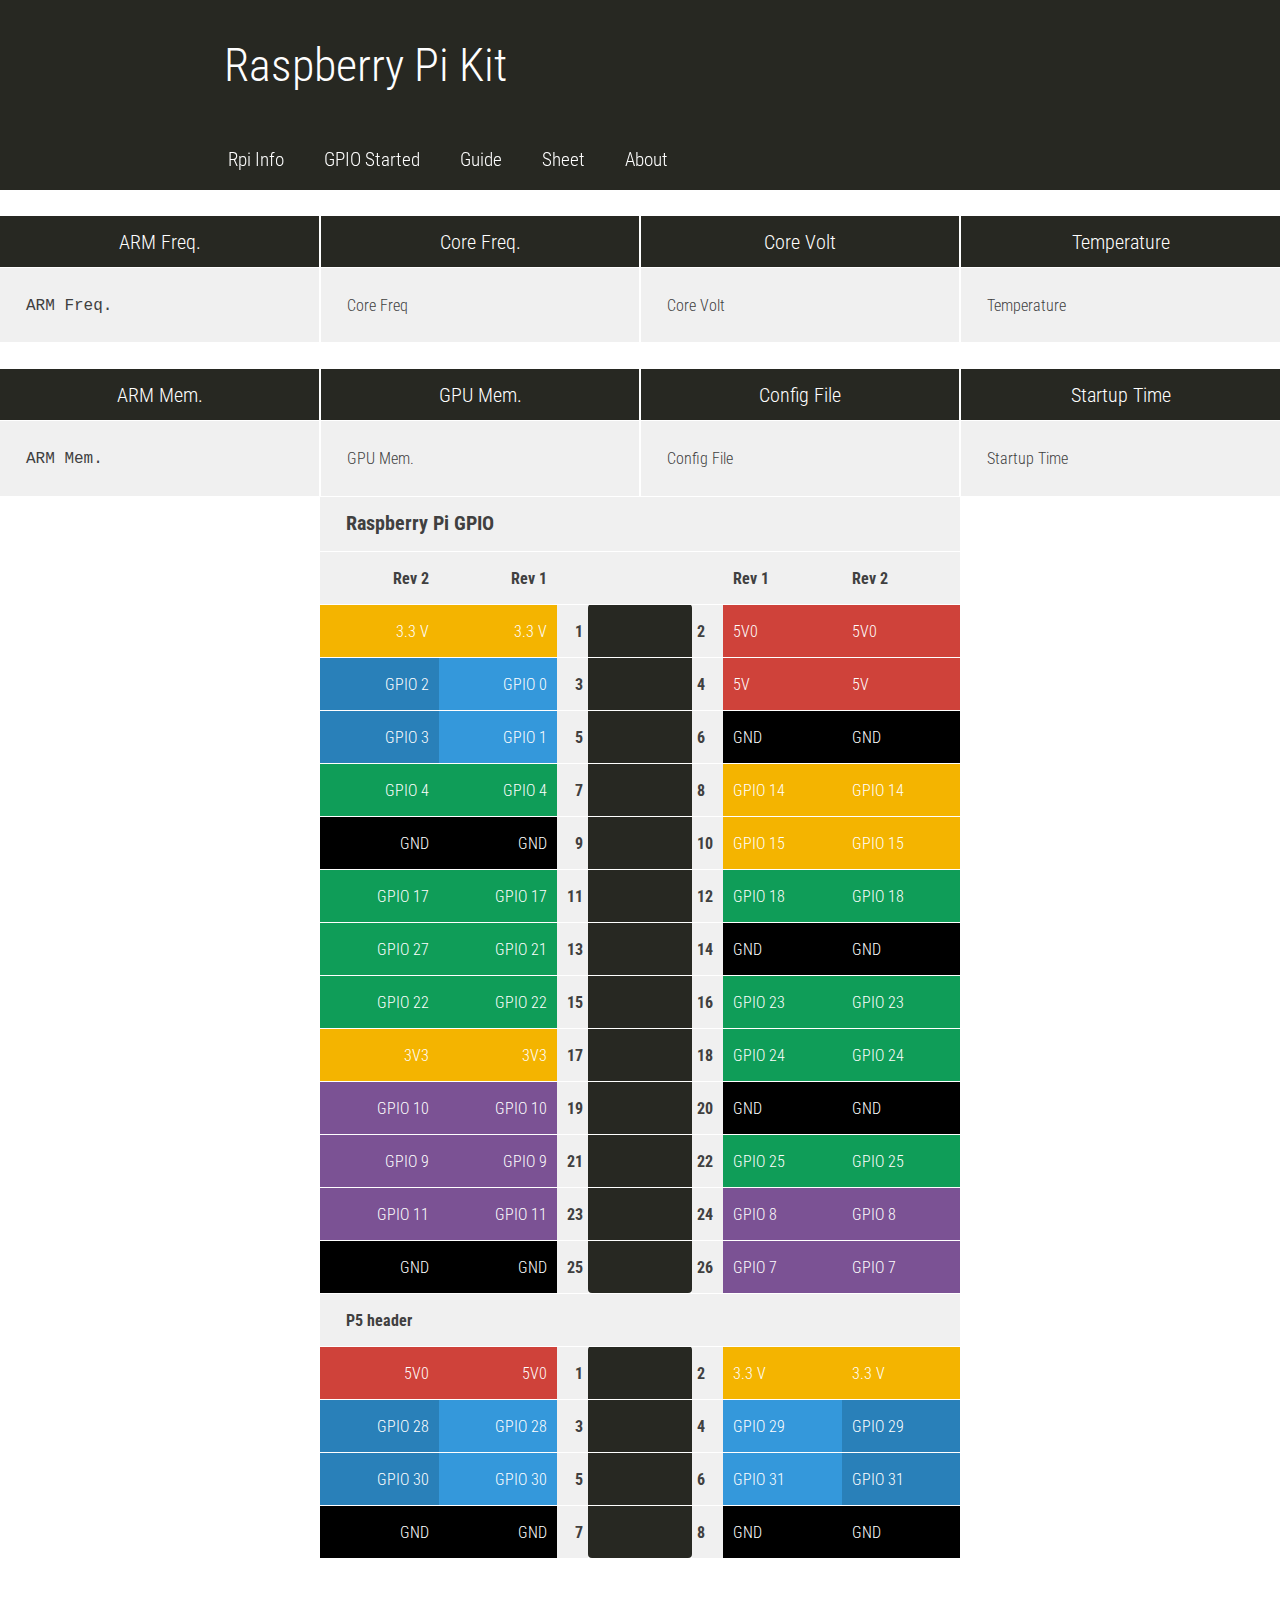
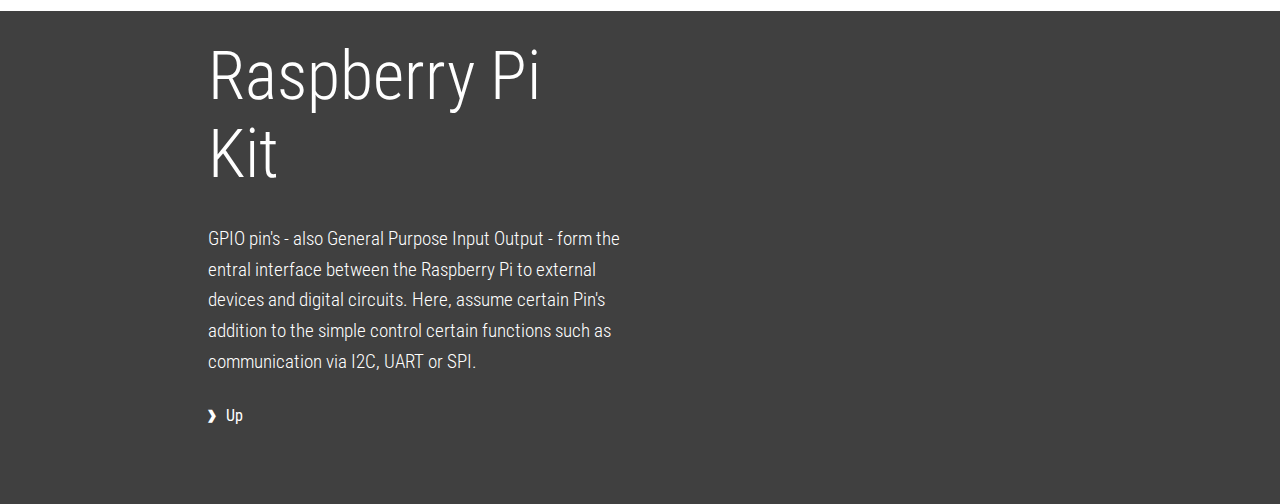
==== commit bfca5d40: "adjust index" ====
--- a/index.html
+++ b/index.html
@@ -89,10 +89,10 @@
             </thead>
             <tbody>
                 <tr>
-                    <td data-th="element"><code>src</code></td>
-                    <td data-th="availability">All browsers</td>
-                    <td data-th="description">Gives the address (URL) of the video.</td>
-                    <td data-th="description">Gives the address (URL) of the video.</td>
+                    <td data-th="element"><code>ARM Freq.</code></td>
+                    <td data-th="availability">Core Freq</td>
+                    <td data-th="description">Core Volt</td>
+                    <td data-th="description">Temperature</td>
                 </tr></tbody></table>
                 <table class="table-4">
                     <colgroup>
@@ -111,10 +111,10 @@
                 </thead>
                 <tbody>
                     <tr>
-                        <td data-th="element"><code>src</code></td>
-                        <td data-th="availability">All browsers</td>
-                        <td data-th="description">Gives the address (URL) of the video.</td>
-                        <td data-th="description">Gives the address (URL) of the video.</td>
+                        <td data-th="element"><code>ARM Mem.</code></td>
+                        <td data-th="availability">GPU Mem.</td>
+                        <td data-th="description">Config File</td>
+                        <td data-th="description">Startup Time</td>
                     </tr>
                 </tbody>
             </table>
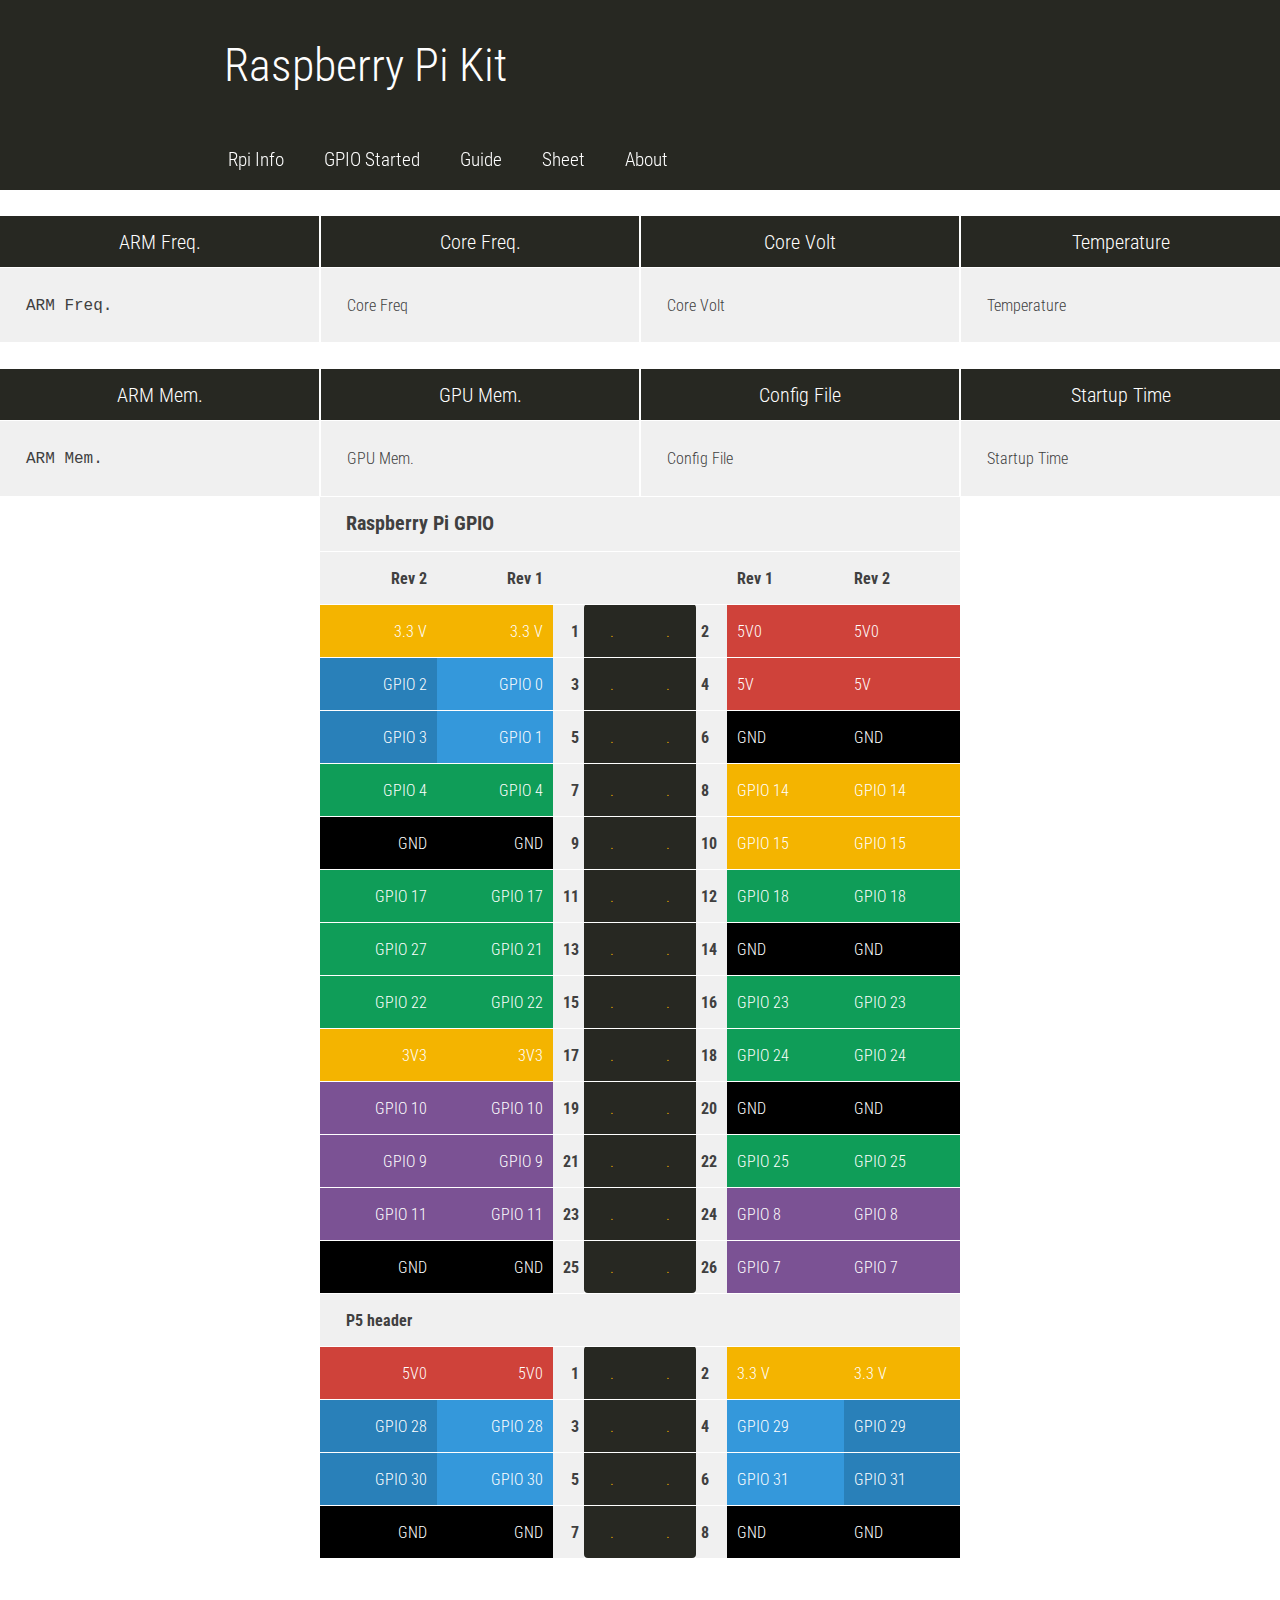
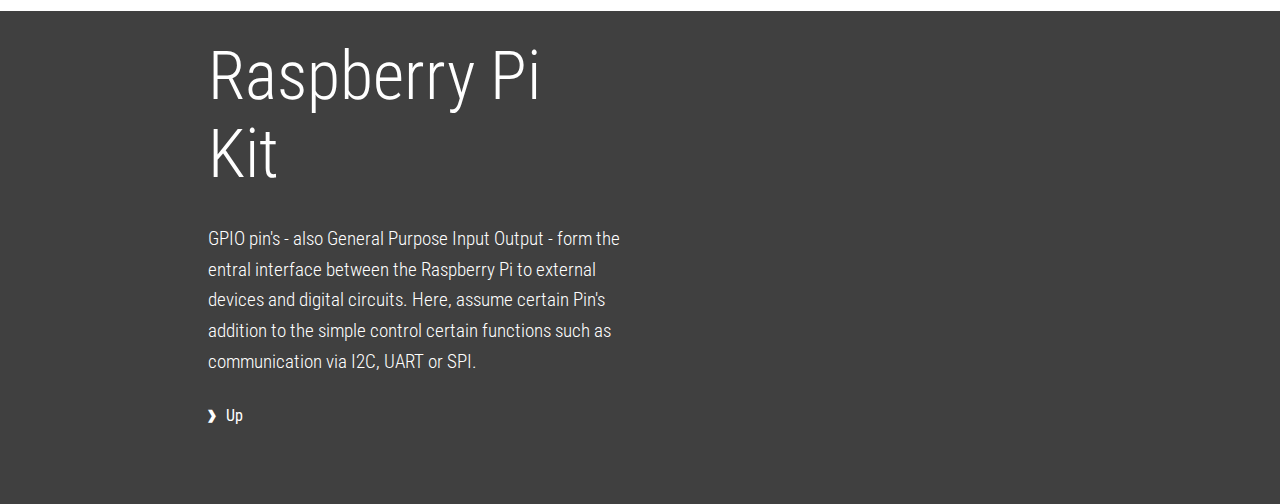
==== commit 29f4c7ab: "add pins in the boardgit add . LOL" ====
--- a/index.html
+++ b/index.html
@@ -7,14 +7,14 @@
     <meta name="MobileOptimized" content="320">
     <meta name="viewport" content="width=device-width, initial-scale=1, minimal-ui">
     <meta http-equiv="cleartype" content="on">
-    <title> TEST </title>
+    <title> Rpi Kit </title>
 
     <link rel="apple-touch-icon-precomposed" sizes="144x144" href="images/touch/apple-touch-icon-144x144-precomposed.png">
     <link rel="apple-touch-icon-precomposed" sizes="114x114" href="images/touch/apple-touch-icon-114x114-precomposed.png">
     <link rel="apple-touch-icon-precomposed" sizes="72x72" href="images/touch/apple-touch-icon-72x72-precomposed.png">
     <link rel="apple-touch-icon-precomposed" href="images/touch/apple-touch-icon-57x57-precomposed.png">
     <link rel="shortcut icon" sizes="196x196" href="images/touch/touch-icon-196x196.png">
-    <link rel="shortcut icon" href="images/touch/apple-touch-icon.png">
+    <link rel="shortcut icon" href="favicon.ico">
 
     <!-- Tile icon for Win8 (144x144 + tile color) -->
     <meta name="msapplication-TileImage" content="images/touch/apple-touch-icon-144x144-precomposed.png">
@@ -152,8 +152,8 @@
                         <td class="col1 rev2" style="background: #f4b400">3.3 V</td>
                         <td class="col1 rev1" style="background: #f4b400">3.3 V</td>
                         <td class="col2">1</td>
-                        <td class="inner left topleft"></td>
-                        <td class="inner right topright"></td>
+                        <td class="inner left topleft" style="color: #f4b400">.</td>
+                        <td class="inner right topright" style="color: #f4b400">.</td>
                         <td class="col3">2</td>
                         <td class="col4 rev1" style="background: #cf423a">5V0</td>
                         <td class="col4 rev2" style="background: #cf423a">5V0</td>
@@ -164,8 +164,8 @@
                         <td class="col1 rev2">GPIO 2</td>
                         <td class="col1 rev1">GPIO 0</td>
                         <td class="col2">3</td>
-                        <td class="inner left"></td>
-                        <td class="inner right"></td>
+                        <td class="inner left" style="color: #f4b400">.</td>
+                        <td class="inner right" style="color: #f4b400">.</td>
                         <td class="col3">4</td>
                         <td class="col4 rev1" style="background: #cf423a">5V</td>
                         <td class="col4 rev2" style="background: #cf423a">5V</td>
@@ -176,8 +176,8 @@
                         <td class="col1 rev2">GPIO 3</td>
                         <td class="col1 rev1">GPIO 1</td>
                         <td class="col2">5</td>
-                        <td class="inner left"></td>
-                        <td class="inner right"></td>
+                        <td class="inner left" style="color: #f4b400">.</td>
+                        <td class="inner right" style="color: #f4b400">.</td>
                         <td class="col3">6</td>
                         <td class="col4 rev1" style="background: #000000">GND</td>
                         <td class="col4 rev2" style="background: #000000">GND</td>
@@ -188,8 +188,8 @@
                         <td class="col1 rev2" style="background: #0f9d58">GPIO 4</td>
                         <td class="col1 rev1" style="background: #0f9d58">GPIO 4</td>
                         <td class="col2">7</td>
-                        <td class="inner left"></td>
-                        <td class="inner right"></td>
+                        <td class="inner left" style="color: #f4b400">.</td>
+                        <td class="inner right" style="color: #f4b400">.</td>
                         <td class="col3">8</td>
                         <td class="col4 rev1" style="background: #f4b400">GPIO 14</td>
                         <td class="col4 rev2" style="background: #f4b400">GPIO 14</td>
@@ -200,8 +200,8 @@
                         <td class="col1 rev2" style="background: #000000">GND</td>
                         <td class="col1 rev1" style="background: #000000">GND</td>
                         <td class="col2">9</td>
-                        <td class="inner left"></td>
-                        <td class="inner right"></td>
+                        <td class="inner left" style="color: #f4b400">.</td>
+                        <td class="inner right" style="color: #f4b400">.</td>
                         <td class="col3">10</td>
                         <td class="col4 rev1" style="background: #f4b400">GPIO 15</td>
                         <td class="col4 rev2" style="background: #f4b400">GPIO 15</td>
@@ -212,8 +212,8 @@
                         <td class="col1 rev2" style="background: #0f9d58">GPIO 17</td>
                         <td class="col1 rev1" style="background: #0f9d58">GPIO 17</td>
                         <td class="col2">11</td>
-                        <td class="inner left"></td>
-                        <td class="inner right"></td>
+                        <td class="inner left" style="color: #f4b400">.</td>
+                        <td class="inner right" style="color: #f4b400">.</td>
                         <td class="col3">12</td>
                         <td class="col4 rev1" style="background: #0f9d58">GPIO 18</td>
                         <td class="col4 rev2" style="background: #0f9d58">GPIO 18</td>
@@ -224,8 +224,8 @@
                         <td class="col1 rev2" style="background: #0f9d58">GPIO 27</td>
                         <td class="col1 rev1" style="background: #0f9d58">GPIO 21</td>
                         <td class="col2">13</td>
-                        <td class="inner left"></td>
-                        <td class="inner right"></td>
+                        <td class="inner left" style="color: #f4b400">.</td>
+                        <td class="inner right" style="color: #f4b400">.</td>
                         <td class="col3">14</td>
                         <td class="col4 rev1" style="background: #000000">GND</td>
                         <td class="col4 rev2" style="background: #000000">GND</td>
@@ -236,8 +236,8 @@
                         <td class="col1 rev2" style="background: #0f9d58">GPIO 22</td>
                         <td class="col1 rev1" style="background: #0f9d58">GPIO 22</td>
                         <td class="col2">15</td>
-                        <td class="inner left"></td>
-                        <td class="inner right"></td>
+                        <td class="inner left" style="color: #f4b400">.</td>
+                        <td class="inner right" style="color: #f4b400">.</td>
                         <td class="col3">16</td>
                         <td class="col4 rev1" style="background: #0f9d58">GPIO 23</td>
                         <td class="col4 rev2" style="background: #0f9d58">GPIO 23</td>
@@ -248,8 +248,8 @@
                         <td class="col1 rev2" style="background: #f4b400">3V3</td>
                         <td class="col1 rev1" style="background: #f4b400">3V3</td>
                         <td class="col2">17</td>
-                        <td class="inner left"></td>
-                        <td class="inner right"></td>
+                        <td class="inner left" style="color: #f4b400">.</td>
+                        <td class="inner right" style="color: #f4b400">.</td>
                         <td class="col3">18</td>
                         <td class="col4 rev1" style="background: #0f9d58">GPIO 24</td>
                         <td class="col4 rev2" style="background: #0f9d58">GPIO 24</td>
@@ -260,8 +260,8 @@
                         <td class="col1 rev2" style="background: #7b5294">GPIO 10</td>
                         <td class="col1 rev1" style="background: #7b5294">GPIO 10</td>
                         <td class="col2">19</td>
-                        <td class="inner left"></td>
-                        <td class="inner right"></td>
+                        <td class="inner left" style="color: #f4b400">.</td>
+                        <td class="inner right" style="color: #f4b400">.</td>
                         <td class="col3">20</td>
                         <td class="col4 rev1" style="background: #000000">GND</td>
                         <td class="col4 rev2" style="background: #000000">GND</td>
@@ -272,8 +272,8 @@
                         <td class="col1 rev2" style="background: #7b5294">GPIO 9</td>
                         <td class="col1 rev1" style="background: #7b5294">GPIO 9</td>
                         <td class="col2">21</td>
-                        <td class="inner left"></td>
-                        <td class="inner right"></td>
+                        <td class="inner left" style="color: #f4b400">.</td>
+                        <td class="inner right" style="color: #f4b400">.</td>
                         <td class="col3">22</td>
                         <td class="col4 rev1" style="background: #0f9d58">GPIO 25</td>
                         <td class="col4 rev2" style="background: #0f9d58">GPIO 25</td>
@@ -284,8 +284,8 @@
                         <td class="col1 rev2" style="background: #7b5294">GPIO 11</td>
                         <td class="col1 rev1" style="background: #7b5294">GPIO 11</td>
                         <td class="col2">23</td>
-                        <td class="inner left"></td>
-                        <td class="inner right"></td>
+                        <td class="inner left" style="color: #f4b400">.</td>
+                        <td class="inner right" style="color: #f4b400">.</td>
                         <td class="col3">24</td>
                         <td class="col4 rev1" style="background: #7b5294">GPIO 8</td>
                         <td class="col4 rev2" style="background: #7b5294">GPIO 8</td>
@@ -296,8 +296,8 @@
                         <td class="col1 rev2" style="background: #000000">GND</td>
                         <td class="col1 rev1" style="background: #000000">GND</td>
                         <td class="col2">25</td>
-                        <td class="inner left bottomleft"></td>
-                        <td class="inner right bottomright"></td>
+                        <td class="inner left bottomleft" style="color: #f4b400">.</td>
+                        <td class="inner right bottomright" style="color: #f4b400">.</td>
                         <td class="col3">26</td>
                         <td class="col4 rev1" style="background: #7b5294">GPIO 7</td>
                         <td class="col4 rev2" style="background: #7b5294">GPIO 7</td>
@@ -311,8 +311,8 @@
                         <td class="col1 rev2" style="background: #cf423a">5V0</td>
                         <td class="col1 rev1" style="background: #cf423a">5V0</td>
                         <td class="col2">1</td>
-                        <td class="inner left topleft"></td>
-                        <td class="inner right topright"></td>
+                        <td class="inner left topleft" style="color: #f4b400">.</td>
+                        <td class="inner right topright" style="color: #f4b400">.</td>
                         <td class="col3">2</td>
                         <td class="col4 rev1" style="background: #f4b400">3.3 V</td>
                         <td class="col4 rev2" style="background: #f4b400">3.3 V</td>
@@ -323,8 +323,8 @@
                         <td class="col1 rev2">GPIO 28</td>
                         <td class="col1 rev1">GPIO 28</td>
                         <td class="col2">3</td>
-                        <td class="inner left"></td>
-                        <td class="inner right"></td>
+                        <td class="inner left" style="color: #f4b400">.</td>
+                        <td class="inner right" style="color: #f4b400">.</td>
                         <td class="col3">4</td>
                         <td class="col4 rev1">GPIO 29</td>
                         <td class="col4 rev2">GPIO 29</td>
@@ -335,8 +335,8 @@
                         <td class="col1 rev2">GPIO 30</td>
                         <td class="col1 rev1">GPIO 30</td>
                         <td class="col2">5</td>
-                        <td class="inner left"></td>
-                        <td class="inner right"></td>
+                        <td class="inner left" style="color: #f4b400">.</td>
+                        <td class="inner right" style="color: #f4b400">.</td>
                         <td class="col3">6</td>
                         <td class="col4 rev1">GPIO 31</td>
                         <td class="col4 rev2">GPIO 31</td>
@@ -347,8 +347,8 @@
                         <td class="col1 rev2" style="background: #000000">GND</td>
                         <td class="col1 rev1" style="background: #000000">GND</td>
                         <td class="col2">7</td>
-                        <td class="inner left bottomleft"></td>
-                        <td class="inner right bottomright"></td>
+                        <td class="inner left bottomleft" style="color: #f4b400">.</td>
+                        <td class="inner right bottomright" style="color: #f4b400">.</td>
                         <td class="col3">8</td>
                         <td class="col4 rev1" style="background: #000000">GND</td>
                         <td class="col4 rev2" style="background: #000000">GND</td>
@@ -373,7 +373,7 @@
                     <div class="container-medium">
                         <div class="featured-spotlight__container g--pull-half">
                             <!-- <div class="featured-spotlight__img">
-                                <img src="images/icons/placeholder--wide.png">
+                                <img src="images/icons/placeholder""wide.png">
                             </div> -->
 
                             <div class="container-small">
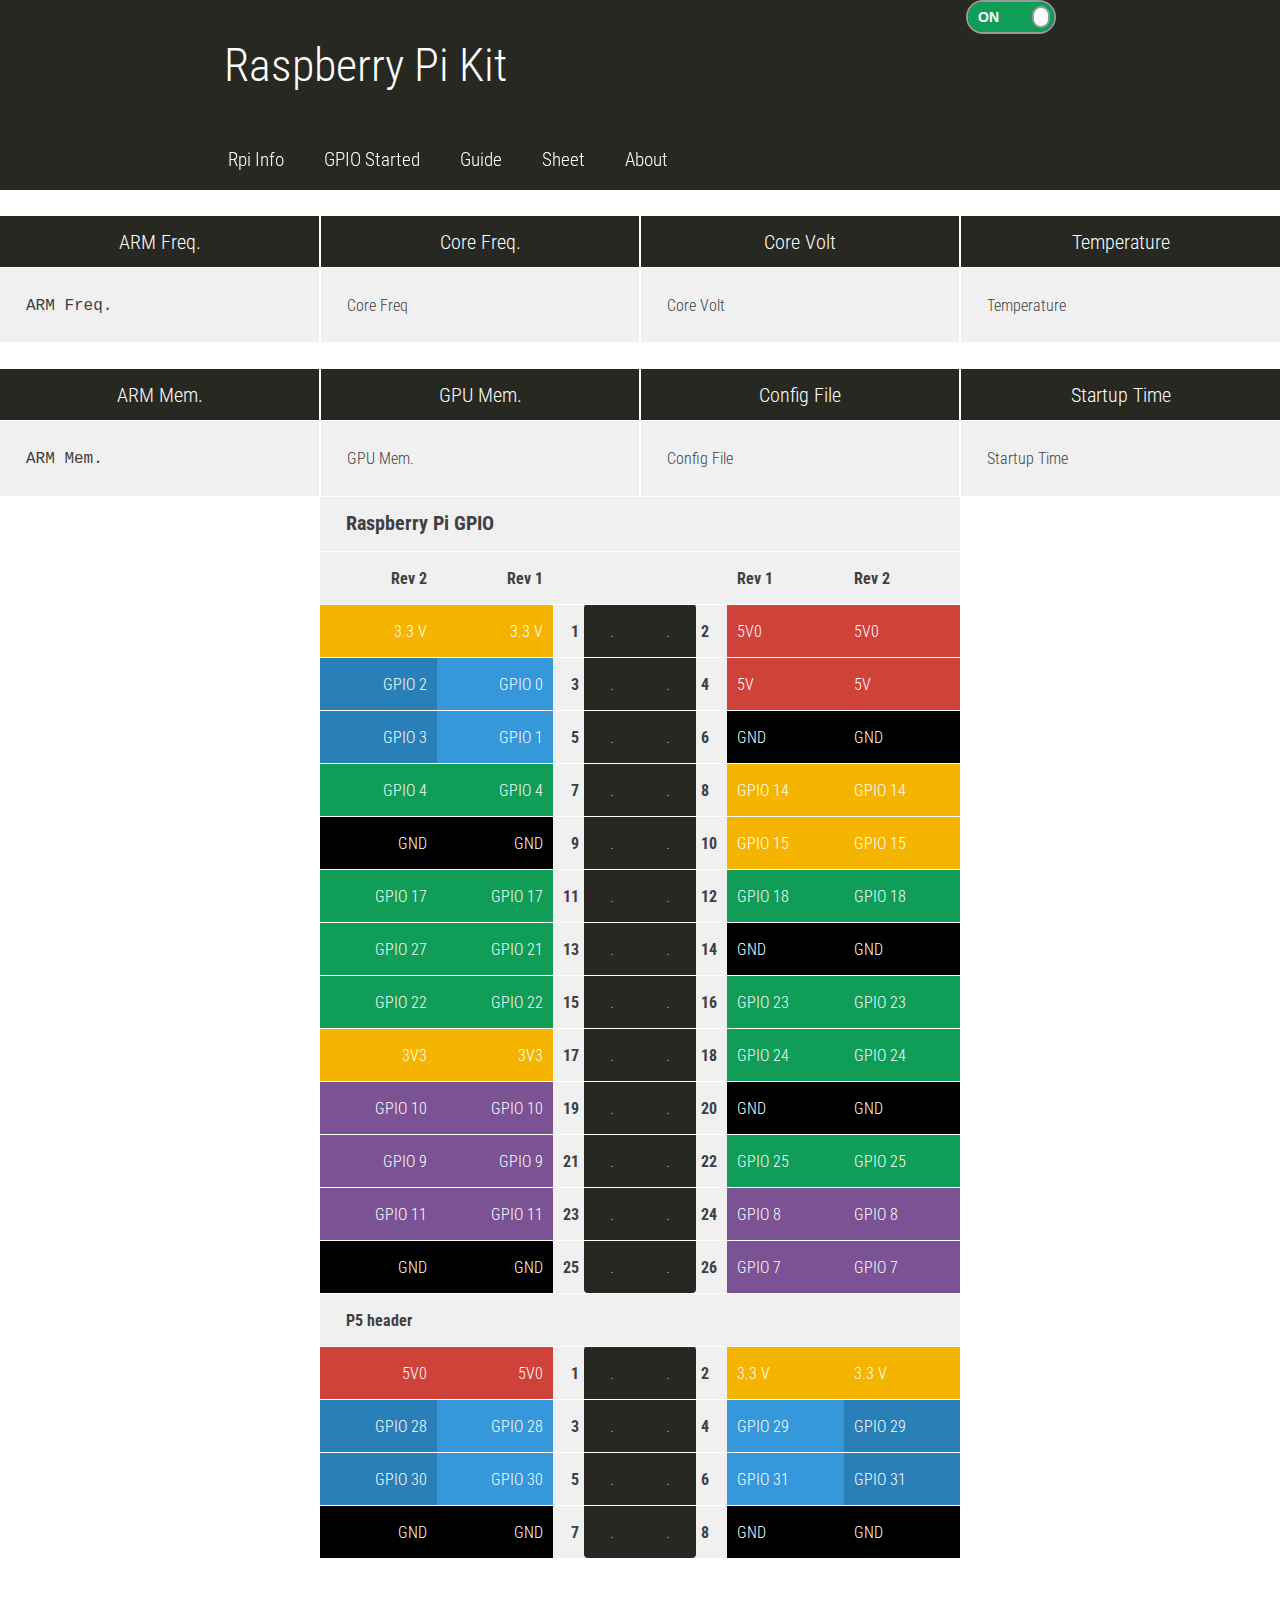
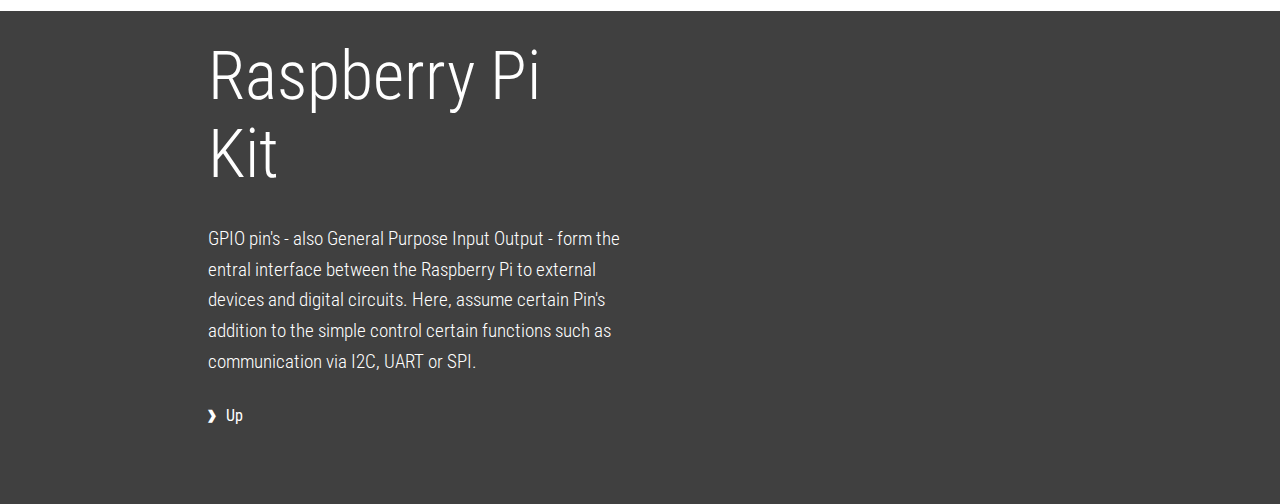
==== commit 976620cd: "add On/Off Switch." ====
--- a/index.html
+++ b/index.html
@@ -55,6 +55,13 @@
             <h1 class="logo">Raspberry Pi Kit</h1>
             <section class="app-bar-actions">
                 <!-- Put App Bar Buttons Here -->
+                <div class="onoffswitch">
+                    <input type="checkbox" name="onoffswitch" class="onoffswitch-checkbox" id="myonoffswitch" checked>
+                    <label class="onoffswitch-label" for="myonoffswitch">
+                        <span class="onoffswitch-inner"></span>
+                        <span class="onoffswitch-switch"></span>
+                    </label>
+                </div> 
             </section>
         </div>
     </header>
--- a/styles/rpi.css
+++ b/styles/rpi.css
@@ -1,4 +1,3 @@
-
 table.gpio {
   border-spacing: 0px;
   margin: 0px auto;
@@ -119,3 +118,52 @@
   background: url("../images/pinheader.png") no-repeat #272822;
   background-position: right;   
 }
+
+/*Button on/off*/
+
+.onoffswitch {
+  position: relative; width: 90px;
+  -webkit-user-select:none; -moz-user-select:none; -ms-user-select: none;
+}
+.onoffswitch-checkbox {
+  display: none;
+}
+.onoffswitch-label {
+  display: block; overflow: hidden; cursor: pointer;
+  border: 2px solid #999999; border-radius: 20px;
+}
+.onoffswitch-inner {
+  display: block; width: 200%; margin-left: -100%;
+  -moz-transition: margin 0.3s ease-in 0s; -webkit-transition: margin 0.3s ease-in 0s;
+  -o-transition: margin 0.3s ease-in 0s; transition: margin 0.3s ease-in 0s;
+}
+.onoffswitch-inner:before, .onoffswitch-inner:after {
+  display: block; float: left; width: 50%; height: 30px; padding: 0; line-height: 30px;
+  font-size: 14px; color: white; font-family: Trebuchet, Arial, sans-serif; font-weight: bold;
+  -moz-box-sizing: border-box; -webkit-box-sizing: border-box; box-sizing: border-box;
+}
+.onoffswitch-inner:before {
+  content: "ON";
+  padding-left: 10px;
+  background-color: #0f9d58; color: #FFFFFF;
+}
+.onoffswitch-inner:after {
+  content: "OFF";
+  padding-right: 10px;
+  background-color: #EEEEEE; color: #999999;
+  text-align: right;
+}
+.onoffswitch-switch {
+  display: block; width: 18px; margin: 6px;
+  background: #FFFFFF;
+  border: 2px solid #999999; border-radius: 20px;
+  position: absolute; top: 0; bottom: 0; right: 56px;
+  -moz-transition: all 0.3s ease-in 0s; -webkit-transition: all 0.3s ease-in 0s;
+  -o-transition: all 0.3s ease-in 0s; transition: all 0.3s ease-in 0s;
+}
+.onoffswitch-checkbox:checked + .onoffswitch-label .onoffswitch-inner {
+  margin-left: 0;
+}
+.onoffswitch-checkbox:checked + .onoffswitch-label .onoffswitch-switch {
+  right: 0px;
+}